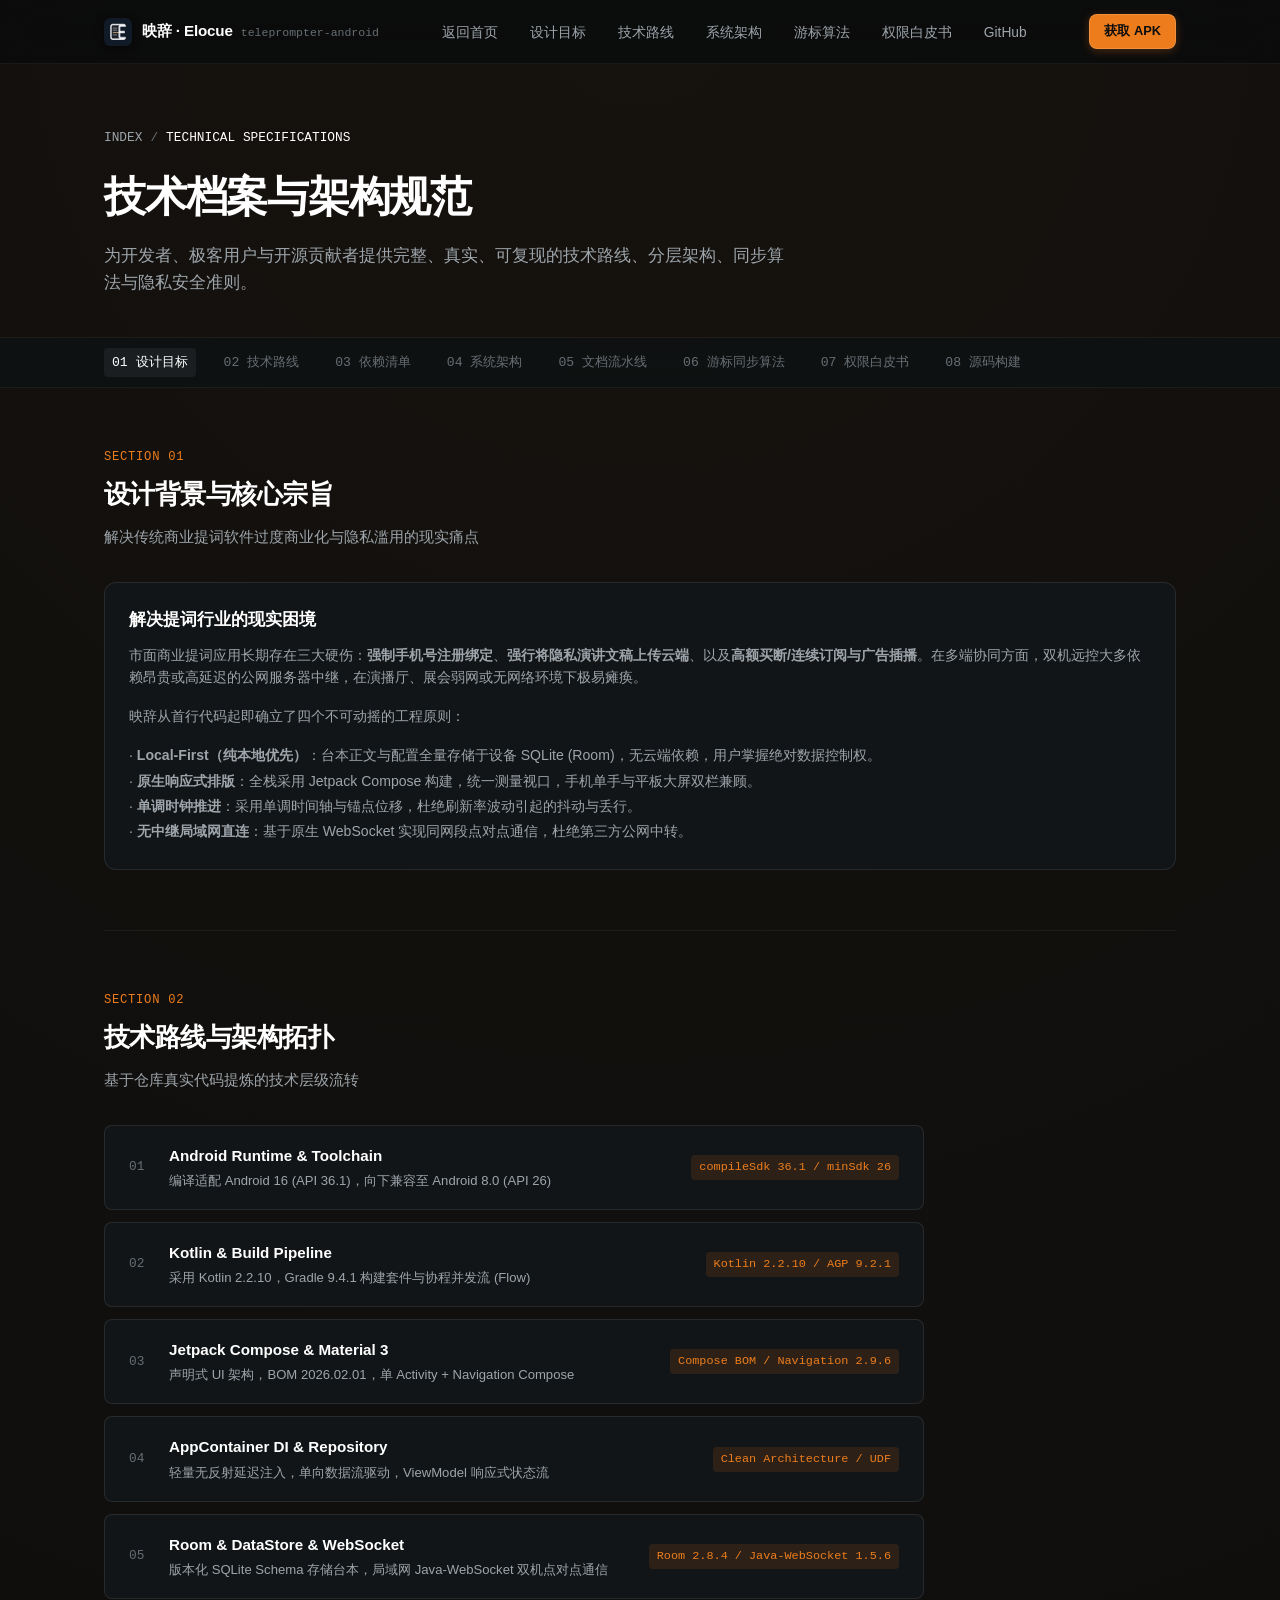
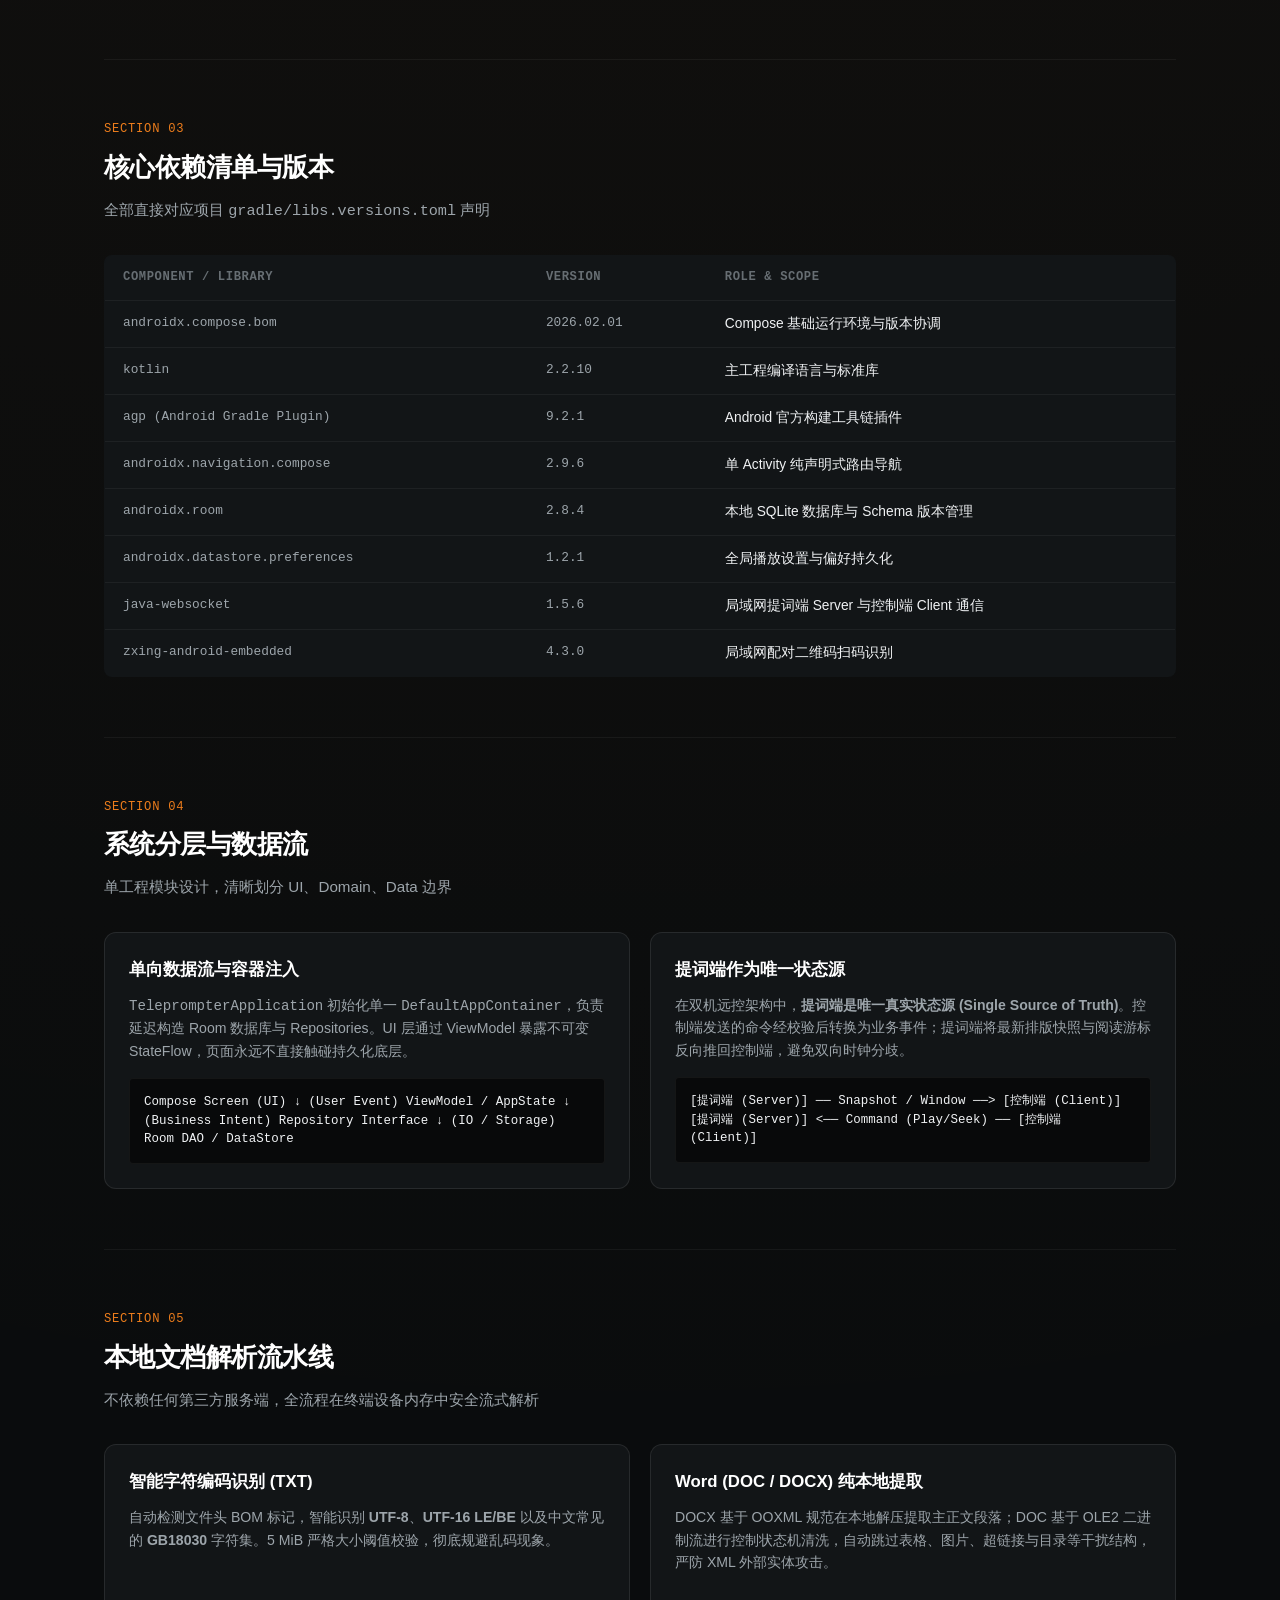
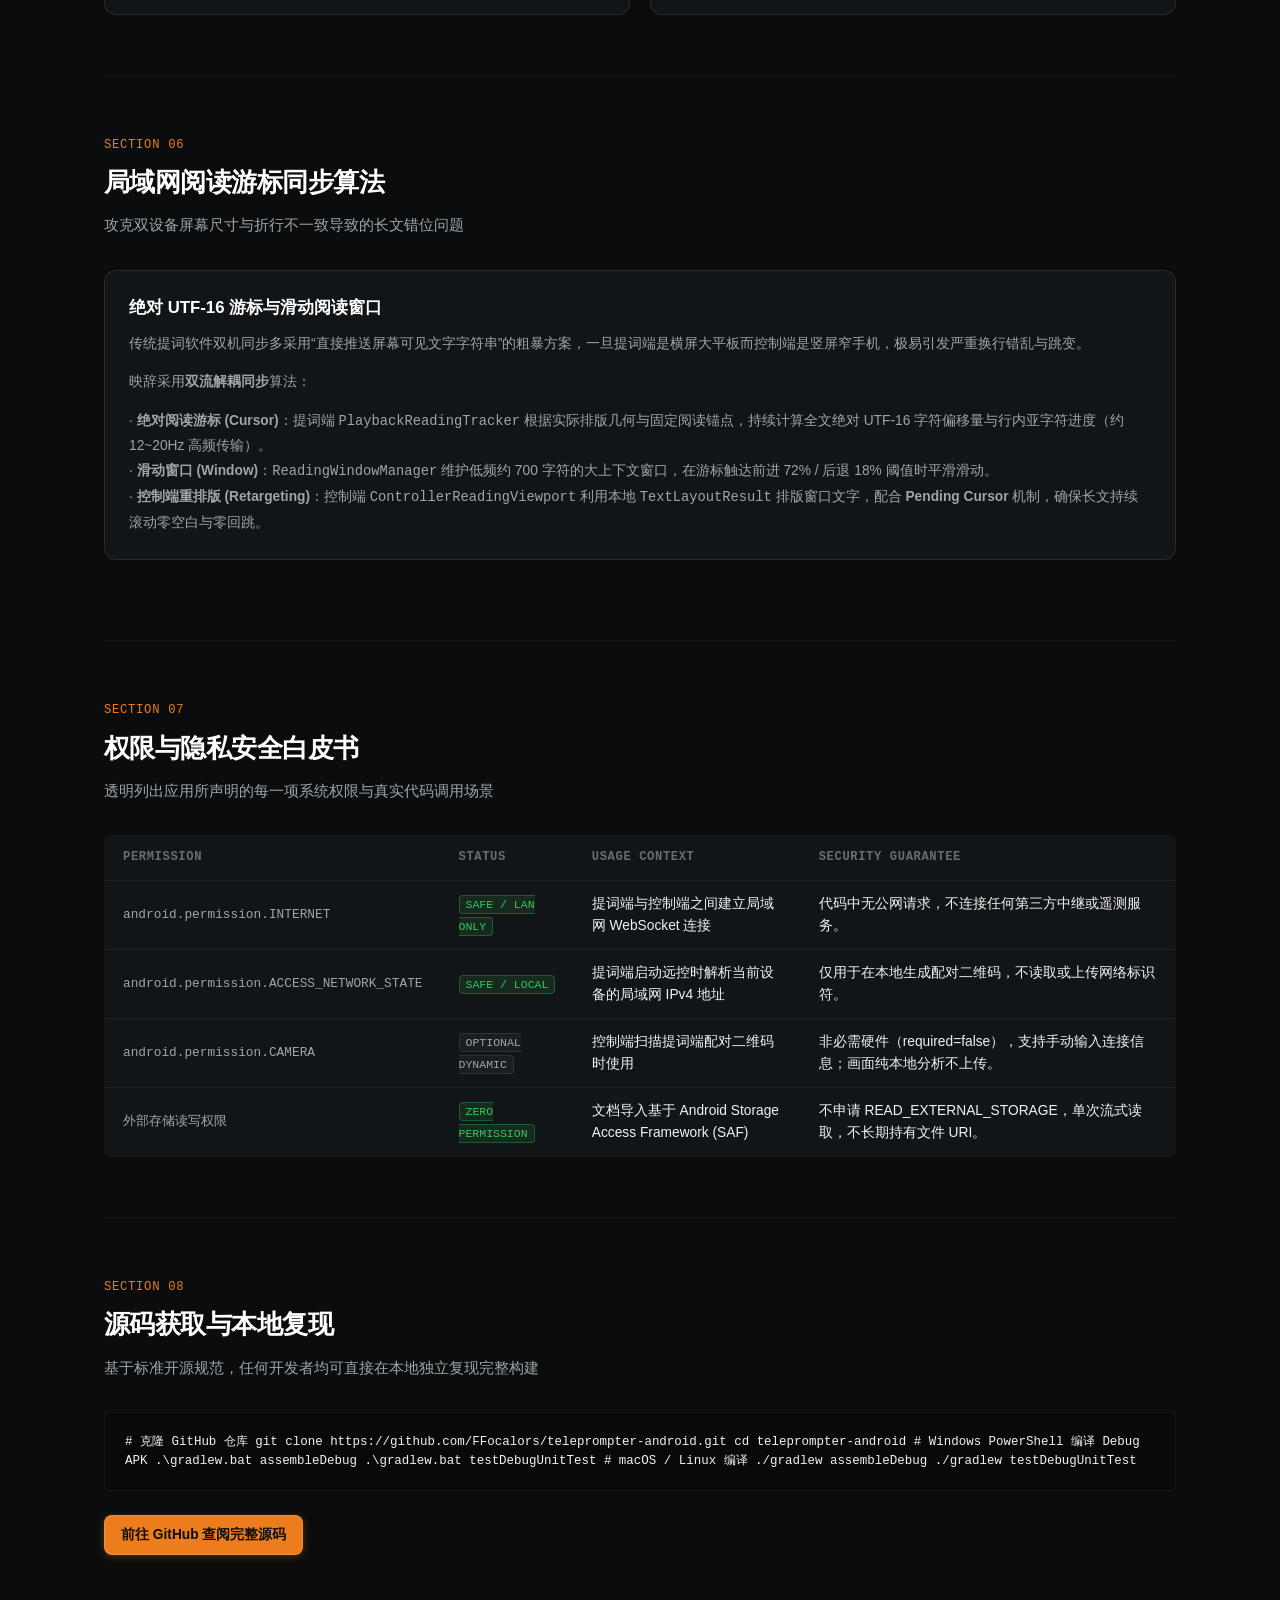
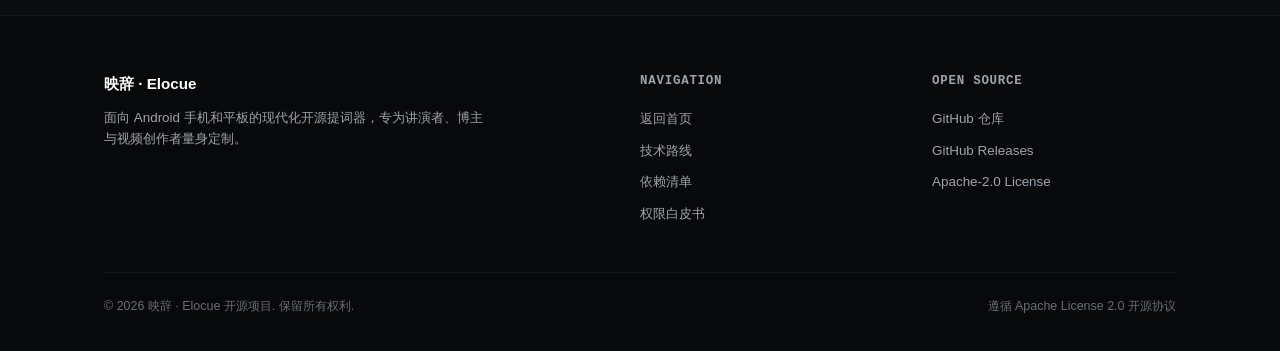
==== website/details.html @ e152d2fb "feat: add initial website structure and functionality for Elocue teleprompter - Create index.html wi" ====
<!DOCTYPE html>
<html lang="zh-CN">
<head>
  <meta charset="UTF-8">
  <meta name="viewport" content="width=device-width, initial-scale=1.0">
  <title>技术档案与架构规范 - 映辞 · Elocue</title>
  <meta name="description" content="深入了解映辞 (Elocue) Android 开源提词器的技术路线、分层架构、数据存储、局域网双机远控算法、权限使用与隐私安全规范。">

  <!-- 矢量 Favicon -->
  <link rel="icon" type="image/svg+xml" href="assets/favicon.svg">
  <link rel="alternate icon" href="assets/logo.png">

  <!-- 样式 -->
  <link rel="stylesheet" href="css/main.css">
  <link rel="stylesheet" href="css/details.css">
</head>
<body>

  <!-- ================= 极简顶部导航 ================= -->
  <header class="site-header">
    <div class="container nav-container">
      <a href="index.html" class="brand">
        <img src="assets/logo.png" alt="映辞 Logo" class="brand-icon">
        <div class="brand-meta">
          <span class="brand-name">映辞 · Elocue</span>
          <span class="brand-en">teleprompter-android</span>
        </div>
      </a>

      <nav aria-label="主要导航">
        <ul class="nav-links">
          <li><a href="index.html" class="nav-link">返回首页</a></li>
          <li><a href="#overview" class="nav-link">设计目标</a></li>
          <li><a href="#pipeline" class="nav-link">技术路线</a></li>
          <li><a href="#architecture" class="nav-link">系统架构</a></li>
          <li><a href="#remote-sync" class="nav-link">游标算法</a></li>
          <li><a href="#privacy" class="nav-link">权限白皮书</a></li>
          <li>
            <a href="https://github.com/FFocalors/teleprompter-android" target="_blank" rel="noopener noreferrer" class="nav-link" data-bind-href="githubRepoUrl">
              GitHub
            </a>
          </li>
        </ul>
      </nav>

      <div class="nav-actions">
        <a href="index.html#download" class="btn btn-primary btn-sm btn-nav-desktop">
          获取 APK
        </a>
        <button class="menu-toggle" id="menuToggle" aria-label="展开导航菜单" aria-expanded="false">
          <svg width="18" height="18" viewBox="0 0 24 24" fill="none" stroke="currentColor" stroke-width="2" stroke-linecap="round"><line x1="3" y1="6" x2="21" y2="6"/><line x1="3" y1="12" x2="21" y2="12"/><line x1="3" y1="18" x2="21" y2="18"/></svg>
        </button>
      </div>
    </div>
  </header>

  <!-- 移动端侧边抽屉 -->
  <div class="mobile-drawer" id="mobileDrawer">
    <ul class="mobile-menu-list">
      <li><a href="index.html">返回首页</a></li>
      <li><a href="#overview">设计目标</a></li>
      <li><a href="#pipeline">技术路线</a></li>
      <li><a href="#architecture">系统架构</a></li>
      <li><a href="#remote-sync">游标算法</a></li>
      <li><a href="#privacy">权限白皮书</a></li>
      <li><a href="https://github.com/FFocalors/teleprompter-android" target="_blank" rel="noopener noreferrer" data-bind-href="githubRepoUrl">GitHub 仓库</a></li>
    </ul>
  </div>

  <!-- ================= 页面 Header ================= -->
  <section class="doc-header">
    <div class="container">
      <div class="doc-breadcrumb">
        <a href="index.html">INDEX</a>
        <span>/</span>
        <span style="color: var(--text-white);">TECHNICAL SPECIFICATIONS</span>
      </div>
      <h1 class="doc-title">技术档案与架构规范</h1>
      <p class="doc-lead">
        为开发者、极客用户与开源贡献者提供完整、真实、可复现的技术路线、分层架构、同步算法与隐私安全准则。
      </p>
    </div>
  </section>

  <!-- ================= 浮动粘性子导航条 ================= -->
  <div class="doc-subnav">
    <div class="container subnav-links">
      <a href="#overview" class="subnav-item active">01 设计目标</a>
      <a href="#pipeline" class="subnav-item">02 技术路线</a>
      <a href="#stack" class="subnav-item">03 依赖清单</a>
      <a href="#architecture" class="subnav-item">04 系统架构</a>
      <a href="#parsing" class="subnav-item">05 文档流水线</a>
      <a href="#remote-sync" class="subnav-item">06 游标同步算法</a>
      <a href="#privacy" class="subnav-item">07 权限白皮书</a>
      <a href="#build" class="subnav-item">08 源码构建</a>
    </div>
  </div>

  <main class="container">

    <!-- 01 设计目标 -->
    <section class="doc-section" id="overview">
      <div class="doc-sec-header">
        <div class="doc-sec-num">SECTION 01</div>
        <h2 class="doc-sec-title">设计背景与核心宗旨</h2>
        <p class="doc-sec-desc">解决传统商业提词软件过度商业化与隐私滥用的现实痛点</p>
      </div>

      <div class="arch-panel">
        <h4>解决提词行业的现实困境</h4>
        <p>
          市面商业提词应用长期存在三大硬伤：<strong>强制手机号注册绑定</strong>、<strong>强行将隐私演讲文稿上传云端</strong>、以及<strong>高额买断/连续订阅与广告插播</strong>。在多端协同方面，双机远控大多依赖昂贵或高延迟的公网服务器中继，在演播厅、展会弱网或无网络环境下极易瘫痪。
        </p>
        <p>
          映辞从首行代码起即确立了四个不可动摇的工程原则：
        </p>
        <div style="font-size: 0.88rem; color: var(--text-secondary); line-height: 1.8; margin-top: 12px;">
          <div>&middot; <strong>Local-First（纯本地优先）</strong>：台本正文与配置全量存储于设备 SQLite (Room)，无云端依赖，用户掌握绝对数据控制权。</div>
          <div>&middot; <strong>原生响应式排版</strong>：全栈采用 Jetpack Compose 构建，统一测量视口，手机单手与平板大屏双栏兼顾。</div>
          <div>&middot; <strong>单调时钟推进</strong>：采用单调时间轴与锚点位移，杜绝刷新率波动引起的抖动与丢行。</div>
          <div>&middot; <strong>无中继局域网直连</strong>：基于原生 WebSocket 实现同网段点对点通信，杜绝第三方公网中转。</div>
        </div>
      </div>
    </section>

    <!-- 02 可视化技术路线 -->
    <section class="doc-section" id="pipeline">
      <div class="doc-sec-header">
        <div class="doc-sec-num">SECTION 02</div>
        <h2 class="doc-sec-title">技术路线与架构拓扑</h2>
        <p class="doc-sec-desc">基于仓库真实代码提炼的技术层级流转</p>
      </div>

      <div class="flow-container">
        <div class="flow-step">
          <div class="flow-step-left">
            <span class="flow-idx">01</span>
            <div class="flow-info">
              <h4>Android Runtime & Toolchain</h4>
              <p>编译适配 Android 16 (API 36.1)，向下兼容至 Android 8.0 (API 26)</p>
            </div>
          </div>
          <span class="flow-tag">compileSdk 36.1 / minSdk 26</span>
        </div>

        <div class="flow-step">
          <div class="flow-step-left">
            <span class="flow-idx">02</span>
            <div class="flow-info">
              <h4>Kotlin & Build Pipeline</h4>
              <p>采用 Kotlin 2.2.10，Gradle 9.4.1 构建套件与协程并发流 (Flow)</p>
            </div>
          </div>
          <span class="flow-tag">Kotlin 2.2.10 / AGP 9.2.1</span>
        </div>

        <div class="flow-step">
          <div class="flow-step-left">
            <span class="flow-idx">03</span>
            <div class="flow-info">
              <h4>Jetpack Compose & Material 3</h4>
              <p>声明式 UI 架构，BOM 2026.02.01，单 Activity + Navigation Compose</p>
            </div>
          </div>
          <span class="flow-tag">Compose BOM / Navigation 2.9.6</span>
        </div>

        <div class="flow-step">
          <div class="flow-step-left">
            <span class="flow-idx">04</span>
            <div class="flow-info">
              <h4>AppContainer DI & Repository</h4>
              <p>轻量无反射延迟注入，单向数据流驱动，ViewModel 响应式状态流</p>
            </div>
          </div>
          <span class="flow-tag">Clean Architecture / UDF</span>
        </div>

        <div class="flow-step">
          <div class="flow-step-left">
            <span class="flow-idx">05</span>
            <div class="flow-info">
              <h4>Room & DataStore & WebSocket</h4>
              <p>版本化 SQLite Schema 存储台本，局域网 Java-WebSocket 双机点对点通信</p>
            </div>
          </div>
          <span class="flow-tag">Room 2.8.4 / Java-WebSocket 1.5.6</span>
        </div>
      </div>
    </section>

    <!-- 03 完整依赖清单 -->
    <section class="doc-section" id="stack">
      <div class="doc-sec-header">
        <div class="doc-sec-num">SECTION 03</div>
        <h2 class="doc-sec-title">核心依赖清单与版本</h2>
        <p class="doc-sec-desc">全部直接对应项目 <code>gradle/libs.versions.toml</code> 声明</p>
      </div>

      <table class="tech-spec-table">
        <thead>
          <tr>
            <th>COMPONENT / LIBRARY</th>
            <th>VERSION</th>
            <th>ROLE & SCOPE</th>
          </tr>
        </thead>
        <tbody>
          <tr>
            <td class="code-cell">androidx.compose.bom</td>
            <td class="code-cell">2026.02.01</td>
            <td>Compose 基础运行环境与版本协调</td>
          </tr>
          <tr>
            <td class="code-cell">kotlin</td>
            <td class="code-cell">2.2.10</td>
            <td>主工程编译语言与标准库</td>
          </tr>
          <tr>
            <td class="code-cell">agp (Android Gradle Plugin)</td>
            <td class="code-cell">9.2.1</td>
            <td>Android 官方构建工具链插件</td>
          </tr>
          <tr>
            <td class="code-cell">androidx.navigation.compose</td>
            <td class="code-cell">2.9.6</td>
            <td>单 Activity 纯声明式路由导航</td>
          </tr>
          <tr>
            <td class="code-cell">androidx.room</td>
            <td class="code-cell">2.8.4</td>
            <td>本地 SQLite 数据库与 Schema 版本管理</td>
          </tr>
          <tr>
            <td class="code-cell">androidx.datastore.preferences</td>
            <td class="code-cell">1.2.1</td>
            <td>全局播放设置与偏好持久化</td>
          </tr>
          <tr>
            <td class="code-cell">java-websocket</td>
            <td class="code-cell">1.5.6</td>
            <td>局域网提词端 Server 与控制端 Client 通信</td>
          </tr>
          <tr>
            <td class="code-cell">zxing-android-embedded</td>
            <td class="code-cell">4.3.0</td>
            <td>局域网配对二维码扫码识别</td>
          </tr>
        </tbody>
      </table>
    </section>

    <!-- 04 系统架构 -->
    <section class="doc-section" id="architecture">
      <div class="doc-sec-header">
        <div class="doc-sec-num">SECTION 04</div>
        <h2 class="doc-sec-title">系统分层与数据流</h2>
        <p class="doc-sec-desc">单工程模块设计，清晰划分 UI、Domain、Data 边界</p>
      </div>

      <div class="arch-matrix">
        <div class="arch-panel">
          <h4>单向数据流与容器注入</h4>
          <p>
            <code>TeleprompterApplication</code> 初始化单一 <code>DefaultAppContainer</code>，负责延迟构造 Room 数据库与 Repositories。UI 层通过 ViewModel 暴露不可变 StateFlow，页面永远不直接触碰持久化底层。
          </p>
          <div class="code-terminal">
Compose Screen (UI)
  ↓ (User Event)
ViewModel / AppState
  ↓ (Business Intent)
Repository Interface
  ↓ (IO / Storage)
Room DAO / DataStore</div>
        </div>

        <div class="arch-panel">
          <h4>提词端作为唯一状态源</h4>
          <p>
            在双机远控架构中，<strong>提词端是唯一真实状态源 (Single Source of Truth)</strong>。控制端发送的命令经校验后转换为业务事件；提词端将最新排版快照与阅读游标反向推回控制端，避免双向时钟分歧。
          </p>
          <div class="code-terminal">
[提词端 (Server)] ── Snapshot / Window ──&gt; [控制端 (Client)]
[提词端 (Server)] &lt;── Command (Play/Seek) ── [控制端 (Client)]</div>
        </div>
      </div>
    </section>

    <!-- 05 文档流水线 -->
    <section class="doc-section" id="parsing">
      <div class="doc-sec-header">
        <div class="doc-sec-num">SECTION 05</div>
        <h2 class="doc-sec-title">本地文档解析流水线</h2>
        <p class="doc-sec-desc">不依赖任何第三方服务端，全流程在终端设备内存中安全流式解析</p>
      </div>

      <div class="arch-matrix">
        <div class="arch-panel">
          <h4>智能字符编码识别 (TXT)</h4>
          <p>
            自动检测文件头 BOM 标记，智能识别 <strong>UTF-8</strong>、<strong>UTF-16 LE/BE</strong> 以及中文常见的 <strong>GB18030</strong> 字符集。5 MiB 严格大小阈值校验，彻底规避乱码现象。
          </p>
        </div>

        <div class="arch-panel">
          <h4>Word (DOC / DOCX) 纯本地提取</h4>
          <p>
            DOCX 基于 OOXML 规范在本地解压提取主正文段落；DOC 基于 OLE2 二进制流进行控制状态机清洗，自动跳过表格、图片、超链接与目录等干扰结构，严防 XML 外部实体攻击。
          </p>
        </div>
      </div>
    </section>

    <!-- 06 游标同步算法 -->
    <section class="doc-section" id="remote-sync">
      <div class="doc-sec-header">
        <div class="doc-sec-num">SECTION 06</div>
        <h2 class="doc-sec-title">局域网阅读游标同步算法</h2>
        <p class="doc-sec-desc">攻克双设备屏幕尺寸与折行不一致导致的长文错位问题</p>
      </div>

      <div class="arch-panel" style="margin-bottom: 20px;">
        <h4>绝对 UTF-16 游标与滑动阅读窗口</h4>
        <p>
          传统提词软件双机同步多采用“直接推送屏幕可见文字字符串”的粗暴方案，一旦提词端是横屏大平板而控制端是竖屏窄手机，极易引发严重换行错乱与跳变。
        </p>
        <p>
          映辞采用<strong>双流解耦同步</strong>算法：
        </p>
        <div style="font-size: 0.86rem; color: var(--text-secondary); line-height: 1.8; margin-top: 10px;">
          <div>&middot; <strong>绝对阅读游标 (Cursor)</strong>：提词端 <code>PlaybackReadingTracker</code> 根据实际排版几何与固定阅读锚点，持续计算全文绝对 UTF-16 字符偏移量与行内亚字符进度（约 12~20Hz 高频传输）。</div>
          <div>&middot; <strong>滑动窗口 (Window)</strong>：<code>ReadingWindowManager</code> 维护低频约 700 字符的大上下文窗口，在游标触达前进 72% / 后退 18% 阈值时平滑滑动。</div>
          <div>&middot; <strong>控制端重排版 (Retargeting)</strong>：控制端 <code>ControllerReadingViewport</code> 利用本地 <code>TextLayoutResult</code> 排版窗口文字，配合 <strong>Pending Cursor</strong> 机制，确保长文持续滚动零空白与零回跳。</div>
        </div>
      </div>
    </section>

    <!-- 07 权限白皮书 -->
    <section class="doc-section" id="privacy">
      <div class="doc-sec-header">
        <div class="doc-sec-num">SECTION 07</div>
        <h2 class="doc-sec-title">权限与隐私安全白皮书</h2>
        <p class="doc-sec-desc">透明列出应用所声明的每一项系统权限与真实代码调用场景</p>
      </div>

      <table class="tech-spec-table">
        <thead>
          <tr>
            <th>PERMISSION</th>
            <th>STATUS</th>
            <th>USAGE CONTEXT</th>
            <th>SECURITY GUARANTEE</th>
          </tr>
        </thead>
        <tbody>
          <tr>
            <td class="code-cell">android.permission.INTERNET</td>
            <td><span class="perm-badge safe">SAFE / LAN ONLY</span></td>
            <td>提词端与控制端之间建立局域网 WebSocket 连接</td>
            <td>代码中无公网请求，不连接任何第三方中继或遥测服务。</td>
          </tr>
          <tr>
            <td class="code-cell">android.permission.ACCESS_NETWORK_STATE</td>
            <td><span class="perm-badge safe">SAFE / LOCAL</span></td>
            <td>提词端启动远控时解析当前设备的局域网 IPv4 地址</td>
            <td>仅用于在本地生成配对二维码，不读取或上传网络标识符。</td>
          </tr>
          <tr>
            <td class="code-cell">android.permission.CAMERA</td>
            <td><span class="perm-badge">OPTIONAL DYNAMIC</span></td>
            <td>控制端扫描提词端配对二维码时使用</td>
            <td>非必需硬件（required=false），支持手动输入连接信息；画面纯本地分析不上传。</td>
          </tr>
          <tr>
            <td class="code-cell">外部存储读写权限</td>
            <td><span class="perm-badge safe">ZERO PERMISSION</span></td>
            <td>文档导入基于 Android Storage Access Framework (SAF)</td>
            <td>不申请 READ_EXTERNAL_STORAGE，单次流式读取，不长期持有文件 URI。</td>
          </tr>
        </tbody>
      </table>
    </section>

    <!-- 08 源码与构建 -->
    <section class="doc-section" id="build">
      <div class="doc-sec-header">
        <div class="doc-sec-num">SECTION 08</div>
        <h2 class="doc-sec-title">源码获取与本地复现</h2>
        <p class="doc-sec-desc">基于标准开源规范，任何开发者均可直接在本地独立复现完整构建</p>
      </div>

      <div class="code-terminal" style="padding: 20px;">
# 克隆 GitHub 仓库
git clone https://github.com/FFocalors/teleprompter-android.git
cd teleprompter-android

# Windows PowerShell 编译 Debug APK
.\gradlew.bat assembleDebug
.\gradlew.bat testDebugUnitTest

# macOS / Linux 编译
./gradlew assembleDebug
./gradlew testDebugUnitTest</div>

      <div style="margin-top: 24px;">
        <a href="https://github.com/FFocalors/teleprompter-android" target="_blank" rel="noopener noreferrer" class="btn btn-primary" data-bind-href="githubRepoUrl">
          前往 GitHub 查阅完整源码
        </a>
      </div>
    </section>

  </main>

  <!-- ================= 极简页脚 ================= -->
  <footer class="site-footer">
    <div class="container">
      <div class="footer-top">
        <div class="footer-brand">
          <h4>映辞 · Elocue</h4>
          <p>
            面向 Android 手机和平板的现代化开源提词器，专为讲演者、博主与视频创作者量身定制。
          </p>
        </div>

        <div class="footer-col">
          <h5>NAVIGATION</h5>
          <ul class="footer-col-links">
            <li><a href="index.html">返回首页</a></li>
            <li><a href="#pipeline">技术路线</a></li>
            <li><a href="#stack">依赖清单</a></li>
            <li><a href="#privacy">权限白皮书</a></li>
          </ul>
        </div>

        <div class="footer-col">
          <h5>OPEN SOURCE</h5>
          <ul class="footer-col-links">
            <li><a href="https://github.com/FFocalors/teleprompter-android" target="_blank" rel="noopener noreferrer" data-bind-href="githubRepoUrl">GitHub 仓库</a></li>
            <li><a href="https://github.com/FFocalors/teleprompter-android/releases" target="_blank" rel="noopener noreferrer" data-bind-href="githubReleasesUrl">GitHub Releases</a></li>
            <li><a href="https://www.apache.org/licenses/LICENSE-2.0" target="_blank" rel="noopener noreferrer">Apache-2.0 License</a></li>
          </ul>
        </div>
      </div>

      <div class="footer-bottom">
        <div>&copy; 2026 映辞 · Elocue 开源项目. 保留所有权利.</div>
        <div>遵循 Apache License 2.0 开源协议</div>
      </div>
    </div>
  </footer>

  <script src="js/config.js"></script>
  <script src="js/main.js"></script>
  <script src="js/details.js"></script>
</body>
</html>
---- website/css/main.css ----
/* ==========================================================================
   映辞 · Elocue (Teleprompter Android) 官网全局样式
   高级工业质感 · 拒绝 AI Slop 廉价感 · 严禁 Emoji · 精细微反光边框
   ========================================================================== */

:root {
  /* 深度微冷灰阶系统 (Neutral Obsidian Scale) */
  --bg-canvas: #0a0c0d;
  --bg-surface: #121517;
  --bg-surface-elevated: #1a1e20;
  --bg-surface-card: #15181a;
  --bg-surface-hover: #22272a;

  /* 边框体系 (精确 1px 微反光线) */
  --border-subtle: rgba(255, 255, 255, 0.05);
  --border-default: rgba(255, 255, 255, 0.09);
  --border-hover: rgba(255, 255, 255, 0.18);
  --border-glass: rgba(255, 255, 255, 0.12);

  /* 工业精炼品牌色 */
  --brand-orange: #ed7d1c;
  --brand-orange-hover: #fa8b2a;
  --brand-orange-pressed: #d96d14;
  --brand-orange-glow: rgba(237, 125, 28, 0.28);
  --brand-orange-dim: rgba(237, 125, 28, 0.12);

  /* 提词红线 */
  --guide-red: #ff3b30;
  --guide-red-glow: rgba(255, 59, 48, 0.5);

  /* 状态绿 */
  --status-green: #34c759;
  --status-green-dim: rgba(52, 199, 89, 0.12);

  /* 文字系统 */
  --text-white: #ffffff;
  --text-primary: #f0f2f4;
  --text-secondary: #9da5ab;
  --text-tertiary: #676e73;

  /* 字体栈 */
  --font-sans: -apple-system, BlinkMacSystemFont, "Segoe UI", "PingFang SC", "Hiragino Sans GB", "Microsoft YaHei", sans-serif;
  --font-mono: ui-monospace, SFMono-Regular, "SF Mono", Menlo, Consolas, monospace;

  /* 圆角规范 */
  --radius-xs: 4px;
  --radius-sm: 8px;
  --radius-md: 12px;
  --radius-lg: 20px;
  --radius-xl: 28px;
  --radius-full: 9999px;

  /* 尺寸 */
  --max-width: 1120px;
  --header-height: 64px;

  /* 动效 */
  --transition: 200ms cubic-bezier(0.16, 1, 0.3, 1);
}

/* 基础重置 */
*, *::before, *::after {
  box-sizing: border-box;
  margin: 0;
  padding: 0;
}

html {
  font-family: var(--font-sans);
  background-color: var(--bg-canvas);
  color: var(--text-primary);
  line-height: 1.6;
  scroll-behavior: smooth;
  -webkit-font-smoothing: antialiased;
  -moz-osx-font-smoothing: grayscale;
}

body {
  min-height: 100vh;
  display: flex;
  flex-direction: column;
  background-color: var(--bg-canvas);
  overflow-x: hidden;
}

/* 纯净暗黑背景（彻底杜绝廉价大方格线条） */
body {
  background-image: radial-gradient(circle at 50% 0%, rgba(237, 125, 28, 0.05) 0%, transparent 60%);
  background-repeat: no-repeat;
}

::selection {
  background-color: var(--brand-orange);
  color: #000000;
}

a {
  color: var(--text-secondary);
  text-decoration: none;
  transition: color var(--transition);
}

a:hover {
  color: var(--text-white);
}

img, svg {
  display: block;
}

/* 容器规范 */
.container {
  width: 100%;
  max-width: var(--max-width);
  margin: 0 auto;
  padding: 0 24px;
}

/* ==========================================================================
   极简顶部导航 (Navbar)
   ========================================================================== */
.site-header {
  position: sticky;
  top: 0;
  z-index: 100;
  height: var(--header-height);
  background-color: rgba(10, 12, 13, 0.82);
  backdrop-filter: blur(16px);
  -webkit-backdrop-filter: blur(16px);
  border-bottom: 1px solid var(--border-subtle);
}

.nav-container {
  display: flex;
  align-items: center;
  justify-content: space-between;
  height: 100%;
}

.brand {
  display: flex;
  align-items: center;
  gap: 10px;
}

.brand-icon {
  width: 28px;
  height: 28px;
  border-radius: 6px;
  overflow: hidden;
  box-shadow: 0 2px 8px rgba(0, 0, 0, 0.5);
}

.brand-meta {
  display: flex;
  align-items: baseline;
  gap: 8px;
}

.brand-name {
  font-size: 0.95rem;
  font-weight: 600;
  color: var(--text-white);
  letter-spacing: -0.01em;
}

.brand-en {
  font-size: 0.72rem;
  color: var(--text-tertiary);
  font-family: var(--font-mono);
}

.nav-links {
  display: flex;
  align-items: center;
  gap: 32px;
  list-style: none;
}

.nav-link {
  font-size: 0.86rem;
  color: var(--text-secondary);
  font-weight: 500;
  transition: color var(--transition);
}

.nav-link:hover,
.nav-link.active {
  color: var(--text-white);
}

.nav-actions {
  display: flex;
  align-items: center;
  gap: 12px;
}

/* 按钮体系 (温润扎实，彻底杜绝刺眼纯白大方块) */
.btn {
  display: inline-flex;
  align-items: center;
  justify-content: center;
  gap: 8px;
  font-family: inherit;
  font-size: 0.86rem;
  font-weight: 500;
  padding: 8px 16px;
  border-radius: var(--radius-sm);
  cursor: pointer;
  border: 1px solid transparent;
  transition: all var(--transition);
  white-space: nowrap;
}

/* 主行动按钮：温润有力的活力品牌橙 */
.btn-primary {
  background-color: var(--brand-orange);
  color: #0b0d0e;
  border-color: rgba(255, 255, 255, 0.15);
  font-weight: 600;
  box-shadow: 0 2px 10px var(--brand-orange-glow);
}

.btn-primary:hover {
  background-color: var(--brand-orange-hover);
  color: #0b0d0e;
  transform: translateY(-1px);
  box-shadow: 0 4px 16px var(--brand-orange-glow);
}

.btn-primary:active {
  background-color: var(--brand-orange-pressed);
  transform: translateY(0);
}

/* 次级按钮：高透玻璃质感 */
.btn-secondary {
  background-color: rgba(255, 255, 255, 0.05);
  color: var(--text-primary);
  border-color: var(--border-glass);
  backdrop-filter: blur(8px);
}

.btn-secondary:hover {
  background-color: rgba(255, 255, 255, 0.09);
  border-color: var(--border-hover);
  color: var(--text-white);
}

.btn-sm {
  font-size: 0.8rem;
  padding: 6px 14px;
}

.btn-lg {
  font-size: 0.95rem;
  padding: 12px 24px;
  border-radius: var(--radius-md);
}

/* 移动端菜单按钮 */
.menu-toggle {
  display: none;
  background: none;
  border: 1px solid var(--border-default);
  color: var(--text-primary);
  padding: 7px;
  border-radius: var(--radius-xs);
  cursor: pointer;
}

.mobile-drawer {
  display: none;
}

@media (max-width: 820px) {
  .nav-links,
  .nav-actions .btn-nav-desktop {
    display: none;
  }

  .menu-toggle {
    display: inline-flex;
    align-items: center;
    justify-content: center;
  }

  .mobile-drawer {
    display: block;
    position: fixed;
    top: var(--header-height);
    left: 0;
    right: 0;
    bottom: 0;
    background-color: var(--bg-canvas);
    z-index: 99;
    padding: 24px;
    border-top: 1px solid var(--border-subtle);
    transform: translateY(-100%);
    opacity: 0;
    pointer-events: none;
    transition: transform var(--transition), opacity var(--transition);
  }

  .mobile-drawer.open {
    transform: translateY(0);
    opacity: 1;
    pointer-events: auto;
  }

  .mobile-menu-list {
    list-style: none;
    display: flex;
    flex-direction: column;
    gap: 16px;
    margin-bottom: 28px;
  }

  .mobile-menu-list a {
    display: block;
    font-size: 1.1rem;
    font-weight: 500;
    color: var(--text-primary);
    padding: 8px 0;
    border-bottom: 1px solid var(--border-subtle);
  }
}

/* ==========================================================================
   胶囊标签 (Pill Badges)
   ========================================================================== */
.pill-badge {
  display: inline-flex;
  align-items: center;
  gap: 8px;
  padding: 5px 14px;
  font-size: 0.8rem;
  color: var(--text-secondary);
  background-color: rgba(255, 255, 255, 0.04);
  border: 1px solid var(--border-glass);
  border-radius: var(--radius-full);
}

.pill-dot {
  width: 6px;
  height: 6px;
  border-radius: 50%;
  background-color: var(--brand-orange);
}

.pill-dot.green {
  background-color: var(--status-green);
  box-shadow: 0 0 8px rgba(52, 199, 89, 0.4);
}

/* ==========================================================================
   页脚 (Footer)
   ========================================================================== */
.site-footer {
  margin-top: auto;
  border-top: 1px solid var(--border-subtle);
  background-color: #08090a;
  padding: 56px 0 36px;
  font-size: 0.84rem;
  color: var(--text-tertiary);
}

.footer-top {
  display: grid;
  grid-template-columns: 2fr 1fr 1fr;
  gap: 48px;
  margin-bottom: 48px;
}

@media (max-width: 768px) {
  .footer-top {
    grid-template-columns: 1fr;
    gap: 32px;
  }
}

.footer-brand h4 {
  font-size: 0.95rem;
  font-weight: 600;
  color: var(--text-white);
  margin-bottom: 10px;
}

.footer-brand p {
  color: var(--text-secondary);
  max-width: 380px;
  line-height: 1.6;
}

.footer-col h5 {
  font-size: 0.78rem;
  font-family: var(--font-mono);
  text-transform: uppercase;
  letter-spacing: 0.06em;
  color: var(--text-secondary);
  margin-bottom: 16px;
}

.footer-col-links {
  list-style: none;
  display: flex;
  flex-direction: column;
  gap: 10px;
}

.footer-col-links a {
  color: var(--text-secondary);
}

.footer-col-links a:hover {
  color: var(--text-white);
}

.footer-bottom {
  display: flex;
  align-items: center;
  justify-content: space-between;
  padding-top: 24px;
  border-top: 1px solid var(--border-subtle);
  font-size: 0.78rem;
}

@media (max-width: 600px) {
  .footer-bottom {
    flex-direction: column;
    gap: 12px;
    text-align: center;
  }
}

/* ==========================================================================
   模态框与 Toast
   ========================================================================== */
.modal-overlay {
  position: fixed;
  inset: 0;
  background-color: rgba(5, 7, 8, 0.85);
  backdrop-filter: blur(8px);
  -webkit-backdrop-filter: blur(8px);
  z-index: 1000;
  display: flex;
  align-items: center;
  justify-content: center;
  padding: 20px;
  opacity: 0;
  pointer-events: none;
  transition: opacity var(--transition);
}

.modal-overlay.open {
  opacity: 1;
  pointer-events: auto;
}

.modal-window {
  width: 100%;
  max-width: 440px;
  background-color: var(--bg-surface);
  border: 1px solid var(--border-hover);
  border-radius: var(--radius-md);
  padding: 24px;
  box-shadow: 0 20px 48px rgba(0, 0, 0, 0.6);
  transform: translateY(8px);
  transition: transform var(--transition);
}

.modal-overlay.open .modal-window {
  transform: translateY(0);
}

.modal-title-row {
  display: flex;
  align-items: center;
  justify-content: space-between;
  margin-bottom: 14px;
}

.modal-title-row h3 {
  font-size: 1.05rem;
  color: var(--text-white);
  font-weight: 600;
}

.modal-close {
  background: none;
  border: none;
  color: var(--text-tertiary);
  cursor: pointer;
  padding: 4px;
}

.modal-close:hover {
  color: var(--text-white);
}

.modal-text {
  color: var(--text-secondary);
  font-size: 0.9rem;
  line-height: 1.6;
  margin-bottom: 24px;
}

.modal-footer {
  display: flex;
  justify-content: flex-end;
  gap: 10px;
}

/* 极简 Toast */
.toast-msg {
  position: fixed;
  bottom: 24px;
  left: 50%;
  transform: translateX(-50%) translateY(20px);
  background-color: var(--bg-surface-elevated);
  border: 1px solid var(--border-hover);
  color: var(--text-white);
  font-size: 0.82rem;
  padding: 8px 16px;
  border-radius: var(--radius-full);
  pointer-events: none;
  opacity: 0;
  transition: all var(--transition);
  z-index: 2000;
  box-shadow: 0 8px 24px rgba(0, 0, 0, 0.4);
}

.toast-msg.visible {
  transform: translateX(-50%) translateY(0);
  opacity: 1;
}
---- website/css/details.css ----
/* ==========================================================================
   更多详情页专用样式 (details.css)
   Linear Docs / Stripe Engineering 风格技术档案
   严禁使用 Emoji · 极简灰阶 · 精密表格与架构框图
   ========================================================================== */

/* 顶部 Header */
.doc-header {
  padding: 64px 0 40px;
  border-bottom: 1px solid var(--border-subtle);
}

.doc-breadcrumb {
  display: flex;
  align-items: center;
  gap: 8px;
  font-size: 0.8rem;
  font-family: var(--font-mono);
  color: var(--text-tertiary);
  margin-bottom: 16px;
}

.doc-breadcrumb a {
  color: var(--text-secondary);
}

.doc-breadcrumb a:hover {
  color: var(--text-white);
}

.doc-title {
  font-size: 2.6rem;
  font-weight: 700;
  letter-spacing: -0.03em;
  color: var(--text-white);
  margin-bottom: 12px;
}

.doc-lead {
  font-size: 1.05rem;
  color: var(--text-secondary);
  max-width: 680px;
  line-height: 1.6;
}

/* 粘性子导航条 (Sticky Subnav) */
.doc-subnav {
  position: sticky;
  top: var(--header-height);
  z-index: 90;
  background-color: rgba(15, 18, 19, 0.85);
  backdrop-filter: blur(12px);
  -webkit-backdrop-filter: blur(12px);
  border-bottom: 1px solid var(--border-subtle);
  padding: 10px 0;
  overflow-x: auto;
  white-space: nowrap;
}

.subnav-links {
  display: flex;
  gap: 20px;
}

.subnav-item {
  font-size: 0.82rem;
  font-family: var(--font-mono);
  color: var(--text-tertiary);
  padding: 4px 8px;
  border-radius: var(--radius-xs);
  transition: all var(--duration-fast);
}

.subnav-item:hover,
.subnav-item.active {
  color: var(--text-white);
  background-color: var(--bg-surface-elevated);
}

/* 内容板块 */
.doc-section {
  padding: 60px 0;
  border-bottom: 1px solid var(--border-subtle);
}

.doc-section:last-of-type {
  border-bottom: none;
}

.doc-sec-header {
  margin-bottom: 32px;
}

.doc-sec-num {
  font-size: 0.76rem;
  font-family: var(--font-mono);
  color: var(--brand-orange);
  text-transform: uppercase;
  letter-spacing: 0.06em;
  margin-bottom: 6px;
}

.doc-sec-title {
  font-size: 1.65rem;
  font-weight: 700;
  letter-spacing: -0.02em;
  color: var(--text-white);
  margin-bottom: 10px;
}

.doc-sec-desc {
  font-size: 0.95rem;
  color: var(--text-secondary);
  line-height: 1.6;
}

/* --------------------------------------------------------------------------
   精细技术路线流程 (Roadmap Flow)
   -------------------------------------------------------------------------- */
.flow-container {
  display: flex;
  flex-direction: column;
  gap: 12px;
  max-width: 820px;
  margin-top: 24px;
}

.flow-step {
  background-color: var(--bg-surface);
  border: 1px solid var(--border-default);
  border-radius: var(--radius-sm);
  padding: 18px 24px;
  display: flex;
  align-items: center;
  justify-content: space-between;
  gap: 16px;
  transition: border-color var(--duration-fast);
}

.flow-step:hover {
  border-color: var(--border-hover);
}

.flow-step-left {
  display: flex;
  align-items: center;
  gap: 16px;
}

.flow-idx {
  font-family: var(--font-mono);
  font-size: 0.8rem;
  color: var(--text-tertiary);
  width: 24px;
}

.flow-info h4 {
  font-size: 0.95rem;
  font-weight: 600;
  color: var(--text-white);
  margin-bottom: 2px;
}

.flow-info p {
  font-size: 0.82rem;
  color: var(--text-secondary);
}

.flow-tag {
  font-family: var(--font-mono);
  font-size: 0.74rem;
  color: var(--brand-orange);
  background-color: var(--brand-orange-dim);
  border: 1px solid var(--brand-orange-border);
  padding: 3px 8px;
  border-radius: var(--radius-xs);
  white-space: nowrap;
}

/* --------------------------------------------------------------------------
   依赖表格与架构图 (Dependencies & Architecture)
   -------------------------------------------------------------------------- */
.tech-spec-table {
  width: 100%;
  border-collapse: collapse;
  border: 1px solid var(--border-default);
  background-color: var(--bg-surface);
  border-radius: var(--radius-sm);
  overflow: hidden;
  font-size: 0.86rem;
  margin-top: 20px;
}

.tech-spec-table th,
.tech-spec-table td {
  padding: 12px 18px;
  text-align: left;
  border-bottom: 1px solid var(--border-subtle);
}

.tech-spec-table th {
  background-color: #121517;
  font-size: 0.76rem;
  font-family: var(--font-mono);
  text-transform: uppercase;
  color: var(--text-tertiary);
  letter-spacing: 0.05em;
}

.tech-spec-table tr:last-child td {
  border-bottom: none;
}

.tech-spec-table td.code-cell {
  font-family: var(--font-mono);
  color: var(--text-secondary);
  font-size: 0.8rem;
}

/* 双列架构解析卡片 */
.arch-matrix {
  display: grid;
  grid-template-columns: 1fr 1fr;
  gap: 20px;
  margin-top: 24px;
}

@media (max-width: 768px) {
  .arch-matrix {
    grid-template-columns: 1fr;
  }
}

.arch-panel {
  background-color: var(--bg-surface);
  border: 1px solid var(--border-default);
  border-radius: var(--radius-md);
  padding: 24px;
}

.arch-panel h4 {
  font-size: 1.05rem;
  font-weight: 600;
  color: var(--text-white);
  margin-bottom: 10px;
}

.arch-panel p {
  font-size: 0.88rem;
  color: var(--text-secondary);
  line-height: 1.6;
  margin-bottom: 16px;
}

.code-terminal {
  background-color: #08090a;
  border: 1px solid var(--border-subtle);
  border-radius: var(--radius-xs);
  padding: 14px;
  font-family: var(--font-mono);
  font-size: 0.78rem;
  color: var(--text-primary);
  line-height: 1.5;
  overflow-x: auto;
}

/* 权限表格标记 */
.perm-badge {
  font-family: var(--font-mono);
  font-size: 0.72rem;
  padding: 2px 6px;
  border-radius: var(--radius-xs);
  background-color: var(--bg-surface-elevated);
  border: 1px solid var(--border-default);
  color: var(--text-secondary);
}

.perm-badge.safe {
  color: var(--status-green);
  border-color: rgba(48, 209, 88, 0.3);
  background-color: var(--status-green-dim);
}
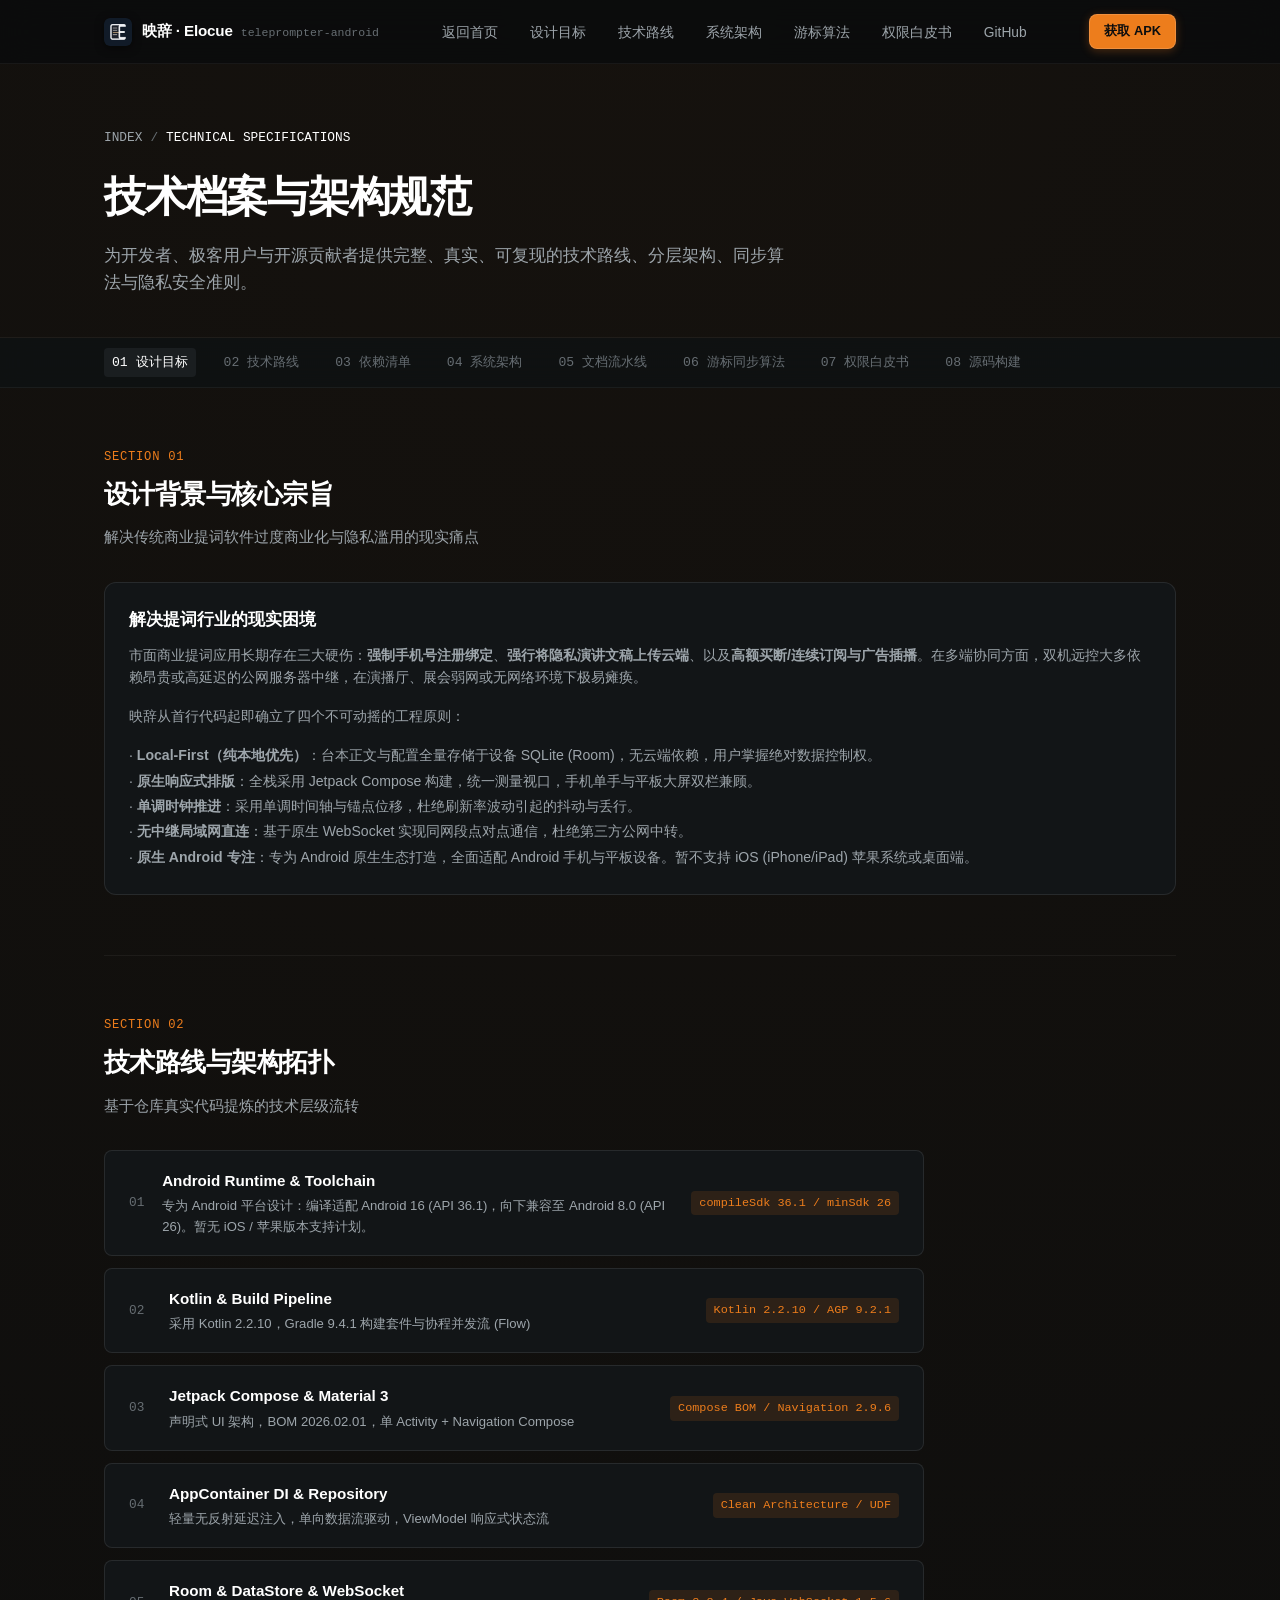
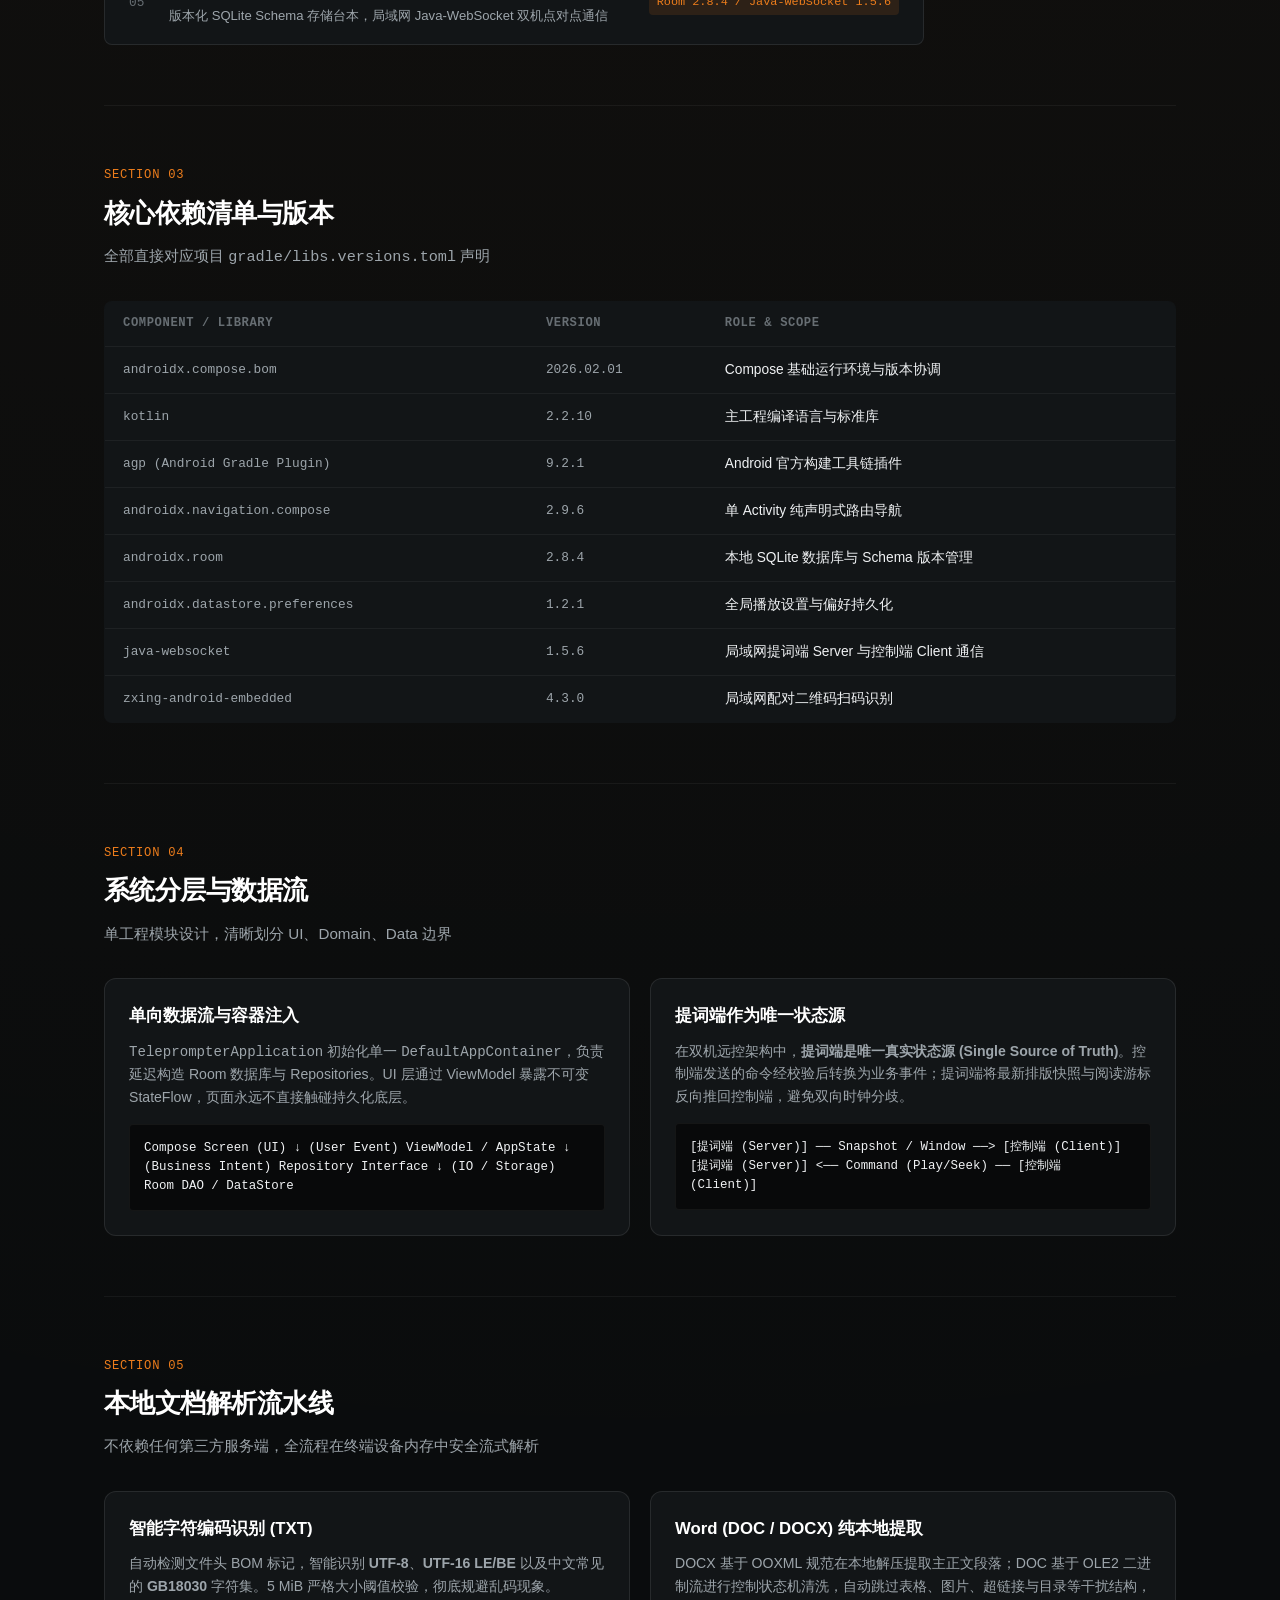
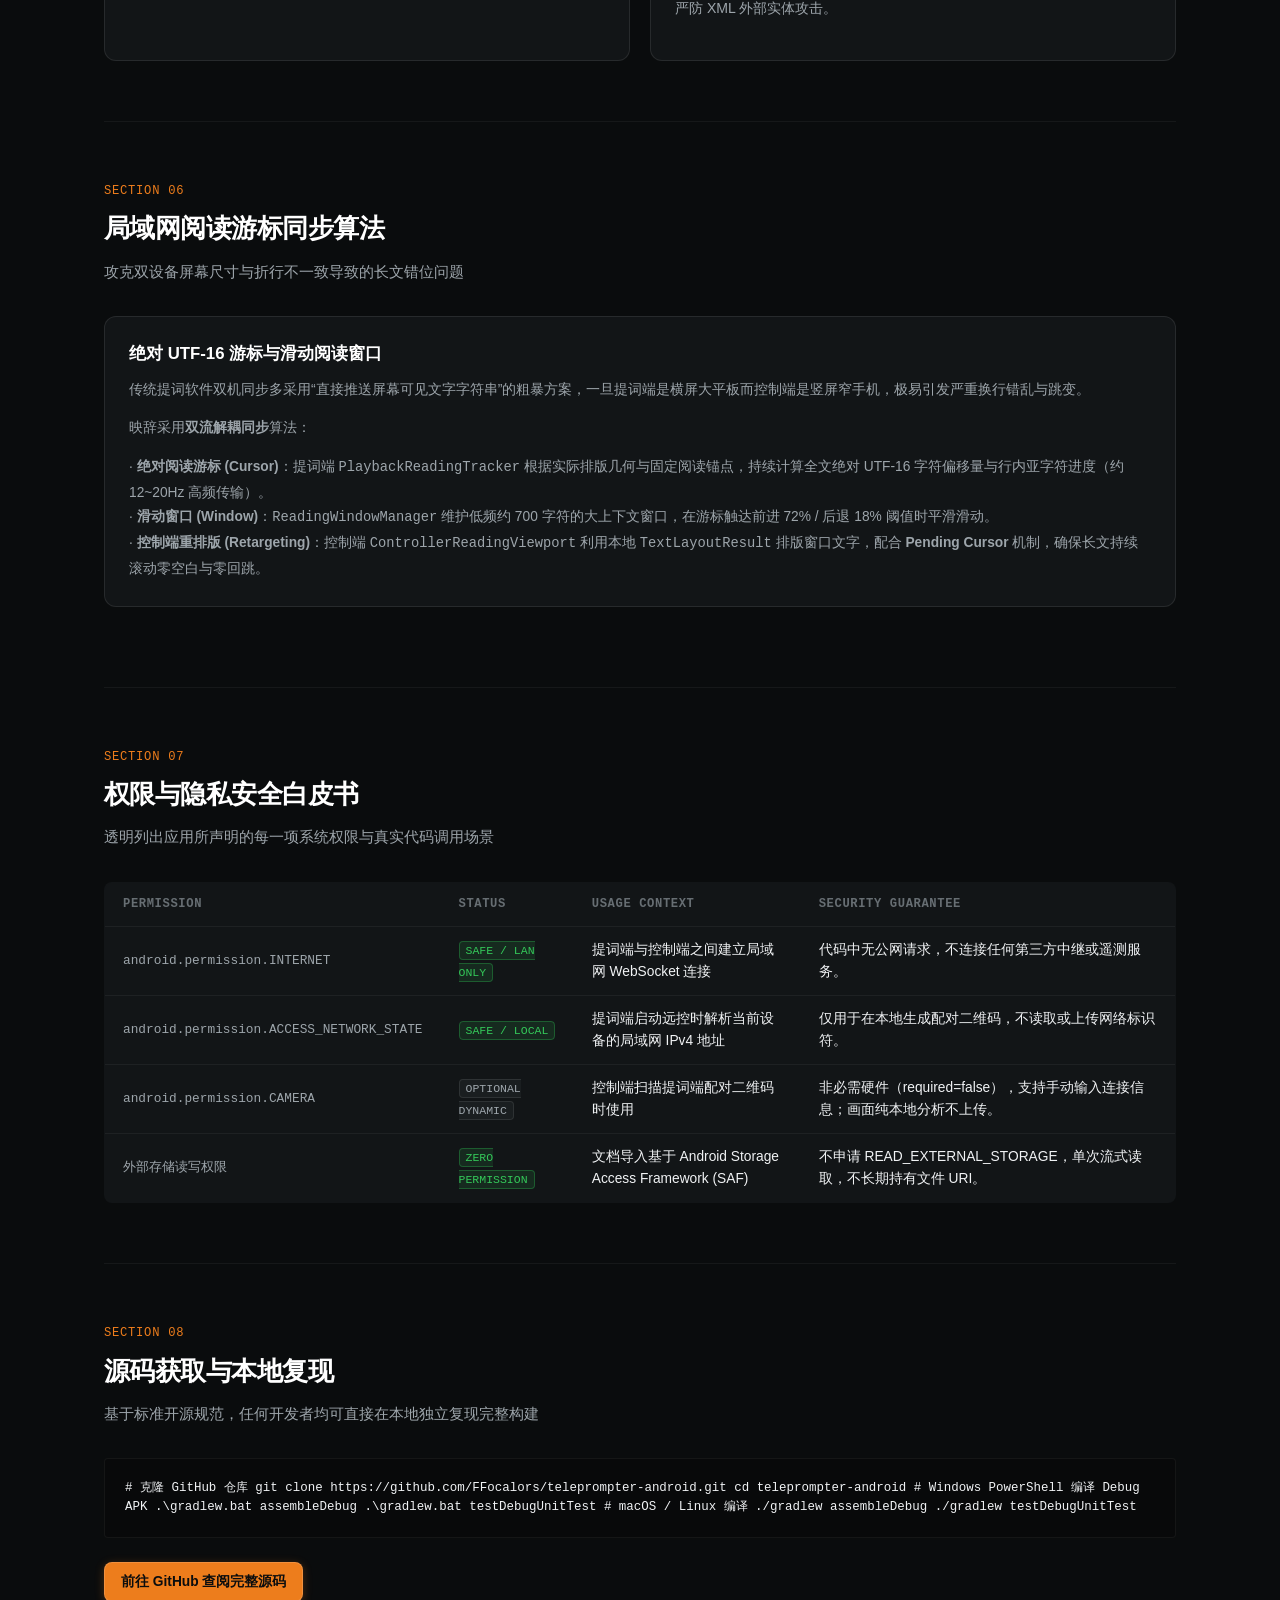
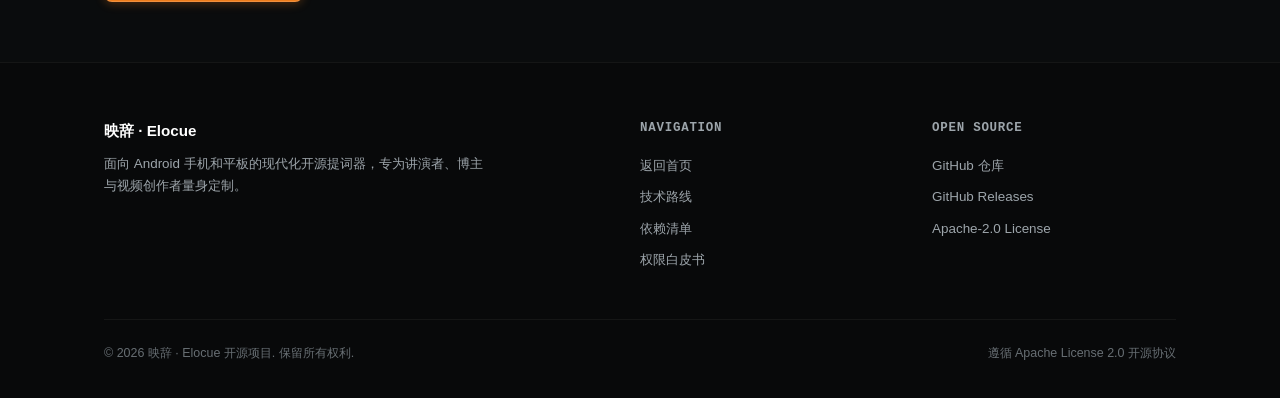
==== commit 6bab664c: "feat: enhance mobile layout and navigation adjustments; update favicon and platform support details " ====
--- a/website/details.html
+++ b/website/details.html
@@ -6,9 +6,11 @@
   <title>技术档案与架构规范 - 映辞 · Elocue</title>
   <meta name="description" content="深入了解映辞 (Elocue) Android 开源提词器的技术路线、分层架构、数据存储、局域网双机远控算法、权限使用与隐私安全规范。">
 
-  <!-- 矢量 Favicon -->
+  <!-- 官方应用图标与 Favicon -->
+  <link rel="icon" type="image/png" sizes="192x192" href="assets/logo.png">
+  <link rel="apple-touch-icon" sizes="192x192" href="assets/logo.png">
   <link rel="icon" type="image/svg+xml" href="assets/favicon.svg">
-  <link rel="alternate icon" href="assets/logo.png">
+  <link rel="shortcut icon" href="assets/favicon.ico">
 
   <!-- 样式 -->
   <link rel="stylesheet" href="css/main.css">
@@ -119,6 +121,7 @@
           <div>&middot; <strong>原生响应式排版</strong>：全栈采用 Jetpack Compose 构建，统一测量视口，手机单手与平板大屏双栏兼顾。</div>
           <div>&middot; <strong>单调时钟推进</strong>：采用单调时间轴与锚点位移，杜绝刷新率波动引起的抖动与丢行。</div>
           <div>&middot; <strong>无中继局域网直连</strong>：基于原生 WebSocket 实现同网段点对点通信，杜绝第三方公网中转。</div>
+          <div>&middot; <strong>原生 Android 专注</strong>：专为 Android 原生生态打造，全面适配 Android 手机与平板设备。暂不支持 iOS (iPhone/iPad) 苹果系统或桌面端。</div>
         </div>
       </div>
     </section>
@@ -137,7 +140,7 @@
             <span class="flow-idx">01</span>
             <div class="flow-info">
               <h4>Android Runtime & Toolchain</h4>
-              <p>编译适配 Android 16 (API 36.1)，向下兼容至 Android 8.0 (API 26)</p>
+              <p>专为 Android 平台设计：编译适配 Android 16 (API 36.1)，向下兼容至 Android 8.0 (API 26)。暂无 iOS / 苹果版本支持计划。</p>
             </div>
           </div>
           <span class="flow-tag">compileSdk 36.1 / minSdk 26</span>
--- a/website/css/main.css
+++ b/website/css/main.css
@@ -534,3 +534,37 @@
   transform: translateX(-50%) translateY(0);
   opacity: 1;
 }
+
+/* 全局移动端布局与导航微调 */
+@media (max-width: 768px) {
+  :root {
+    --header-height: 58px;
+  }
+  .container {
+    padding: 0 16px;
+  }
+  .site-header {
+    height: var(--header-height);
+  }
+  .brand-icon {
+    width: 28px;
+    height: 28px;
+    border-radius: 6px;
+    border: 1px solid rgba(255, 255, 255, 0.12);
+  }
+  .brand-name {
+    font-size: 0.95rem;
+  }
+  .brand-en {
+    font-size: 0.68rem;
+  }
+  .footer-grid {
+    grid-template-columns: 1fr;
+    gap: 32px;
+  }
+  .footer-bottom {
+    flex-direction: column;
+    align-items: flex-start;
+    gap: 12px;
+  }
+}
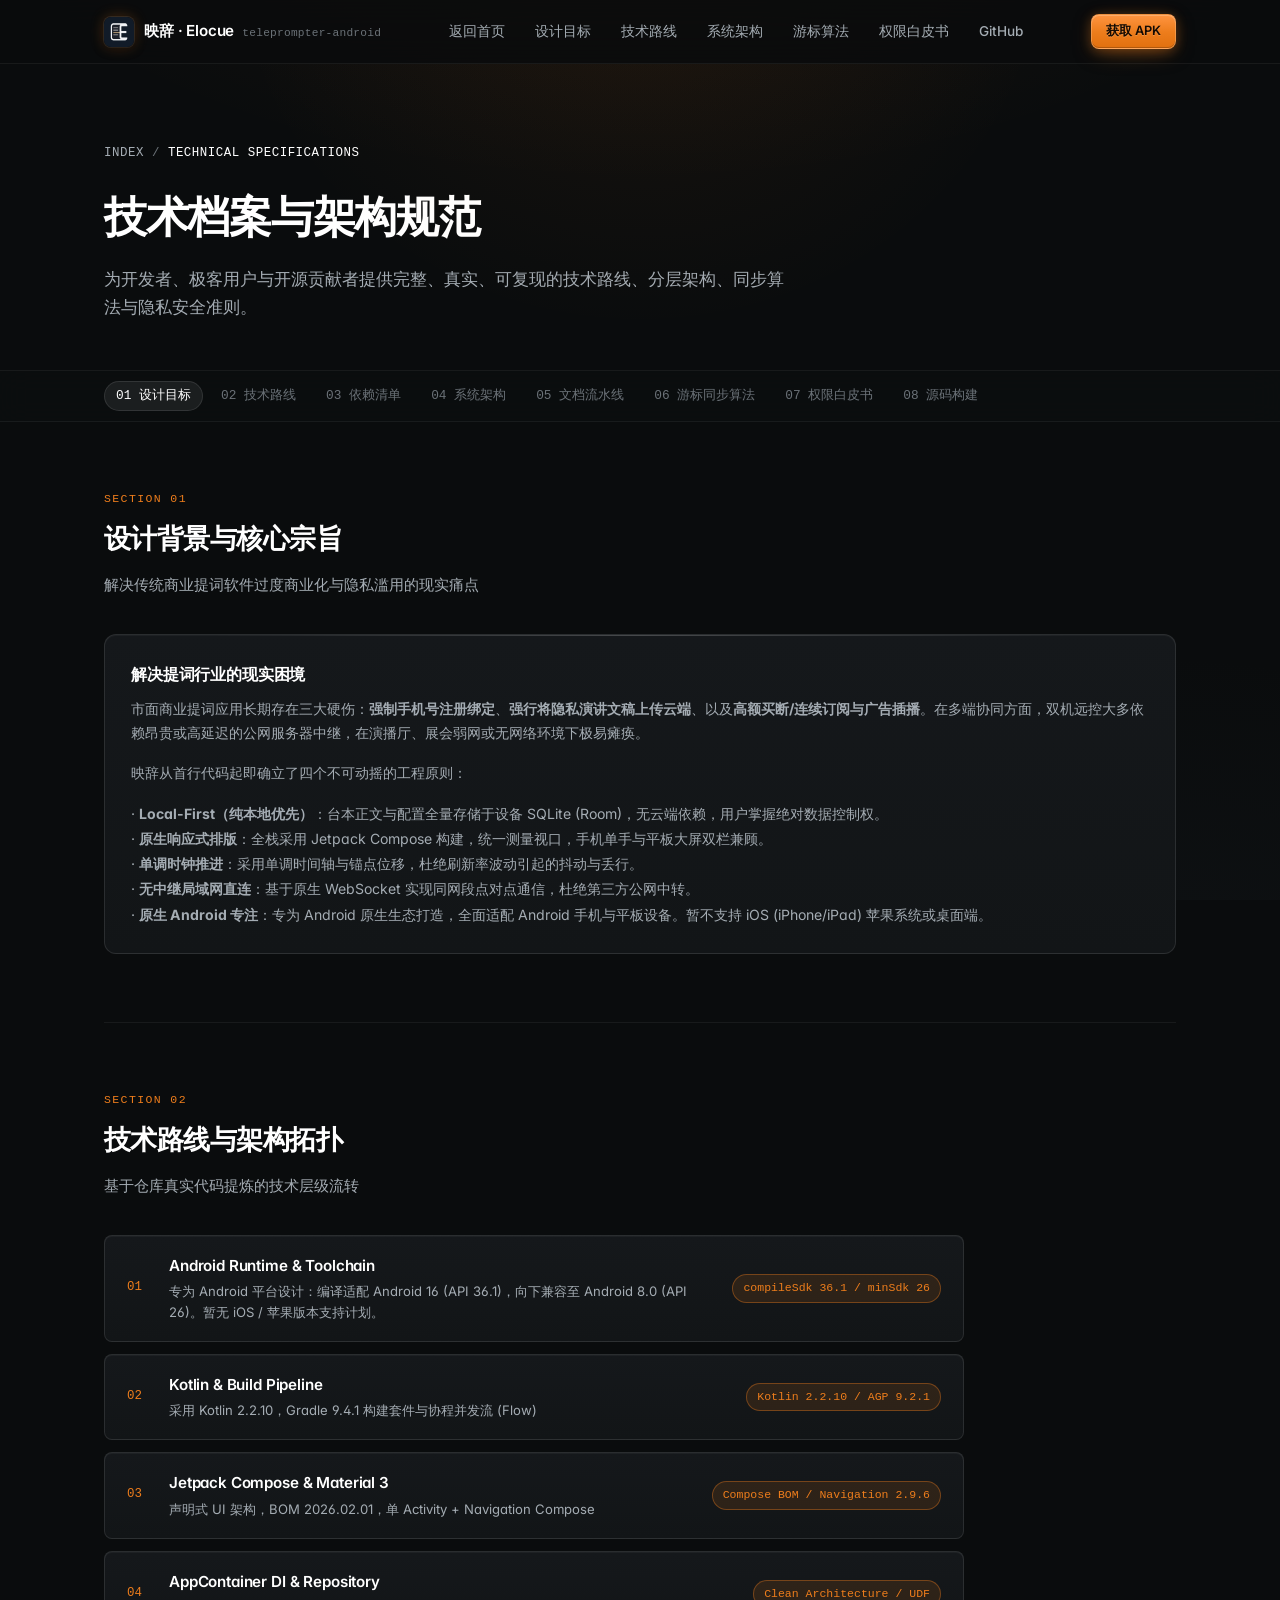
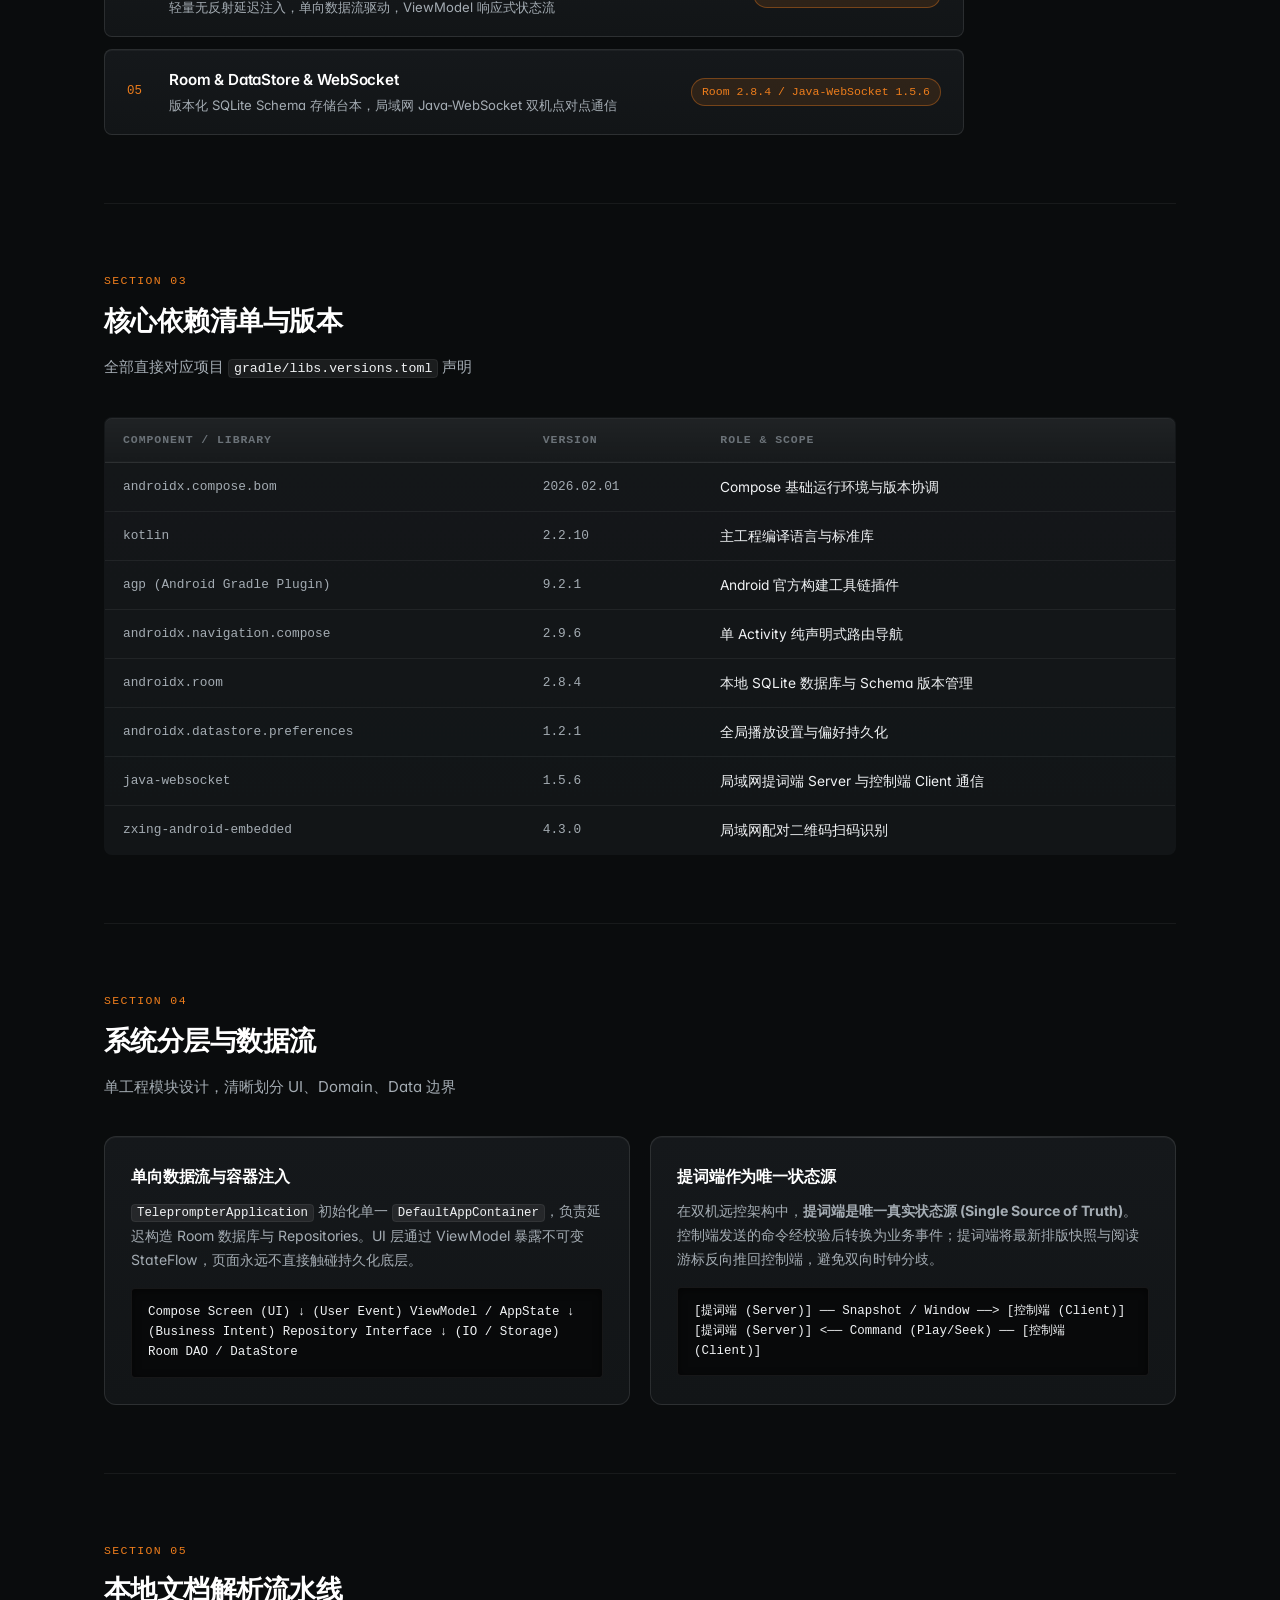
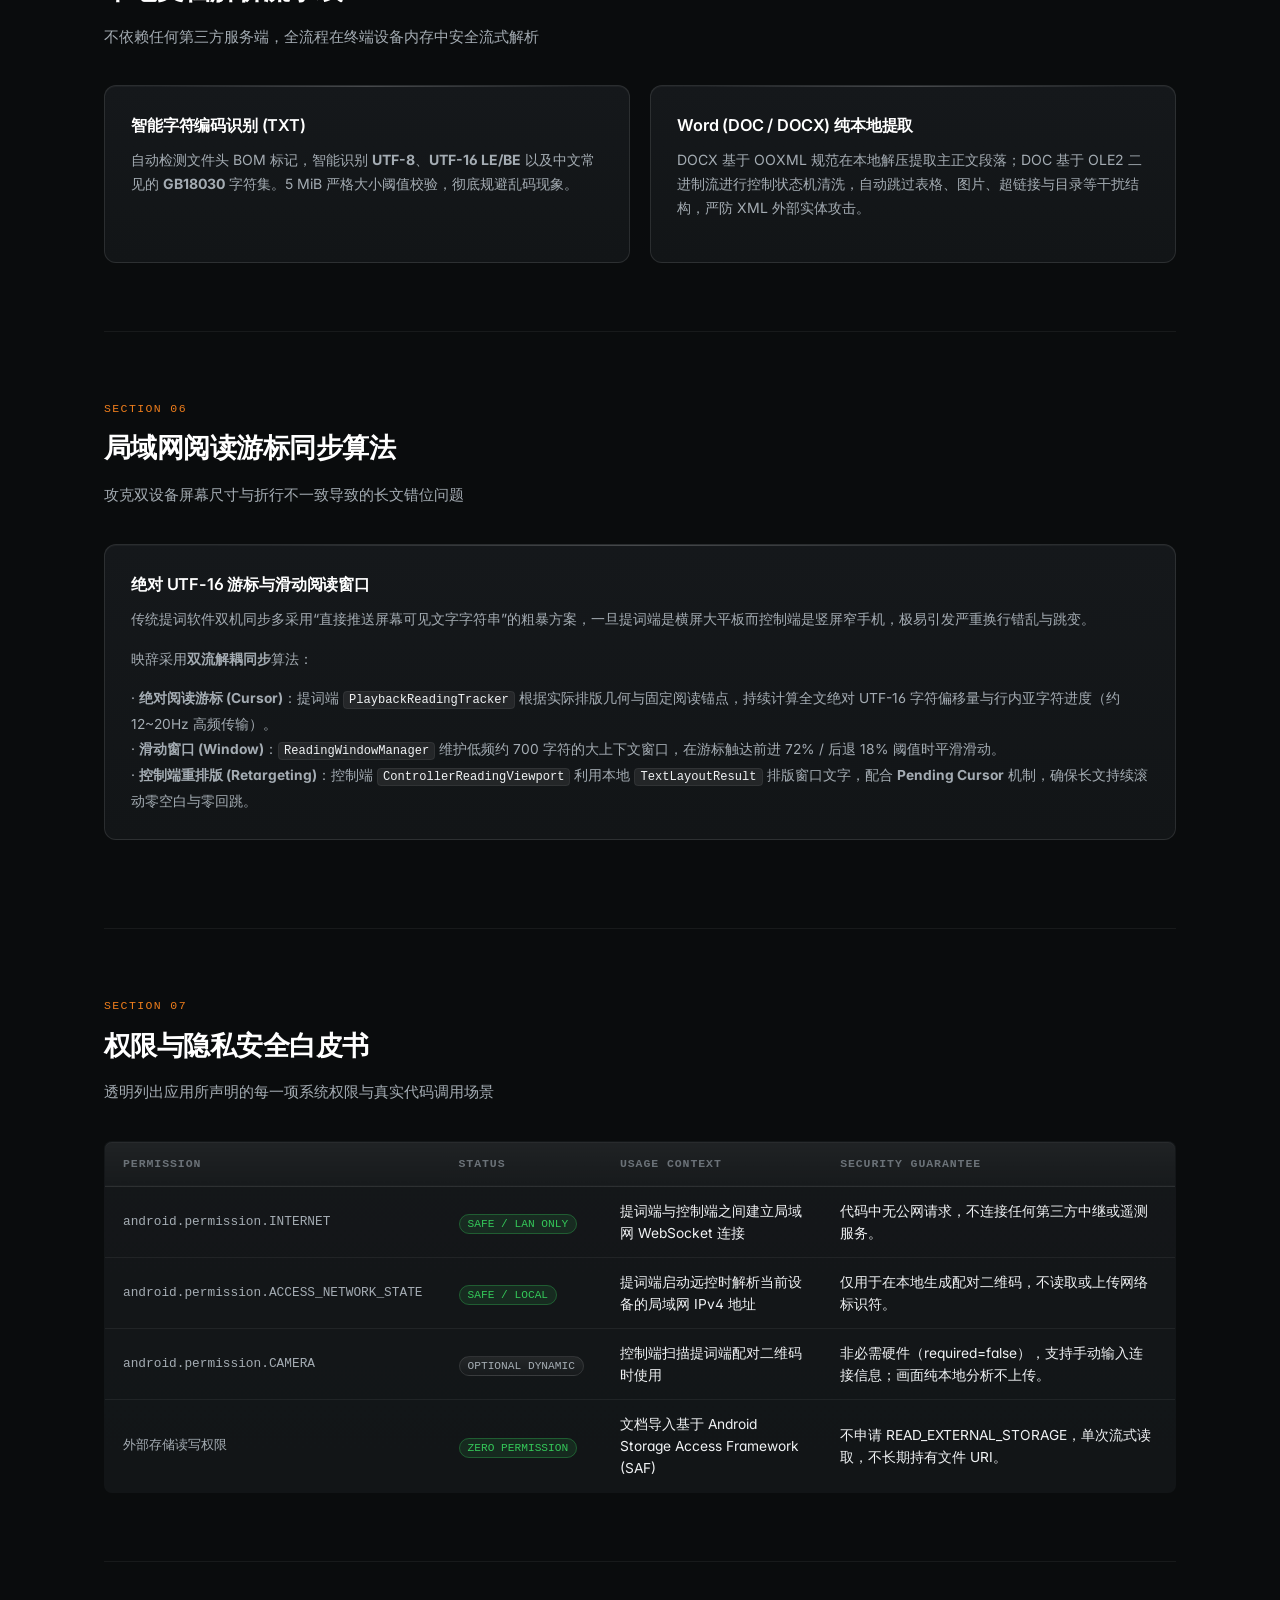
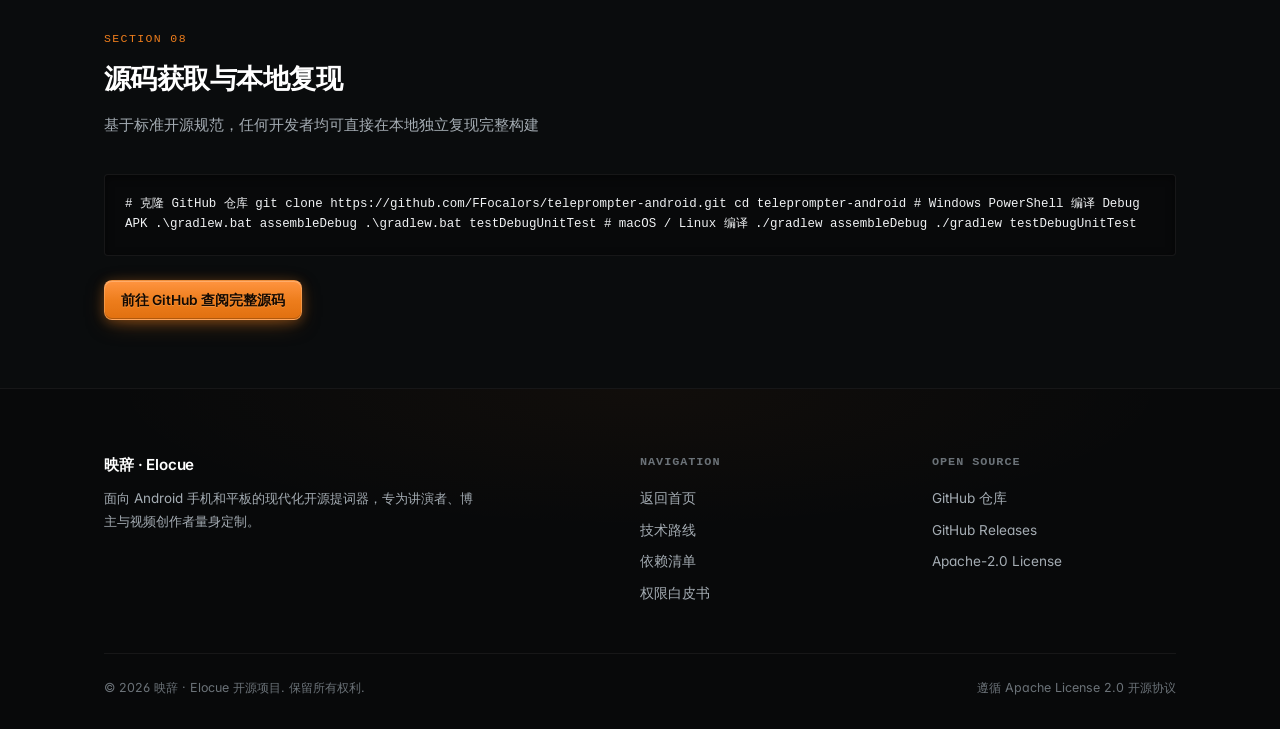
==== commit d2e24a79: "style: update CSS variables and styles for improved aesthetics and consistency - Adjusted border col" ====
--- a/website/details.html
+++ b/website/details.html
@@ -11,6 +11,11 @@
   <link rel="apple-touch-icon" sizes="192x192" href="assets/logo.png">
   <link rel="icon" type="image/svg+xml" href="assets/favicon.svg">
   <link rel="shortcut icon" href="assets/favicon.ico">
+
+  <!-- 字体：Inter（英文/数字）+ 系统中文回退，离线时优雅降级 -->
+  <link rel="preconnect" href="https://fonts.googleapis.com">
+  <link rel="preconnect" href="https://fonts.gstatic.com" crossorigin>
+  <link rel="stylesheet" href="https://fonts.googleapis.com/css2?family=Inter:wght@400;500;600;700&display=swap">
 
   <!-- 样式 -->
   <link rel="stylesheet" href="css/main.css">
--- a/website/css/main.css
+++ b/website/css/main.css
@@ -12,17 +12,18 @@
   --bg-surface-hover: #22272a;
 
   /* 边框体系 (精确 1px 微反光线) */
-  --border-subtle: rgba(255, 255, 255, 0.05);
-  --border-default: rgba(255, 255, 255, 0.09);
-  --border-hover: rgba(255, 255, 255, 0.18);
-  --border-glass: rgba(255, 255, 255, 0.12);
+  --border-subtle: rgba(255, 255, 255, 0.06);
+  --border-default: rgba(255, 255, 255, 0.1);
+  --border-hover: rgba(255, 255, 255, 0.2);
+  --border-glass: rgba(255, 255, 255, 0.14);
 
   /* 工业精炼品牌色 */
   --brand-orange: #ed7d1c;
-  --brand-orange-hover: #fa8b2a;
+  --brand-orange-hover: #ff9640;
   --brand-orange-pressed: #d96d14;
-  --brand-orange-glow: rgba(237, 125, 28, 0.28);
+  --brand-orange-glow: rgba(237, 125, 28, 0.32);
   --brand-orange-dim: rgba(237, 125, 28, 0.12);
+  --brand-orange-border: rgba(237, 125, 28, 0.38);
 
   /* 提词红线 */
   --guide-red: #ff3b30;
@@ -35,12 +36,12 @@
   /* 文字系统 */
   --text-white: #ffffff;
   --text-primary: #f0f2f4;
-  --text-secondary: #9da5ab;
-  --text-tertiary: #676e73;
-
-  /* 字体栈 */
-  --font-sans: -apple-system, BlinkMacSystemFont, "Segoe UI", "PingFang SC", "Hiragino Sans GB", "Microsoft YaHei", sans-serif;
-  --font-mono: ui-monospace, SFMono-Regular, "SF Mono", Menlo, Consolas, monospace;
+  --text-secondary: #a4acb3;
+  --text-tertiary: #6b7278;
+
+  /* 字体栈：Inter + 系统中文回退 */
+  --font-sans: "Inter", -apple-system, BlinkMacSystemFont, "Segoe UI", "PingFang SC", "Hiragino Sans GB", "Microsoft YaHei", sans-serif;
+  --font-mono: ui-monospace, "SF Mono", SFMono-Regular, Menlo, Consolas, monospace;
 
   /* 圆角规范 */
   --radius-xs: 4px;
@@ -56,6 +57,7 @@
 
   /* 动效 */
   --transition: 200ms cubic-bezier(0.16, 1, 0.3, 1);
+  --duration-fast: 180ms;
 }
 
 /* 基础重置 */
@@ -73,6 +75,8 @@
   scroll-behavior: smooth;
   -webkit-font-smoothing: antialiased;
   -moz-osx-font-smoothing: grayscale;
+  font-feature-settings: "cv02", "cv03", "cv04", "cv11";
+  text-rendering: optimizeLegibility;
 }
 
 body {
@@ -83,10 +87,13 @@
   overflow-x: hidden;
 }
 
-/* 纯净暗黑背景（彻底杜绝廉价大方格线条） */
+/* 纯净暗黑背景（顶部聚光 + 细腻双色径向漫射） */
 body {
-  background-image: radial-gradient(circle at 50% 0%, rgba(237, 125, 28, 0.05) 0%, transparent 60%);
+  background-image:
+    radial-gradient(ellipse 80% 520px at 50% -180px, rgba(237, 125, 28, 0.075) 0%, transparent 70%),
+    radial-gradient(ellipse 60% 480px at 90% 110%, rgba(52, 64, 78, 0.1) 0%, transparent 70%);
   background-repeat: no-repeat;
+  background-attachment: fixed;
 }
 
 ::selection {
@@ -106,6 +113,16 @@
 
 img, svg {
   display: block;
+}
+
+code {
+  font-family: var(--font-mono);
+  font-size: 0.88em;
+  background-color: rgba(255, 255, 255, 0.07);
+  border: 1px solid var(--border-subtle);
+  padding: 1px 5px;
+  border-radius: var(--radius-xs);
+  color: var(--text-primary);
 }
 
 /* 容器规范 */
@@ -124,9 +141,9 @@
   top: 0;
   z-index: 100;
   height: var(--header-height);
-  background-color: rgba(10, 12, 13, 0.82);
-  backdrop-filter: blur(16px);
-  -webkit-backdrop-filter: blur(16px);
+  background-color: rgba(10, 12, 13, 0.72);
+  backdrop-filter: blur(20px) saturate(140%);
+  -webkit-backdrop-filter: blur(20px) saturate(140%);
   border-bottom: 1px solid var(--border-subtle);
 }
 
@@ -144,11 +161,14 @@
 }
 
 .brand-icon {
-  width: 28px;
-  height: 28px;
-  border-radius: 6px;
+  width: 30px;
+  height: 30px;
+  border-radius: 7px;
   overflow: hidden;
-  box-shadow: 0 2px 8px rgba(0, 0, 0, 0.5);
+  box-shadow:
+    0 2px 10px rgba(0, 0, 0, 0.5),
+    0 0 0 1px rgba(255, 255, 255, 0.1),
+    0 0 14px var(--brand-orange-glow);
 }
 
 .brand-meta {
@@ -165,28 +185,33 @@
 }
 
 .brand-en {
-  font-size: 0.72rem;
+  font-size: 0.7rem;
   color: var(--text-tertiary);
   font-family: var(--font-mono);
+  letter-spacing: 0.02em;
 }
 
 .nav-links {
   display: flex;
   align-items: center;
-  gap: 32px;
+  gap: 6px;
   list-style: none;
 }
 
 .nav-link {
-  font-size: 0.86rem;
+  display: inline-block;
+  font-size: 0.85rem;
   color: var(--text-secondary);
   font-weight: 500;
-  transition: color var(--transition);
+  padding: 6px 12px;
+  border-radius: var(--radius-full);
+  transition: color var(--transition), background-color var(--transition);
 }
 
 .nav-link:hover,
 .nav-link.active {
   color: var(--text-white);
+  background-color: rgba(255, 255, 255, 0.06);
 }
 
 .nav-actions {
@@ -214,35 +239,45 @@
 
 /* 主行动按钮：温润有力的活力品牌橙 */
 .btn-primary {
-  background-color: var(--brand-orange);
-  color: #0b0d0e;
-  border-color: rgba(255, 255, 255, 0.15);
+  background: linear-gradient(180deg, #ff9440 0%, var(--brand-orange) 52%, #e1700f 100%);
+  color: #140a02;
+  border-color: rgba(255, 200, 150, 0.35);
   font-weight: 600;
-  box-shadow: 0 2px 10px var(--brand-orange-glow);
+  text-shadow: 0 1px 0 rgba(255, 255, 255, 0.18);
+  box-shadow:
+    0 1px 0 rgba(255, 255, 255, 0.22) inset,
+    0 -1px 0 rgba(0, 0, 0, 0.22) inset,
+    0 2px 12px var(--brand-orange-glow),
+    0 6px 24px -8px rgba(237, 125, 28, 0.5);
 }
 
 .btn-primary:hover {
-  background-color: var(--brand-orange-hover);
-  color: #0b0d0e;
+  background: linear-gradient(180deg, #ffa55c 0%, var(--brand-orange-hover) 52%, #ed7d1c 100%);
+  color: #140a02;
   transform: translateY(-1px);
-  box-shadow: 0 4px 16px var(--brand-orange-glow);
+  box-shadow:
+    0 1px 0 rgba(255, 255, 255, 0.28) inset,
+    0 -1px 0 rgba(0, 0, 0, 0.2) inset,
+    0 4px 18px var(--brand-orange-glow),
+    0 10px 32px -8px rgba(237, 125, 28, 0.6);
 }
 
 .btn-primary:active {
-  background-color: var(--brand-orange-pressed);
   transform: translateY(0);
+  filter: brightness(0.94);
 }
 
 /* 次级按钮：高透玻璃质感 */
 .btn-secondary {
-  background-color: rgba(255, 255, 255, 0.05);
+  background: linear-gradient(180deg, rgba(255, 255, 255, 0.08) 0%, rgba(255, 255, 255, 0.035) 100%);
   color: var(--text-primary);
   border-color: var(--border-glass);
+  box-shadow: 0 1px 0 rgba(255, 255, 255, 0.06) inset;
   backdrop-filter: blur(8px);
 }
 
 .btn-secondary:hover {
-  background-color: rgba(255, 255, 255, 0.09);
+  background: linear-gradient(180deg, rgba(255, 255, 255, 0.12) 0%, rgba(255, 255, 255, 0.06) 100%);
   border-color: var(--border-hover);
   color: var(--text-white);
 }
@@ -254,7 +289,7 @@
 
 .btn-lg {
   font-size: 0.95rem;
-  padding: 12px 24px;
+  padding: 13px 26px;
   border-radius: var(--radius-md);
 }
 
@@ -292,7 +327,9 @@
     left: 0;
     right: 0;
     bottom: 0;
-    background-color: var(--bg-canvas);
+    background-color: rgba(10, 12, 13, 0.97);
+    backdrop-filter: blur(20px);
+    -webkit-backdrop-filter: blur(20px);
     z-index: 99;
     padding: 24px;
     border-top: 1px solid var(--border-subtle);
@@ -312,16 +349,16 @@
     list-style: none;
     display: flex;
     flex-direction: column;
-    gap: 16px;
+    gap: 4px;
     margin-bottom: 28px;
   }
 
   .mobile-menu-list a {
     display: block;
-    font-size: 1.1rem;
+    font-size: 1.05rem;
     font-weight: 500;
     color: var(--text-primary);
-    padding: 8px 0;
+    padding: 13px 4px;
     border-bottom: 1px solid var(--border-subtle);
   }
 }
@@ -334,11 +371,12 @@
   align-items: center;
   gap: 8px;
   padding: 5px 14px;
-  font-size: 0.8rem;
+  font-size: 0.78rem;
   color: var(--text-secondary);
-  background-color: rgba(255, 255, 255, 0.04);
+  background: linear-gradient(180deg, rgba(255, 255, 255, 0.06) 0%, rgba(255, 255, 255, 0.02) 100%);
   border: 1px solid var(--border-glass);
   border-radius: var(--radius-full);
+  box-shadow: 0 1px 0 rgba(255, 255, 255, 0.05) inset;
 }
 
 .pill-dot {
@@ -350,7 +388,7 @@
 
 .pill-dot.green {
   background-color: var(--status-green);
-  box-shadow: 0 0 8px rgba(52, 199, 89, 0.4);
+  box-shadow: 0 0 8px rgba(52, 199, 89, 0.5);
 }
 
 /* ==========================================================================
@@ -359,8 +397,10 @@
 .site-footer {
   margin-top: auto;
   border-top: 1px solid var(--border-subtle);
-  background-color: #08090a;
-  padding: 56px 0 36px;
+  background:
+    radial-gradient(ellipse 60% 200px at 50% 0%, rgba(237, 125, 28, 0.04) 0%, transparent 70%),
+    #08090a;
+  padding: 64px 0 36px;
   font-size: 0.84rem;
   color: var(--text-tertiary);
 }
@@ -384,20 +424,21 @@
   font-weight: 600;
   color: var(--text-white);
   margin-bottom: 10px;
+  letter-spacing: -0.01em;
 }
 
 .footer-brand p {
   color: var(--text-secondary);
   max-width: 380px;
-  line-height: 1.6;
+  line-height: 1.7;
 }
 
 .footer-col h5 {
-  font-size: 0.78rem;
+  font-size: 0.74rem;
   font-family: var(--font-mono);
   text-transform: uppercase;
-  letter-spacing: 0.06em;
-  color: var(--text-secondary);
+  letter-spacing: 0.08em;
+  color: var(--text-tertiary);
   margin-bottom: 16px;
 }
 
@@ -410,6 +451,7 @@
 
 .footer-col-links a {
   color: var(--text-secondary);
+  font-size: 0.85rem;
 }
 
 .footer-col-links a:hover {
@@ -460,11 +502,13 @@
 .modal-window {
   width: 100%;
   max-width: 440px;
-  background-color: var(--bg-surface);
+  background: linear-gradient(180deg, #171b1d 0%, var(--bg-surface) 100%);
   border: 1px solid var(--border-hover);
   border-radius: var(--radius-md);
   padding: 24px;
-  box-shadow: 0 20px 48px rgba(0, 0, 0, 0.6);
+  box-shadow:
+    0 1px 0 rgba(255, 255, 255, 0.08) inset,
+    0 24px 56px rgba(0, 0, 0, 0.65);
   transform: translateY(8px);
   transition: transform var(--transition);
 }
@@ -501,7 +545,7 @@
 .modal-text {
   color: var(--text-secondary);
   font-size: 0.9rem;
-  line-height: 1.6;
+  line-height: 1.7;
   margin-bottom: 24px;
 }
 
@@ -550,17 +594,12 @@
     width: 28px;
     height: 28px;
     border-radius: 6px;
-    border: 1px solid rgba(255, 255, 255, 0.12);
   }
   .brand-name {
-    font-size: 0.95rem;
+    font-size: 0.92rem;
   }
   .brand-en {
-    font-size: 0.68rem;
-  }
-  .footer-grid {
-    grid-template-columns: 1fr;
-    gap: 32px;
+    font-size: 0.66rem;
   }
   .footer-bottom {
     flex-direction: column;
--- a/website/css/details.css
+++ b/website/css/details.css
@@ -6,18 +6,33 @@
 
 /* 顶部 Header */
 .doc-header {
-  padding: 64px 0 40px;
+  padding: 80px 0 48px;
   border-bottom: 1px solid var(--border-subtle);
+  position: relative;
+  overflow: hidden;
+}
+
+.doc-header::before {
+  content: "";
+  position: absolute;
+  top: -120px;
+  left: 50%;
+  transform: translateX(-50%);
+  width: 900px;
+  height: 420px;
+  background: radial-gradient(ellipse at 50% 0%, rgba(237, 125, 28, 0.07) 0%, transparent 65%);
+  pointer-events: none;
 }
 
 .doc-breadcrumb {
   display: flex;
   align-items: center;
   gap: 8px;
-  font-size: 0.8rem;
+  font-size: 0.78rem;
   font-family: var(--font-mono);
   color: var(--text-tertiary);
-  margin-bottom: 16px;
+  margin-bottom: 18px;
+  letter-spacing: 0.04em;
 }
 
 .doc-breadcrumb a {
@@ -29,18 +44,18 @@
 }
 
 .doc-title {
-  font-size: 2.6rem;
+  font-size: clamp(2rem, 4.5vw, 2.7rem);
   font-weight: 700;
   letter-spacing: -0.03em;
   color: var(--text-white);
-  margin-bottom: 12px;
+  margin-bottom: 14px;
 }
 
 .doc-lead {
-  font-size: 1.05rem;
+  font-size: 1.04rem;
   color: var(--text-secondary);
   max-width: 680px;
-  line-height: 1.6;
+  line-height: 1.7;
 }
 
 /* 粘性子导航条 (Sticky Subnav) */
@@ -48,38 +63,47 @@
   position: sticky;
   top: var(--header-height);
   z-index: 90;
-  background-color: rgba(15, 18, 19, 0.85);
-  backdrop-filter: blur(12px);
-  -webkit-backdrop-filter: blur(12px);
+  background-color: rgba(12, 14, 15, 0.8);
+  backdrop-filter: blur(16px) saturate(140%);
+  -webkit-backdrop-filter: blur(16px) saturate(140%);
   border-bottom: 1px solid var(--border-subtle);
   padding: 10px 0;
   overflow-x: auto;
+  scrollbar-width: none;
+}
+
+.doc-subnav::-webkit-scrollbar {
+  display: none;
+}
+
+.subnav-links {
+  display: flex;
+  gap: 6px;
+}
+
+.subnav-item {
+  font-size: 0.8rem;
+  font-family: var(--font-mono);
+  color: var(--text-tertiary);
+  padding: 5px 12px;
+  border-radius: var(--radius-full);
   white-space: nowrap;
-}
-
-.subnav-links {
-  display: flex;
-  gap: 20px;
-}
-
-.subnav-item {
-  font-size: 0.82rem;
-  font-family: var(--font-mono);
-  color: var(--text-tertiary);
-  padding: 4px 8px;
-  border-radius: var(--radius-xs);
   transition: all var(--duration-fast);
 }
 
 .subnav-item:hover,
 .subnav-item.active {
   color: var(--text-white);
-  background-color: var(--bg-surface-elevated);
+  background-color: rgba(255, 255, 255, 0.07);
+}
+
+.subnav-item.active {
+  box-shadow: 0 0 0 1px var(--border-default) inset;
 }
 
 /* 内容板块 */
 .doc-section {
-  padding: 60px 0;
+  padding: 68px 0;
   border-bottom: 1px solid var(--border-subtle);
 }
 
@@ -88,30 +112,30 @@
 }
 
 .doc-sec-header {
-  margin-bottom: 32px;
+  margin-bottom: 36px;
 }
 
 .doc-sec-num {
-  font-size: 0.76rem;
+  font-size: 0.72rem;
   font-family: var(--font-mono);
   color: var(--brand-orange);
   text-transform: uppercase;
-  letter-spacing: 0.06em;
-  margin-bottom: 6px;
+  letter-spacing: 0.12em;
+  margin-bottom: 8px;
 }
 
 .doc-sec-title {
-  font-size: 1.65rem;
+  font-size: clamp(1.35rem, 2.6vw, 1.7rem);
   font-weight: 700;
   letter-spacing: -0.02em;
   color: var(--text-white);
-  margin-bottom: 10px;
+  margin-bottom: 12px;
 }
 
 .doc-sec-desc {
-  font-size: 0.95rem;
-  color: var(--text-secondary);
-  line-height: 1.6;
+  font-size: 0.94rem;
+  color: var(--text-secondary);
+  line-height: 1.7;
 }
 
 /* --------------------------------------------------------------------------
@@ -121,60 +145,75 @@
   display: flex;
   flex-direction: column;
   gap: 12px;
-  max-width: 820px;
+  max-width: 860px;
   margin-top: 24px;
 }
 
 .flow-step {
-  background-color: var(--bg-surface);
+  position: relative;
+  background: linear-gradient(180deg, #15181b 0%, var(--bg-surface) 100%);
   border: 1px solid var(--border-default);
   border-radius: var(--radius-sm);
-  padding: 18px 24px;
+  padding: 18px 22px;
   display: flex;
   align-items: center;
   justify-content: space-between;
   gap: 16px;
-  transition: border-color var(--duration-fast);
+  transition: border-color var(--transition), transform var(--transition), box-shadow var(--transition);
+  box-shadow: 0 1px 0 rgba(255, 255, 255, 0.04) inset;
 }
 
 .flow-step:hover {
   border-color: var(--border-hover);
+  transform: translateX(4px);
+  box-shadow:
+    0 1px 0 rgba(255, 255, 255, 0.06) inset,
+    0 8px 24px -8px rgba(0, 0, 0, 0.5);
 }
 
 .flow-step-left {
   display: flex;
   align-items: center;
   gap: 16px;
+  min-width: 0;
 }
 
 .flow-idx {
   font-family: var(--font-mono);
-  font-size: 0.8rem;
-  color: var(--text-tertiary);
-  width: 24px;
+  font-size: 0.78rem;
+  color: var(--brand-orange);
+  width: 26px;
+  flex-shrink: 0;
+}
+
+.flow-info {
+  min-width: 0;
 }
 
 .flow-info h4 {
   font-size: 0.95rem;
   font-weight: 600;
   color: var(--text-white);
-  margin-bottom: 2px;
+  margin-bottom: 3px;
+  letter-spacing: -0.01em;
 }
 
 .flow-info p {
   font-size: 0.82rem;
   color: var(--text-secondary);
+  line-height: 1.6;
 }
 
 .flow-tag {
   font-family: var(--font-mono);
-  font-size: 0.74rem;
+  font-size: 0.72rem;
   color: var(--brand-orange);
-  background-color: var(--brand-orange-dim);
+  background: var(--brand-orange-dim);
   border: 1px solid var(--brand-orange-border);
-  padding: 3px 8px;
-  border-radius: var(--radius-xs);
+  padding: 4px 10px;
+  border-radius: var(--radius-full);
   white-space: nowrap;
+  flex-shrink: 0;
 }
 
 /* --------------------------------------------------------------------------
@@ -184,27 +223,37 @@
   width: 100%;
   border-collapse: collapse;
   border: 1px solid var(--border-default);
-  background-color: var(--bg-surface);
+  background: linear-gradient(180deg, #141719 0%, var(--bg-surface) 100%);
   border-radius: var(--radius-sm);
   overflow: hidden;
   font-size: 0.86rem;
   margin-top: 20px;
+  box-shadow: 0 1px 0 rgba(255, 255, 255, 0.04) inset;
 }
 
 .tech-spec-table th,
 .tech-spec-table td {
-  padding: 12px 18px;
+  padding: 13px 18px;
   text-align: left;
   border-bottom: 1px solid var(--border-subtle);
 }
 
 .tech-spec-table th {
-  background-color: #121517;
-  font-size: 0.76rem;
+  background: linear-gradient(180deg, rgba(255, 255, 255, 0.05) 0%, rgba(255, 255, 255, 0.01) 100%);
+  font-size: 0.72rem;
   font-family: var(--font-mono);
   text-transform: uppercase;
   color: var(--text-tertiary);
-  letter-spacing: 0.05em;
+  letter-spacing: 0.08em;
+  font-weight: 600;
+}
+
+.tech-spec-table tbody tr {
+  transition: background-color var(--transition);
+}
+
+.tech-spec-table tbody tr:hover {
+  background-color: rgba(255, 255, 255, 0.025);
 }
 
 .tech-spec-table tr:last-child td {
@@ -215,6 +264,19 @@
   font-family: var(--font-mono);
   color: var(--text-secondary);
   font-size: 0.8rem;
+}
+
+/* 表格横向滚动容器兜底（移动端） */
+@media (max-width: 640px) {
+  .tech-spec-table {
+    display: block;
+    overflow-x: auto;
+    -webkit-overflow-scrolling: touch;
+  }
+  .tech-spec-table th,
+  .tech-spec-table td {
+    padding: 11px 14px;
+  }
 }
 
 /* 双列架构解析卡片 */
@@ -229,54 +291,86 @@
   .arch-matrix {
     grid-template-columns: 1fr;
   }
+  .doc-header {
+    padding: 48px 0 32px;
+  }
+  .doc-lead {
+    max-width: 100%;
+    font-size: 0.95rem;
+  }
+  .doc-section {
+    padding: 48px 0;
+  }
+  .flow-step {
+    flex-direction: column;
+    align-items: flex-start;
+    gap: 10px;
+  }
 }
 
 .arch-panel {
-  background-color: var(--bg-surface);
+  position: relative;
+  background: linear-gradient(180deg, #15181b 0%, var(--bg-surface) 100%);
   border: 1px solid var(--border-default);
   border-radius: var(--radius-md);
-  padding: 24px;
+  padding: 26px;
+  box-shadow: 0 1px 0 rgba(255, 255, 255, 0.04) inset;
+  overflow: hidden;
+}
+
+.arch-panel::before {
+  content: "";
+  position: absolute;
+  top: 0;
+  left: 10%;
+  right: 10%;
+  height: 1px;
+  background: linear-gradient(90deg, transparent, rgba(255, 255, 255, 0.18), transparent);
+  pointer-events: none;
 }
 
 .arch-panel h4 {
-  font-size: 1.05rem;
+  font-size: 1.02rem;
   font-weight: 600;
   color: var(--text-white);
   margin-bottom: 10px;
+  letter-spacing: -0.01em;
 }
 
 .arch-panel p {
   font-size: 0.88rem;
   color: var(--text-secondary);
-  line-height: 1.6;
+  line-height: 1.7;
   margin-bottom: 16px;
 }
 
 .code-terminal {
-  background-color: #08090a;
+  background: #08090a;
   border: 1px solid var(--border-subtle);
   border-radius: var(--radius-xs);
-  padding: 14px;
+  padding: 14px 16px;
   font-family: var(--font-mono);
   font-size: 0.78rem;
   color: var(--text-primary);
-  line-height: 1.5;
+  line-height: 1.6;
   overflow-x: auto;
+  box-shadow: inset 0 2px 8px rgba(0, 0, 0, 0.5);
 }
 
 /* 权限表格标记 */
 .perm-badge {
   font-family: var(--font-mono);
-  font-size: 0.72rem;
-  padding: 2px 6px;
-  border-radius: var(--radius-xs);
-  background-color: var(--bg-surface-elevated);
+  font-size: 0.7rem;
+  padding: 3px 8px;
+  border-radius: var(--radius-full);
+  background: linear-gradient(180deg, rgba(255, 255, 255, 0.07) 0%, rgba(255, 255, 255, 0.02) 100%);
   border: 1px solid var(--border-default);
   color: var(--text-secondary);
+  white-space: nowrap;
 }
 
 .perm-badge.safe {
   color: var(--status-green);
-  border-color: rgba(48, 209, 88, 0.3);
-  background-color: var(--status-green-dim);
-}
+  border-color: rgba(52, 199, 89, 0.32);
+  background: var(--status-green-dim);
+}
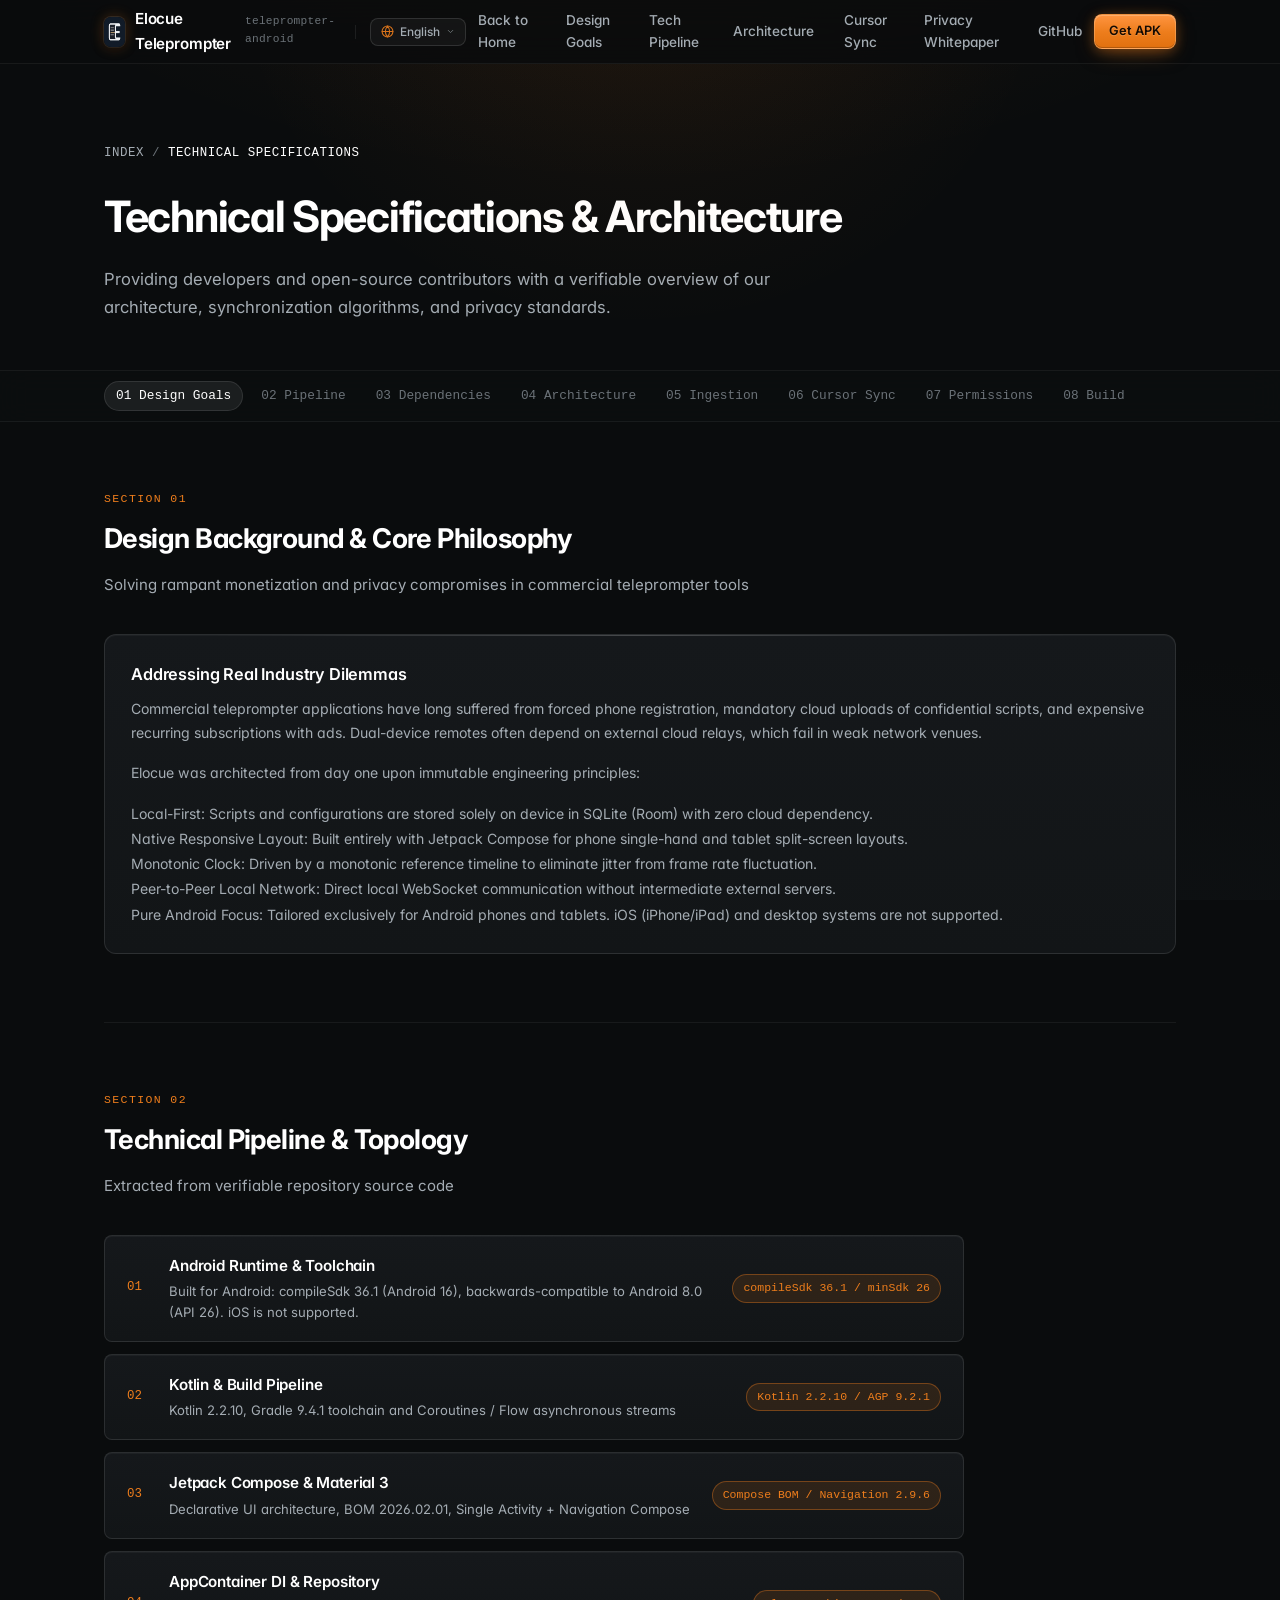
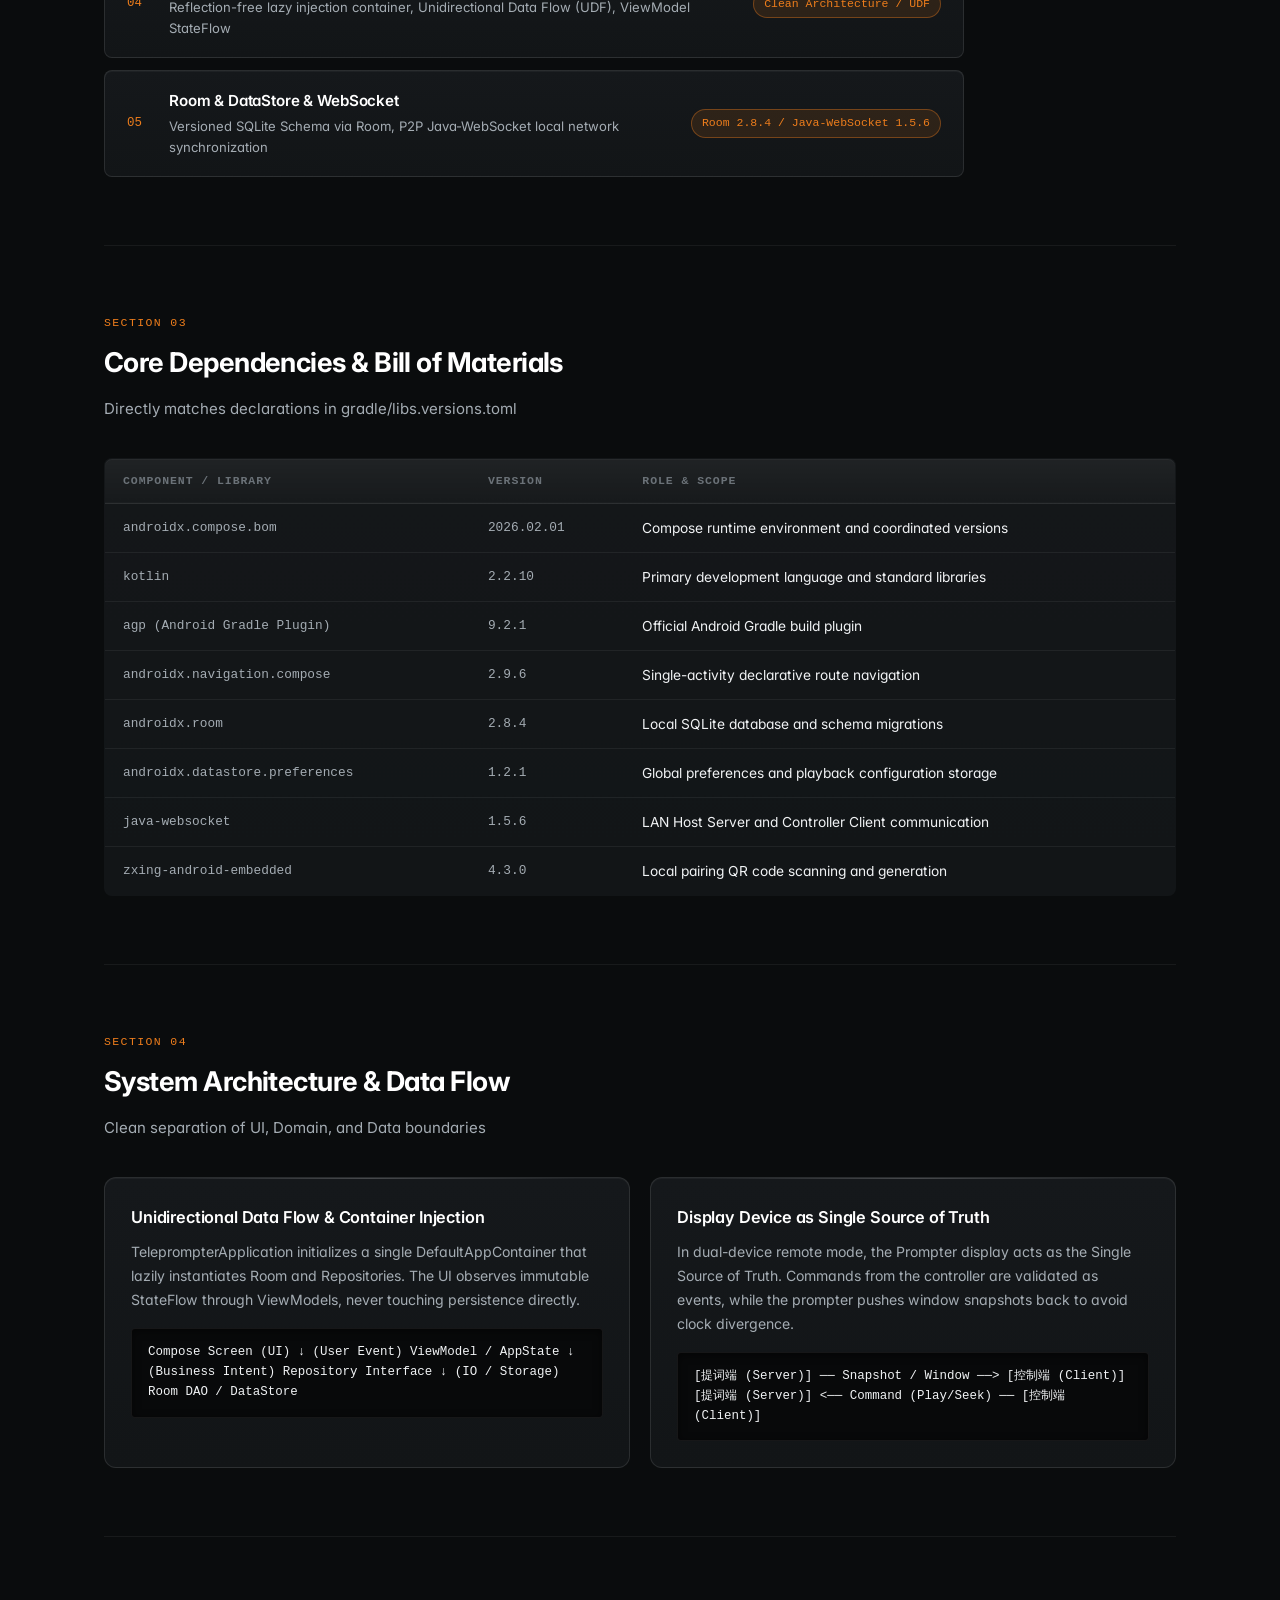
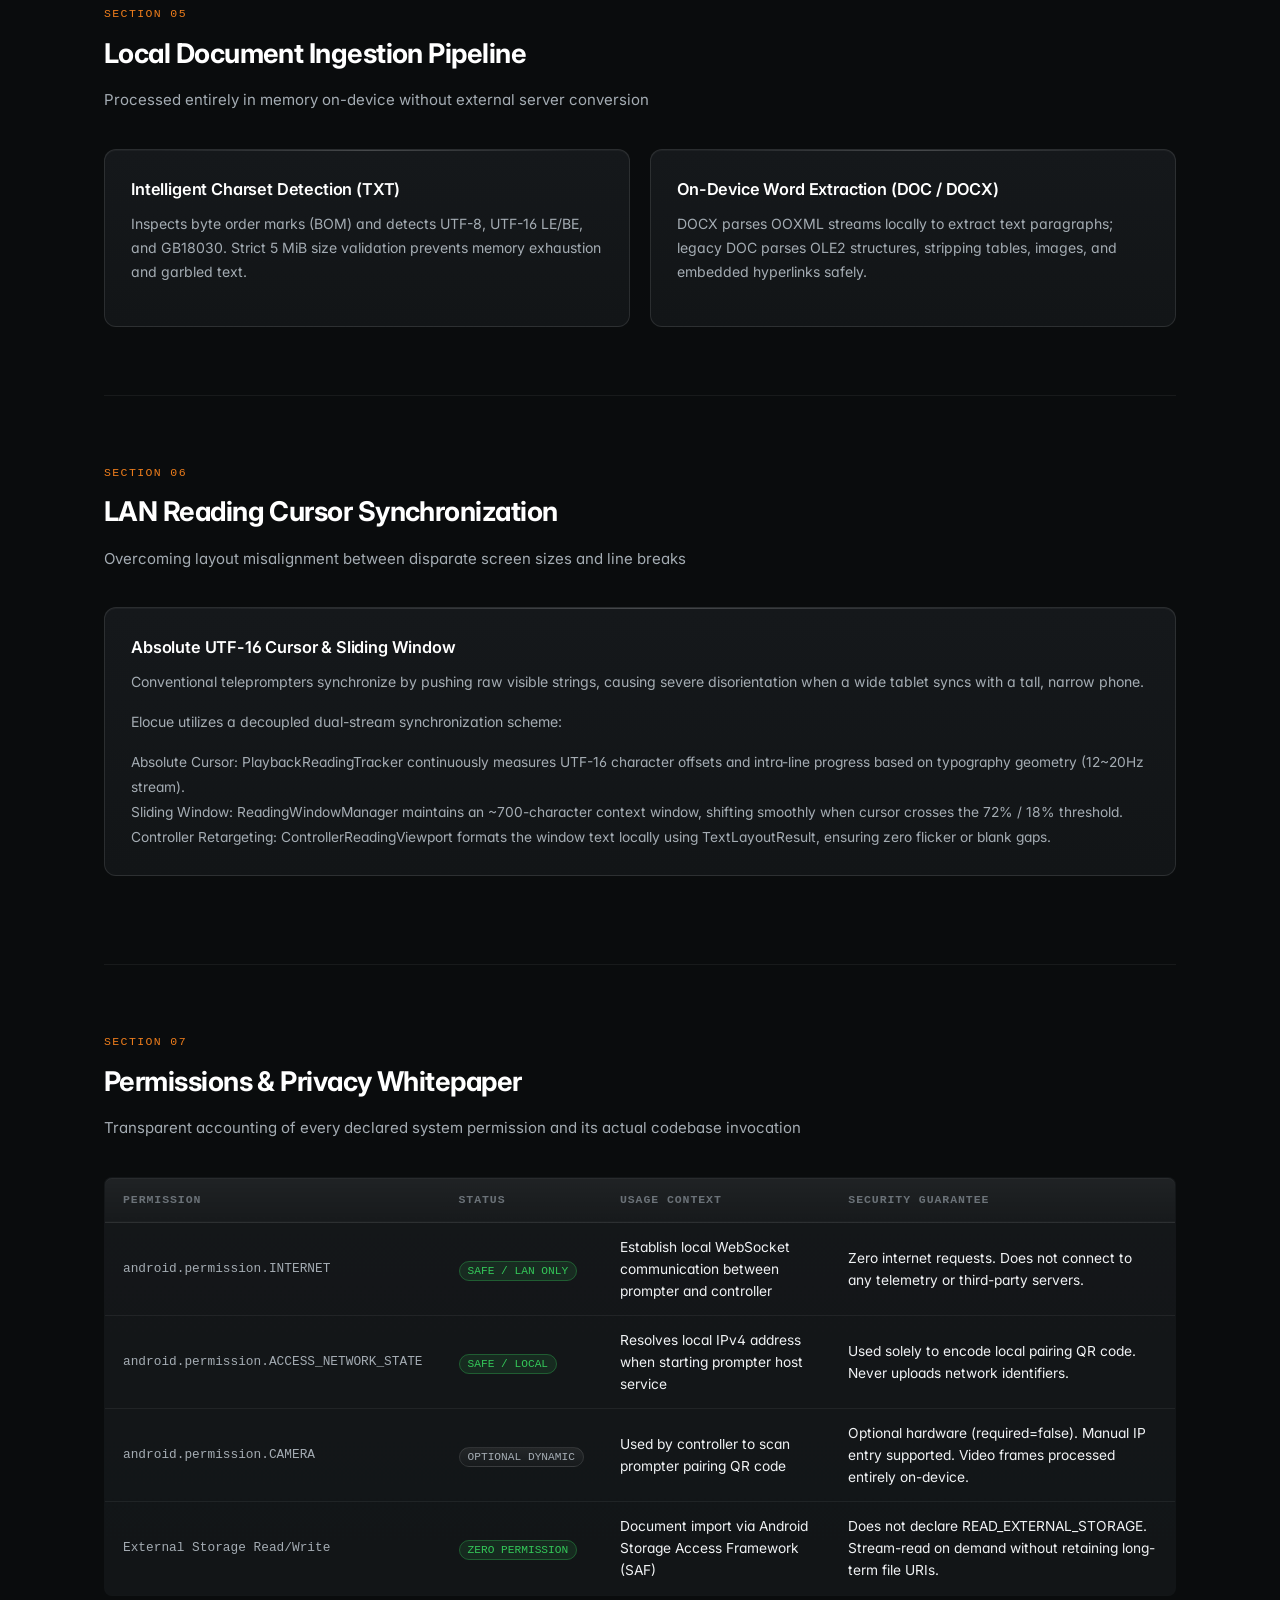
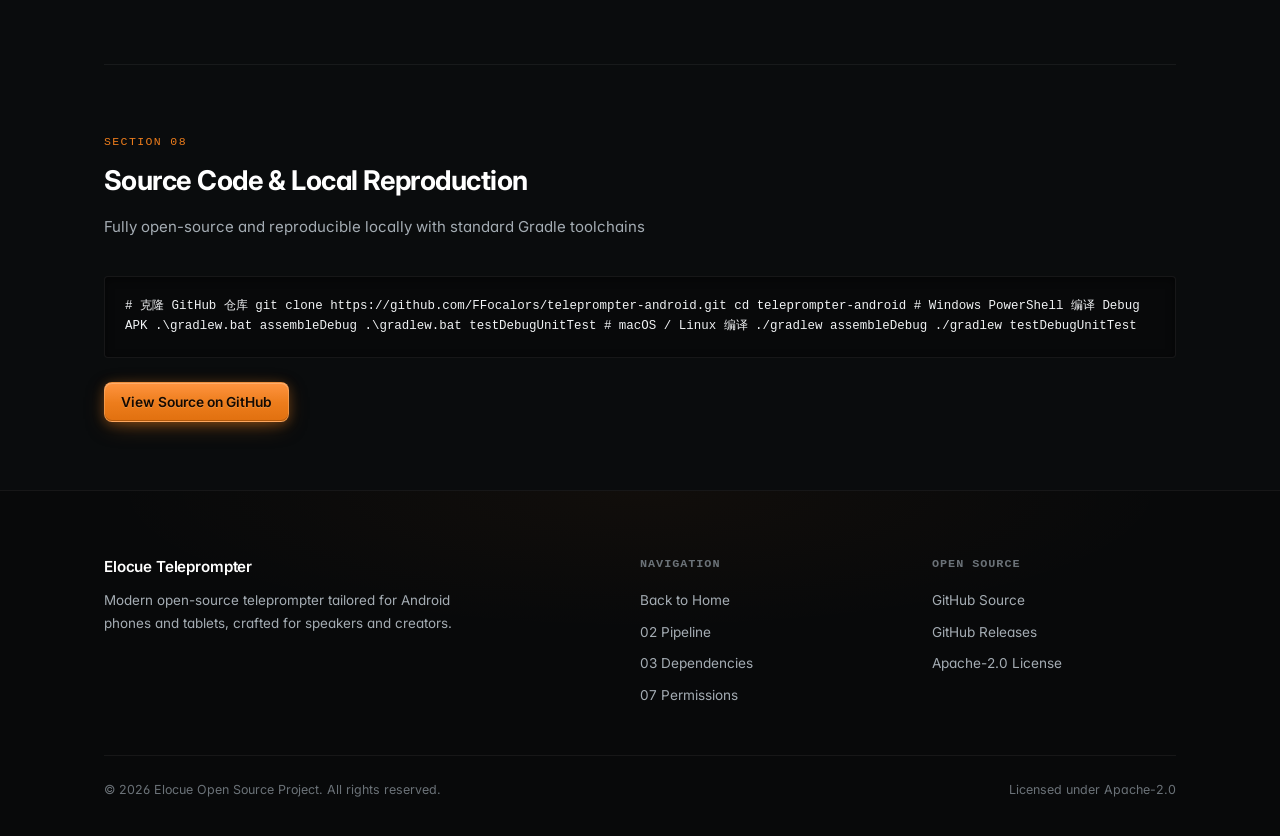
==== commit 40a0bfd1: "Refactor code structure for improved readability and maintainability" ====
--- a/website/details.html
+++ b/website/details.html
@@ -23,25 +23,62 @@
 </head>
 <body>
 
-  <!-- ================= 极简顶部导航 ================= -->
+  <!-- ================= 极简顶部导航 (顶栏同一行：品牌与暗黑定制语言切换胶囊) ================= -->
   <header class="site-header">
     <div class="container nav-container">
-      <a href="index.html" class="brand">
-        <img src="assets/logo.png" alt="映辞 Logo" class="brand-icon">
-        <div class="brand-meta">
-          <span class="brand-name">映辞 · Elocue</span>
-          <span class="brand-en">teleprompter-android</span>
-        </div>
-      </a>
+      <div class="nav-left-combo">
+        <a href="index.html" class="brand">
+          <img src="assets/logo.png" alt="映辞 Logo" class="brand-icon">
+          <div class="brand-meta">
+            <span class="brand-name" data-i18n="brand.name">映辞 · Elocue</span>
+            <span class="brand-en">teleprompter-android</span>
+          </div>
+        </a>
+
+        <div class="nav-combo-divider"></div>
+
+        <!-- 顶栏同行的自定义深黑玻璃语言选择器 (非系统原生组件) -->
+        <div class="nav-lang-picker" id="navLangPickerDetails">
+          <button class="lang-pill-btn" id="langPillBtnDetails" type="button" aria-haspopup="true" aria-expanded="false" title="切换语言 / Language">
+            <svg class="lang-pill-icon" width="13" height="13" viewBox="0 0 24 24" fill="none" stroke="currentColor" stroke-width="2" stroke-linecap="round" stroke-linejoin="round">
+              <circle cx="12" cy="12" r="10"></circle>
+              <line x1="2" y1="12" x2="22" y2="12"></line>
+              <path d="M12 2a15.3 15.3 0 0 1 4 10 15.3 15.3 0 0 1-4 10 15.3 15.3 0 0 1-4-10 15.3 15.3 0 0 1 4-10z"></path>
+            </svg>
+            <span class="current-lang-text-sync">简体中文</span>
+            <svg class="lang-pill-arrow" width="9" height="9" viewBox="0 0 24 24" fill="none" stroke="currentColor" stroke-width="2.5" stroke-linecap="round" stroke-linejoin="round">
+              <polyline points="6 9 12 15 18 9"></polyline>
+            </svg>
+          </button>
+          <div class="lang-pill-dropdown" id="langPillDropdownDetails" role="menu">
+            <button class="lang-pill-option active" data-lang="zh-CN" type="button" role="menuitem">
+              <span>简体中文</span>
+              <span class="opt-dot"></span>
+            </button>
+            <button class="lang-pill-option" data-lang="zh-TW" type="button" role="menuitem">
+              <span>繁體中文</span>
+              <span class="opt-dot"></span>
+            </button>
+            <button class="lang-pill-option" data-lang="en" type="button" role="menuitem">
+              <span>English</span>
+              <span class="opt-dot"></span>
+            </button>
+            <button class="lang-pill-option" data-lang="ja" type="button" role="menuitem">
+              <span>日本語</span>
+              <span class="opt-dot"></span>
+            </button>
+          </div>
+        </div>
+      </div>
 
       <nav aria-label="主要导航">
         <ul class="nav-links">
-          <li><a href="index.html" class="nav-link">返回首页</a></li>
-          <li><a href="#overview" class="nav-link">设计目标</a></li>
-          <li><a href="#pipeline" class="nav-link">技术路线</a></li>
-          <li><a href="#architecture" class="nav-link">系统架构</a></li>
-          <li><a href="#remote-sync" class="nav-link">游标算法</a></li>
-          <li><a href="#privacy" class="nav-link">权限白皮书</a></li>
+          <li><a href="index.html" class="nav-link" data-i18n="nav.back_home">返回首页</a></li>
+          <li><a href="#overview" class="nav-link" data-i18n="nav.design_goals">设计目标</a></li>
+          <li><a href="#pipeline" class="nav-link" data-i18n="nav.pipeline">技术路线</a></li>
+          <li><a href="#architecture" class="nav-link" data-i18n="nav.arch">系统架构</a></li>
+          <li><a href="#remote-sync" class="nav-link" data-i18n="nav.cursor_algo">游标算法</a></li>
+          <li><a href="#privacy" class="nav-link" data-i18n="nav.privacy">权限白皮书</a></li>
           <li>
             <a href="https://github.com/FFocalors/teleprompter-android" target="_blank" rel="noopener noreferrer" class="nav-link" data-bind-href="githubRepoUrl">
               GitHub
@@ -51,7 +88,7 @@
       </nav>
 
       <div class="nav-actions">
-        <a href="index.html#download" class="btn btn-primary btn-sm btn-nav-desktop">
+        <a href="index.html#download" class="btn btn-primary btn-sm btn-nav-desktop" data-i18n="nav.get_apk">
           获取 APK
         </a>
         <button class="menu-toggle" id="menuToggle" aria-label="展开导航菜单" aria-expanded="false">
@@ -64,13 +101,13 @@
   <!-- 移动端侧边抽屉 -->
   <div class="mobile-drawer" id="mobileDrawer">
     <ul class="mobile-menu-list">
-      <li><a href="index.html">返回首页</a></li>
-      <li><a href="#overview">设计目标</a></li>
-      <li><a href="#pipeline">技术路线</a></li>
-      <li><a href="#architecture">系统架构</a></li>
-      <li><a href="#remote-sync">游标算法</a></li>
-      <li><a href="#privacy">权限白皮书</a></li>
-      <li><a href="https://github.com/FFocalors/teleprompter-android" target="_blank" rel="noopener noreferrer" data-bind-href="githubRepoUrl">GitHub 仓库</a></li>
+      <li><a href="index.html" data-i18n="nav.back_home">返回首页</a></li>
+      <li><a href="#overview" data-i18n="details.subnav_01">01 设计目标</a></li>
+      <li><a href="#pipeline" data-i18n="details.subnav_02">02 技术路线</a></li>
+      <li><a href="#architecture" data-i18n="details.subnav_04">04 系统架构</a></li>
+      <li><a href="#remote-sync" data-i18n="details.subnav_06">06 游标同步算法</a></li>
+      <li><a href="#privacy" data-i18n="details.subnav_07">07 权限白皮书</a></li>
+      <li><a href="https://github.com/FFocalors/teleprompter-android" target="_blank" rel="noopener noreferrer" data-bind-href="githubRepoUrl" data-i18n="footer.code_title">GitHub 仓库</a></li>
     </ul>
   </div>
 
@@ -78,12 +115,12 @@
   <section class="doc-header">
     <div class="container">
       <div class="doc-breadcrumb">
-        <a href="index.html">INDEX</a>
+        <a href="index.html" data-i18n="details.breadcrumb_index">INDEX</a>
         <span>/</span>
-        <span style="color: var(--text-white);">TECHNICAL SPECIFICATIONS</span>
-      </div>
-      <h1 class="doc-title">技术档案与架构规范</h1>
-      <p class="doc-lead">
+        <span style="color: var(--text-white);" data-i18n="details.breadcrumb_current">TECHNICAL SPECIFICATIONS</span>
+      </div>
+      <h1 class="doc-title" data-i18n="details.doc_title">技术档案与架构规范</h1>
+      <p class="doc-lead" data-i18n="details.doc_lead">
         为开发者、极客用户与开源贡献者提供完整、真实、可复现的技术路线、分层架构、同步算法与隐私安全准则。
       </p>
     </div>
@@ -92,14 +129,14 @@
   <!-- ================= 浮动粘性子导航条 ================= -->
   <div class="doc-subnav">
     <div class="container subnav-links">
-      <a href="#overview" class="subnav-item active">01 设计目标</a>
-      <a href="#pipeline" class="subnav-item">02 技术路线</a>
-      <a href="#stack" class="subnav-item">03 依赖清单</a>
-      <a href="#architecture" class="subnav-item">04 系统架构</a>
-      <a href="#parsing" class="subnav-item">05 文档流水线</a>
-      <a href="#remote-sync" class="subnav-item">06 游标同步算法</a>
-      <a href="#privacy" class="subnav-item">07 权限白皮书</a>
-      <a href="#build" class="subnav-item">08 源码构建</a>
+      <a href="#overview" class="subnav-item active" data-i18n="details.subnav_01">01 设计目标</a>
+      <a href="#pipeline" class="subnav-item" data-i18n="details.subnav_02">02 技术路线</a>
+      <a href="#stack" class="subnav-item" data-i18n="details.subnav_03">03 依赖清单</a>
+      <a href="#architecture" class="subnav-item" data-i18n="details.subnav_04">04 系统架构</a>
+      <a href="#parsing" class="subnav-item" data-i18n="details.subnav_05">05 文档流水线</a>
+      <a href="#remote-sync" class="subnav-item" data-i18n="details.subnav_06">06 游标同步算法</a>
+      <a href="#privacy" class="subnav-item" data-i18n="details.subnav_07">07 权限白皮书</a>
+      <a href="#build" class="subnav-item" data-i18n="details.subnav_08">08 源码构建</a>
     </div>
   </div>
 
@@ -109,24 +146,24 @@
     <section class="doc-section" id="overview">
       <div class="doc-sec-header">
         <div class="doc-sec-num">SECTION 01</div>
-        <h2 class="doc-sec-title">设计背景与核心宗旨</h2>
-        <p class="doc-sec-desc">解决传统商业提词软件过度商业化与隐私滥用的现实痛点</p>
+        <h2 class="doc-sec-title" data-i18n="details.sec01_title">设计背景与核心宗旨</h2>
+        <p class="doc-sec-desc" data-i18n="details.sec01_desc">解决传统商业提词软件过度商业化与隐私滥用的现实痛点</p>
       </div>
 
       <div class="arch-panel">
-        <h4>解决提词行业的现实困境</h4>
-        <p>
-          市面商业提词应用长期存在三大硬伤：<strong>强制手机号注册绑定</strong>、<strong>强行将隐私演讲文稿上传云端</strong>、以及<strong>高额买断/连续订阅与广告插播</strong>。在多端协同方面，双机远控大多依赖昂贵或高延迟的公网服务器中继，在演播厅、展会弱网或无网络环境下极易瘫痪。
+        <h4 data-i18n="details.sec01_pain_title">解决提词行业的现实困境</h4>
+        <p data-i18n="details.sec01_pain_p1">
+          市面商业提词应用长期存在三大硬伤：强制手机号注册绑定、强行将隐私演讲文稿上传云端、以及高额买断/连续订阅与广告插播。在多端协同方面，双机远控大多依赖昂贵或高延迟的公网服务器中继，在演播厅、展会弱网或无网络环境下极易瘫痪。
         </p>
-        <p>
+        <p data-i18n="details.sec01_pain_p2">
           映辞从首行代码起即确立了四个不可动摇的工程原则：
         </p>
         <div style="font-size: 0.88rem; color: var(--text-secondary); line-height: 1.8; margin-top: 12px;">
-          <div>&middot; <strong>Local-First（纯本地优先）</strong>：台本正文与配置全量存储于设备 SQLite (Room)，无云端依赖，用户掌握绝对数据控制权。</div>
-          <div>&middot; <strong>原生响应式排版</strong>：全栈采用 Jetpack Compose 构建，统一测量视口，手机单手与平板大屏双栏兼顾。</div>
-          <div>&middot; <strong>单调时钟推进</strong>：采用单调时间轴与锚点位移，杜绝刷新率波动引起的抖动与丢行。</div>
-          <div>&middot; <strong>无中继局域网直连</strong>：基于原生 WebSocket 实现同网段点对点通信，杜绝第三方公网中转。</div>
-          <div>&middot; <strong>原生 Android 专注</strong>：专为 Android 原生生态打造，全面适配 Android 手机与平板设备。暂不支持 iOS (iPhone/iPad) 苹果系统或桌面端。</div>
+          <div data-i18n="details.principle_local">&middot; <strong>Local-First（纯本地优先）</strong>：台本正文与配置全量存储于设备 SQLite (Room)，无云端依赖，用户掌握绝对数据控制权。</div>
+          <div data-i18n="details.principle_compose">&middot; <strong>原生响应式排版</strong>：全栈采用 Jetpack Compose 构建，统一测量视口，手机单手与平板大屏双栏兼顾。</div>
+          <div data-i18n="details.principle_clock">&middot; <strong>单调时钟推进</strong>：采用单调时间轴与锚点位移，杜绝刷新率波动引起的抖动与丢行。</div>
+          <div data-i18n="details.principle_p2p">&middot; <strong>无中继局域网直连</strong>：基于原生 WebSocket 实现同网段点对点通信，杜绝第三方公网中转。</div>
+          <div data-i18n="details.principle_android">&middot; <strong>原生 Android 专注</strong>：专为 Android 原生生态打造，全面适配 Android 手机与平板设备。暂不支持 iOS (iPhone/iPad) 苹果系统或桌面端。</div>
         </div>
       </div>
     </section>
@@ -135,8 +172,8 @@
     <section class="doc-section" id="pipeline">
       <div class="doc-sec-header">
         <div class="doc-sec-num">SECTION 02</div>
-        <h2 class="doc-sec-title">技术路线与架构拓扑</h2>
-        <p class="doc-sec-desc">基于仓库真实代码提炼的技术层级流转</p>
+        <h2 class="doc-sec-title" data-i18n="details.sec02_title">技术路线与架构拓扑</h2>
+        <p class="doc-sec-desc" data-i18n="details.sec02_desc">基于仓库真实代码提炼的技术层级流转</p>
       </div>
 
       <div class="flow-container">
@@ -145,7 +182,7 @@
             <span class="flow-idx">01</span>
             <div class="flow-info">
               <h4>Android Runtime & Toolchain</h4>
-              <p>专为 Android 平台设计：编译适配 Android 16 (API 36.1)，向下兼容至 Android 8.0 (API 26)。暂无 iOS / 苹果版本支持计划。</p>
+              <p data-i18n="details.step1_desc">专为 Android 平台设计：编译适配 Android 16 (API 36.1)，向下兼容至 Android 8.0 (API 26)。暂无 iOS / 苹果版本支持计划。</p>
             </div>
           </div>
           <span class="flow-tag">compileSdk 36.1 / minSdk 26</span>
@@ -156,7 +193,7 @@
             <span class="flow-idx">02</span>
             <div class="flow-info">
               <h4>Kotlin & Build Pipeline</h4>
-              <p>采用 Kotlin 2.2.10，Gradle 9.4.1 构建套件与协程并发流 (Flow)</p>
+              <p data-i18n="details.step2_desc">采用 Kotlin 2.2.10，Gradle 9.4.1 构建套件与协程并发流 (Flow)</p>
             </div>
           </div>
           <span class="flow-tag">Kotlin 2.2.10 / AGP 9.2.1</span>
@@ -167,7 +204,7 @@
             <span class="flow-idx">03</span>
             <div class="flow-info">
               <h4>Jetpack Compose & Material 3</h4>
-              <p>声明式 UI 架构，BOM 2026.02.01，单 Activity + Navigation Compose</p>
+              <p data-i18n="details.step3_desc">声明式 UI 架构，BOM 2026.02.01，单 Activity + Navigation Compose</p>
             </div>
           </div>
           <span class="flow-tag">Compose BOM / Navigation 2.9.6</span>
@@ -178,7 +215,7 @@
             <span class="flow-idx">04</span>
             <div class="flow-info">
               <h4>AppContainer DI & Repository</h4>
-              <p>轻量无反射延迟注入，单向数据流驱动，ViewModel 响应式状态流</p>
+              <p data-i18n="details.step4_desc">轻量无反射延迟注入，单向数据流驱动，ViewModel 响应式状态流</p>
             </div>
           </div>
           <span class="flow-tag">Clean Architecture / UDF</span>
@@ -189,7 +226,7 @@
             <span class="flow-idx">05</span>
             <div class="flow-info">
               <h4>Room & DataStore & WebSocket</h4>
-              <p>版本化 SQLite Schema 存储台本，局域网 Java-WebSocket 双机点对点通信</p>
+              <p data-i18n="details.step5_desc">版本化 SQLite Schema 存储台本，局域网 Java-WebSocket 双机点对点通信</p>
             </div>
           </div>
           <span class="flow-tag">Room 2.8.4 / Java-WebSocket 1.5.6</span>
@@ -201,58 +238,58 @@
     <section class="doc-section" id="stack">
       <div class="doc-sec-header">
         <div class="doc-sec-num">SECTION 03</div>
-        <h2 class="doc-sec-title">核心依赖清单与版本</h2>
-        <p class="doc-sec-desc">全部直接对应项目 <code>gradle/libs.versions.toml</code> 声明</p>
+        <h2 class="doc-sec-title" data-i18n="details.sec03_title">核心依赖清单与版本</h2>
+        <p class="doc-sec-desc" data-i18n="details.sec03_desc">全部直接对应项目 <code>gradle/libs.versions.toml</code> 声明</p>
       </div>
 
       <table class="tech-spec-table">
         <thead>
           <tr>
-            <th>COMPONENT / LIBRARY</th>
-            <th>VERSION</th>
-            <th>ROLE & SCOPE</th>
+            <th data-i18n="details.th_component">COMPONENT / LIBRARY</th>
+            <th data-i18n="details.th_version">VERSION</th>
+            <th data-i18n="details.th_role">ROLE & SCOPE</th>
           </tr>
         </thead>
         <tbody>
           <tr>
             <td class="code-cell">androidx.compose.bom</td>
             <td class="code-cell">2026.02.01</td>
-            <td>Compose 基础运行环境与版本协调</td>
+            <td data-i18n="details.role_compose_bom">Compose 基础运行环境与版本协调</td>
           </tr>
           <tr>
             <td class="code-cell">kotlin</td>
             <td class="code-cell">2.2.10</td>
-            <td>主工程编译语言与标准库</td>
+            <td data-i18n="details.role_kotlin">主工程编译语言与标准库</td>
           </tr>
           <tr>
             <td class="code-cell">agp (Android Gradle Plugin)</td>
             <td class="code-cell">9.2.1</td>
-            <td>Android 官方构建工具链插件</td>
+            <td data-i18n="details.role_agp">Android 官方构建工具链插件</td>
           </tr>
           <tr>
             <td class="code-cell">androidx.navigation.compose</td>
             <td class="code-cell">2.9.6</td>
-            <td>单 Activity 纯声明式路由导航</td>
+            <td data-i18n="details.role_nav">单 Activity 纯声明式路由导航</td>
           </tr>
           <tr>
             <td class="code-cell">androidx.room</td>
             <td class="code-cell">2.8.4</td>
-            <td>本地 SQLite 数据库与 Schema 版本管理</td>
+            <td data-i18n="details.role_room">本地 SQLite 数据库与 Schema 版本管理</td>
           </tr>
           <tr>
             <td class="code-cell">androidx.datastore.preferences</td>
             <td class="code-cell">1.2.1</td>
-            <td>全局播放设置与偏好持久化</td>
+            <td data-i18n="details.role_datastore">全局播放设置与偏好持久化</td>
           </tr>
           <tr>
             <td class="code-cell">java-websocket</td>
             <td class="code-cell">1.5.6</td>
-            <td>局域网提词端 Server 与控制端 Client 通信</td>
+            <td data-i18n="details.role_websocket">局域网提词端 Server 与控制端 Client 通信</td>
           </tr>
           <tr>
             <td class="code-cell">zxing-android-embedded</td>
             <td class="code-cell">4.3.0</td>
-            <td>局域网配对二维码扫码识别</td>
+            <td data-i18n="details.role_zxing">局域网配对二维码扫码识别</td>
           </tr>
         </tbody>
       </table>
@@ -262,15 +299,15 @@
     <section class="doc-section" id="architecture">
       <div class="doc-sec-header">
         <div class="doc-sec-num">SECTION 04</div>
-        <h2 class="doc-sec-title">系统分层与数据流</h2>
-        <p class="doc-sec-desc">单工程模块设计，清晰划分 UI、Domain、Data 边界</p>
+        <h2 class="doc-sec-title" data-i18n="details.sec04_title">系统分层与数据流</h2>
+        <p class="doc-sec-desc" data-i18n="details.sec04_desc">单工程模块设计，清晰划分 UI、Domain、Data 边界</p>
       </div>
 
       <div class="arch-matrix">
         <div class="arch-panel">
-          <h4>单向数据流与容器注入</h4>
-          <p>
-            <code>TeleprompterApplication</code> 初始化单一 <code>DefaultAppContainer</code>，负责延迟构造 Room 数据库与 Repositories。UI 层通过 ViewModel 暴露不可变 StateFlow，页面永远不直接触碰持久化底层。
+          <h4 data-i18n="details.sec04_p1_title">单向数据流与容器注入</h4>
+          <p data-i18n="details.sec04_p1_body">
+            TeleprompterApplication 初始化单一 DefaultAppContainer，负责延迟构造 Room 数据库与 Repositories。UI 层通过 ViewModel 暴露不可变 StateFlow，页面永远不直接触碰持久化底层。
           </p>
           <div class="code-terminal">
 Compose Screen (UI)
@@ -283,9 +320,9 @@
         </div>
 
         <div class="arch-panel">
-          <h4>提词端作为唯一状态源</h4>
-          <p>
-            在双机远控架构中，<strong>提词端是唯一真实状态源 (Single Source of Truth)</strong>。控制端发送的命令经校验后转换为业务事件；提词端将最新排版快照与阅读游标反向推回控制端，避免双向时钟分歧。
+          <h4 data-i18n="details.sec04_p2_title">提词端作为唯一状态源</h4>
+          <p data-i18n="details.sec04_p2_body">
+            在双机远控架构中，提词端是唯一真实状态源 (Single Source of Truth)。控制端发送的命令经校验后转换为业务事件；提词端将最新排版快照与阅读游标反向推回控制端，避免双向时钟分歧。
           </p>
           <div class="code-terminal">
 [提词端 (Server)] ── Snapshot / Window ──&gt; [控制端 (Client)]
@@ -298,21 +335,21 @@
     <section class="doc-section" id="parsing">
       <div class="doc-sec-header">
         <div class="doc-sec-num">SECTION 05</div>
-        <h2 class="doc-sec-title">本地文档解析流水线</h2>
-        <p class="doc-sec-desc">不依赖任何第三方服务端，全流程在终端设备内存中安全流式解析</p>
+        <h2 class="doc-sec-title" data-i18n="details.sec05_title">本地文档解析流水线</h2>
+        <p class="doc-sec-desc" data-i18n="details.sec05_desc">不依赖任何第三方服务端，全流程在终端设备内存中安全流式解析</p>
       </div>
 
       <div class="arch-matrix">
         <div class="arch-panel">
-          <h4>智能字符编码识别 (TXT)</h4>
-          <p>
-            自动检测文件头 BOM 标记，智能识别 <strong>UTF-8</strong>、<strong>UTF-16 LE/BE</strong> 以及中文常见的 <strong>GB18030</strong> 字符集。5 MiB 严格大小阈值校验，彻底规避乱码现象。
+          <h4 data-i18n="details.sec05_p1_title">智能字符编码识别 (TXT)</h4>
+          <p data-i18n="details.sec05_p1_body">
+            自动检测文件头 BOM 标记，智能识别 UTF-8、UTF-16 LE/BE 以及中文常见的 GB18030 字符集。5 MiB 严格大小阈值校验，彻底规避乱码现象。
           </p>
         </div>
 
         <div class="arch-panel">
-          <h4>Word (DOC / DOCX) 纯本地提取</h4>
-          <p>
+          <h4 data-i18n="details.sec05_p2_title">Word (DOC / DOCX) 纯本地提取</h4>
+          <p data-i18n="details.sec05_p2_body">
             DOCX 基于 OOXML 规范在本地解压提取主正文段落；DOC 基于 OLE2 二进制流进行控制状态机清洗，自动跳过表格、图片、超链接与目录等干扰结构，严防 XML 外部实体攻击。
           </p>
         </div>
@@ -323,22 +360,22 @@
     <section class="doc-section" id="remote-sync">
       <div class="doc-sec-header">
         <div class="doc-sec-num">SECTION 06</div>
-        <h2 class="doc-sec-title">局域网阅读游标同步算法</h2>
-        <p class="doc-sec-desc">攻克双设备屏幕尺寸与折行不一致导致的长文错位问题</p>
+        <h2 class="doc-sec-title" data-i18n="details.sec06_title">局域网阅读游标同步算法</h2>
+        <p class="doc-sec-desc" data-i18n="details.sec06_desc">攻克双设备屏幕尺寸与折行不一致导致的长文错位问题</p>
       </div>
 
       <div class="arch-panel" style="margin-bottom: 20px;">
-        <h4>绝对 UTF-16 游标与滑动阅读窗口</h4>
-        <p>
+        <h4 data-i18n="details.sec06_body_title">绝对 UTF-16 游标与滑动阅读窗口</h4>
+        <p data-i18n="details.sec06_body_p1">
           传统提词软件双机同步多采用“直接推送屏幕可见文字字符串”的粗暴方案，一旦提词端是横屏大平板而控制端是竖屏窄手机，极易引发严重换行错乱与跳变。
         </p>
-        <p>
-          映辞采用<strong>双流解耦同步</strong>算法：
+        <p data-i18n="details.sec06_body_p2">
+          映辞采用双流解耦同步算法：
         </p>
         <div style="font-size: 0.86rem; color: var(--text-secondary); line-height: 1.8; margin-top: 10px;">
-          <div>&middot; <strong>绝对阅读游标 (Cursor)</strong>：提词端 <code>PlaybackReadingTracker</code> 根据实际排版几何与固定阅读锚点，持续计算全文绝对 UTF-16 字符偏移量与行内亚字符进度（约 12~20Hz 高频传输）。</div>
-          <div>&middot; <strong>滑动窗口 (Window)</strong>：<code>ReadingWindowManager</code> 维护低频约 700 字符的大上下文窗口，在游标触达前进 72% / 后退 18% 阈值时平滑滑动。</div>
-          <div>&middot; <strong>控制端重排版 (Retargeting)</strong>：控制端 <code>ControllerReadingViewport</code> 利用本地 <code>TextLayoutResult</code> 排版窗口文字，配合 <strong>Pending Cursor</strong> 机制，确保长文持续滚动零空白与零回跳。</div>
+          <div data-i18n="details.sec06_c1">&middot; <strong>绝对阅读游标 (Cursor)</strong>：提词端 PlaybackReadingTracker 根据实际排版几何与固定阅读锚点，持续计算全文绝对 UTF-16 字符偏移量与行内亚字符进度（约 12~20Hz 高频传输）。</div>
+          <div data-i18n="details.sec06_c2">&middot; <strong>滑动窗口 (Window)</strong>：ReadingWindowManager 维护低频约 700 字符的大上下文窗口，在游标触达前进 72% / 后退 18% 阈值时平滑滑动。</div>
+          <div data-i18n="details.sec06_c3">&middot; <strong>控制端重排版 (Retargeting)</strong>：控制端 ControllerReadingViewport 利用本地 TextLayoutResult 排版窗口文字，配合 Pending Cursor 机制，确保长文持续滚动零空白与零回跳。</div>
         </div>
       </div>
     </section>
@@ -347,43 +384,43 @@
     <section class="doc-section" id="privacy">
       <div class="doc-sec-header">
         <div class="doc-sec-num">SECTION 07</div>
-        <h2 class="doc-sec-title">权限与隐私安全白皮书</h2>
-        <p class="doc-sec-desc">透明列出应用所声明的每一项系统权限与真实代码调用场景</p>
+        <h2 class="doc-sec-title" data-i18n="details.sec07_title">权限与隐私安全白皮书</h2>
+        <p class="doc-sec-desc" data-i18n="details.sec07_desc">透明列出应用所声明的每一项系统权限与真实代码调用场景</p>
       </div>
 
       <table class="tech-spec-table">
         <thead>
           <tr>
-            <th>PERMISSION</th>
-            <th>STATUS</th>
-            <th>USAGE CONTEXT</th>
-            <th>SECURITY GUARANTEE</th>
+            <th data-i18n="details.th_perm">PERMISSION</th>
+            <th data-i18n="details.th_status">STATUS</th>
+            <th data-i18n="details.th_usage">USAGE CONTEXT</th>
+            <th data-i18n="details.th_security">SECURITY GUARANTEE</th>
           </tr>
         </thead>
         <tbody>
           <tr>
             <td class="code-cell">android.permission.INTERNET</td>
             <td><span class="perm-badge safe">SAFE / LAN ONLY</span></td>
-            <td>提词端与控制端之间建立局域网 WebSocket 连接</td>
-            <td>代码中无公网请求，不连接任何第三方中继或遥测服务。</td>
+            <td data-i18n="details.perm1_usage">提词端与控制端之间建立局域网 WebSocket 连接</td>
+            <td data-i18n="details.perm1_sec">代码中无公网请求，不连接任何第三方中继或遥测服务。</td>
           </tr>
           <tr>
             <td class="code-cell">android.permission.ACCESS_NETWORK_STATE</td>
             <td><span class="perm-badge safe">SAFE / LOCAL</span></td>
-            <td>提词端启动远控时解析当前设备的局域网 IPv4 地址</td>
-            <td>仅用于在本地生成配对二维码，不读取或上传网络标识符。</td>
+            <td data-i18n="details.perm2_usage">提词端启动远控时解析当前设备的局域网 IPv4 地址</td>
+            <td data-i18n="details.perm2_sec">仅用于在本地生成配对二维码，不读取或上传网络标识符。</td>
           </tr>
           <tr>
             <td class="code-cell">android.permission.CAMERA</td>
             <td><span class="perm-badge">OPTIONAL DYNAMIC</span></td>
-            <td>控制端扫描提词端配对二维码时使用</td>
-            <td>非必需硬件（required=false），支持手动输入连接信息；画面纯本地分析不上传。</td>
-          </tr>
-          <tr>
-            <td class="code-cell">外部存储读写权限</td>
+            <td data-i18n="details.perm3_usage">控制端扫描提词端配对二维码时使用</td>
+            <td data-i18n="details.perm3_sec">非必需硬件（required=false），支持手动输入连接信息；画面纯本地分析不上传。</td>
+          </tr>
+          <tr>
+            <td class="code-cell" data-i18n="details.perm4_title">外部存储读写权限</td>
             <td><span class="perm-badge safe">ZERO PERMISSION</span></td>
-            <td>文档导入基于 Android Storage Access Framework (SAF)</td>
-            <td>不申请 READ_EXTERNAL_STORAGE，单次流式读取，不长期持有文件 URI。</td>
+            <td data-i18n="details.perm4_usage">文档导入基于 Android Storage Access Framework (SAF)</td>
+            <td data-i18n="details.perm4_sec">不申请 READ_EXTERNAL_STORAGE，单次流式读取，不长期持有文件 URI。</td>
           </tr>
         </tbody>
       </table>
@@ -393,8 +430,8 @@
     <section class="doc-section" id="build">
       <div class="doc-sec-header">
         <div class="doc-sec-num">SECTION 08</div>
-        <h2 class="doc-sec-title">源码获取与本地复现</h2>
-        <p class="doc-sec-desc">基于标准开源规范，任何开发者均可直接在本地独立复现完整构建</p>
+        <h2 class="doc-sec-title" data-i18n="details.sec08_title">源码获取与本地复现</h2>
+        <p class="doc-sec-desc" data-i18n="details.sec08_desc">基于标准开源规范，任何开发者均可直接在本地独立复现完整构建</p>
       </div>
 
       <div class="code-terminal" style="padding: 20px;">
@@ -411,7 +448,7 @@
 ./gradlew testDebugUnitTest</div>
 
       <div style="margin-top: 24px;">
-        <a href="https://github.com/FFocalors/teleprompter-android" target="_blank" rel="noopener noreferrer" class="btn btn-primary" data-bind-href="githubRepoUrl">
+        <a href="https://github.com/FFocalors/teleprompter-android" target="_blank" rel="noopener noreferrer" class="btn btn-primary" data-bind-href="githubRepoUrl" data-i18n="details.sec08_cta">
           前往 GitHub 查阅完整源码
         </a>
       </div>
@@ -424,26 +461,26 @@
     <div class="container">
       <div class="footer-top">
         <div class="footer-brand">
-          <h4>映辞 · Elocue</h4>
-          <p>
+          <h4 data-i18n="brand.name">映辞 · Elocue</h4>
+          <p data-i18n="details.footer_desc">
             面向 Android 手机和平板的现代化开源提词器，专为讲演者、博主与视频创作者量身定制。
           </p>
         </div>
 
         <div class="footer-col">
-          <h5>NAVIGATION</h5>
+          <h5 data-i18n="footer.nav_title">NAVIGATION</h5>
           <ul class="footer-col-links">
-            <li><a href="index.html">返回首页</a></li>
-            <li><a href="#pipeline">技术路线</a></li>
-            <li><a href="#stack">依赖清单</a></li>
-            <li><a href="#privacy">权限白皮书</a></li>
+            <li><a href="index.html" data-i18n="nav.back_home">返回首页</a></li>
+            <li><a href="#pipeline" data-i18n="details.subnav_02">02 技术路线</a></li>
+            <li><a href="#stack" data-i18n="details.subnav_03">03 依赖清单</a></li>
+            <li><a href="#privacy" data-i18n="details.subnav_07">07 权限白皮书</a></li>
           </ul>
         </div>
 
         <div class="footer-col">
-          <h5>OPEN SOURCE</h5>
+          <h5 data-i18n="footer.code_title">OPEN SOURCE</h5>
           <ul class="footer-col-links">
-            <li><a href="https://github.com/FFocalors/teleprompter-android" target="_blank" rel="noopener noreferrer" data-bind-href="githubRepoUrl">GitHub 仓库</a></li>
+            <li><a href="https://github.com/FFocalors/teleprompter-android" target="_blank" rel="noopener noreferrer" data-bind-href="githubRepoUrl" data-i18n="nav.github">GitHub 仓库</a></li>
             <li><a href="https://github.com/FFocalors/teleprompter-android/releases" target="_blank" rel="noopener noreferrer" data-bind-href="githubReleasesUrl">GitHub Releases</a></li>
             <li><a href="https://www.apache.org/licenses/LICENSE-2.0" target="_blank" rel="noopener noreferrer">Apache-2.0 License</a></li>
           </ul>
@@ -451,13 +488,14 @@
       </div>
 
       <div class="footer-bottom">
-        <div>&copy; 2026 映辞 · Elocue 开源项目. 保留所有权利.</div>
-        <div>遵循 Apache License 2.0 开源协议</div>
+        <div data-i18n="details.footer_rights">&copy; 2026 映辞 · Elocue 开源项目. 保留所有权利.</div>
+        <div data-i18n="details.footer_license">遵循 Apache License 2.0 开源协议</div>
       </div>
     </div>
   </footer>
 
   <script src="js/config.js"></script>
+  <script src="js/i18n.js"></script>
   <script src="js/main.js"></script>
   <script src="js/details.js"></script>
 </body>
--- a/website/css/main.css
+++ b/website/css/main.css
@@ -152,6 +152,151 @@
   align-items: center;
   justify-content: space-between;
   height: 100%;
+}
+
+/* 顶部导航左侧组合 (品牌 Logo + 紧凑语言切换胶囊，顶栏同一行) */
+.nav-left-combo {
+  display: flex;
+  align-items: center;
+  gap: 14px;
+}
+
+/* 顶栏同行的自定义深黑玻璃语言选择器 (绝对无系统原生组件感) */
+.nav-lang-picker {
+  position: relative;
+  display: inline-flex;
+  align-items: center;
+}
+
+.lang-pill-btn {
+  display: inline-flex;
+  align-items: center;
+  gap: 6px;
+  height: 28px;
+  padding: 0 10px;
+  background: rgba(255, 255, 255, 0.04);
+  border: 1px solid rgba(255, 255, 255, 0.12);
+  border-radius: var(--radius-sm);
+  color: var(--text-secondary);
+  font-family: inherit;
+  font-size: 0.74rem;
+  font-weight: 500;
+  cursor: pointer;
+  transition: all var(--transition);
+  user-select: none;
+  outline: none;
+}
+
+.lang-pill-btn:hover {
+  background: rgba(255, 255, 255, 0.08);
+  border-color: rgba(255, 255, 255, 0.22);
+  color: var(--text-white);
+}
+
+.lang-pill-btn[aria-expanded="true"] {
+  background: var(--brand-orange-dim);
+  border-color: var(--brand-orange-border);
+  color: var(--brand-orange);
+}
+
+.lang-pill-icon {
+  color: var(--brand-orange);
+  flex-shrink: 0;
+  opacity: 0.9;
+}
+
+.lang-pill-arrow {
+  flex-shrink: 0;
+  opacity: 0.6;
+  transition: transform var(--transition);
+}
+
+.lang-pill-btn[aria-expanded="true"] .lang-pill-arrow {
+  transform: rotate(180deg);
+}
+
+/* 纯手工深黑磨砂悬浮菜单 (彻底杜绝系统白色大框) */
+.lang-pill-dropdown {
+  position: absolute;
+  top: calc(100% + 6px);
+  left: 0;
+  min-width: 130px;
+  background: #14171a;
+  border: 1px solid rgba(255, 255, 255, 0.12);
+  border-radius: var(--radius-sm);
+  padding: 5px;
+  box-shadow:
+    0 16px 36px -8px rgba(0, 0, 0, 0.92),
+    0 0 0 1px rgba(255, 255, 255, 0.05);
+  display: none;
+  flex-direction: column;
+  gap: 2px;
+  z-index: 250;
+  animation: langFade 0.16s cubic-bezier(0.16, 1, 0.3, 1);
+}
+
+.lang-pill-dropdown.open {
+  display: flex;
+}
+
+@keyframes langFade {
+  from {
+    opacity: 0;
+    transform: translateY(-4px);
+  }
+  to {
+    opacity: 1;
+    transform: translateY(0);
+  }
+}
+
+.lang-pill-option {
+  display: flex;
+  align-items: center;
+  justify-content: space-between;
+  width: 100%;
+  padding: 6px 10px;
+  font-family: inherit;
+  font-size: 0.76rem;
+  color: var(--text-secondary);
+  background: transparent;
+  border: none;
+  border-radius: 4px;
+  cursor: pointer;
+  text-align: left;
+  transition: all 0.12s ease;
+  outline: none;
+}
+
+.lang-pill-option:hover {
+  background: rgba(255, 255, 255, 0.07);
+  color: var(--text-white);
+}
+
+.lang-pill-option.active {
+  color: var(--brand-orange);
+  background: var(--brand-orange-dim);
+  font-weight: 600;
+}
+
+.lang-pill-option .opt-dot {
+  display: none;
+  width: 4px;
+  height: 4px;
+  border-radius: 50%;
+  background: var(--brand-orange);
+}
+
+.lang-pill-option.active .opt-dot {
+  display: inline-block;
+}
+
+/* 品牌与选择器之间的一丝极细分割线 */
+.nav-combo-divider {
+  width: 1px;
+  height: 14px;
+  background: rgba(255, 255, 255, 0.08);
+  flex-shrink: 0;
 }
 
 .brand {
@@ -590,6 +735,18 @@
   .site-header {
     height: var(--header-height);
   }
+  .nav-left-combo {
+    gap: 8px;
+  }
+  .lang-pill-btn {
+    height: 26px;
+    padding: 0 7px;
+    font-size: 0.7rem;
+    gap: 4px;
+  }
+  .nav-combo-divider {
+    height: 12px;
+  }
   .brand-icon {
     width: 28px;
     height: 28px;
@@ -607,3 +764,15 @@
     gap: 12px;
   }
 }
+
+@media (max-width: 440px) {
+  .brand-en {
+    display: none;
+  }
+  .nav-left-combo {
+    gap: 6px;
+  }
+  .lang-pill-btn {
+    padding: 0 5px;
+  }
+}
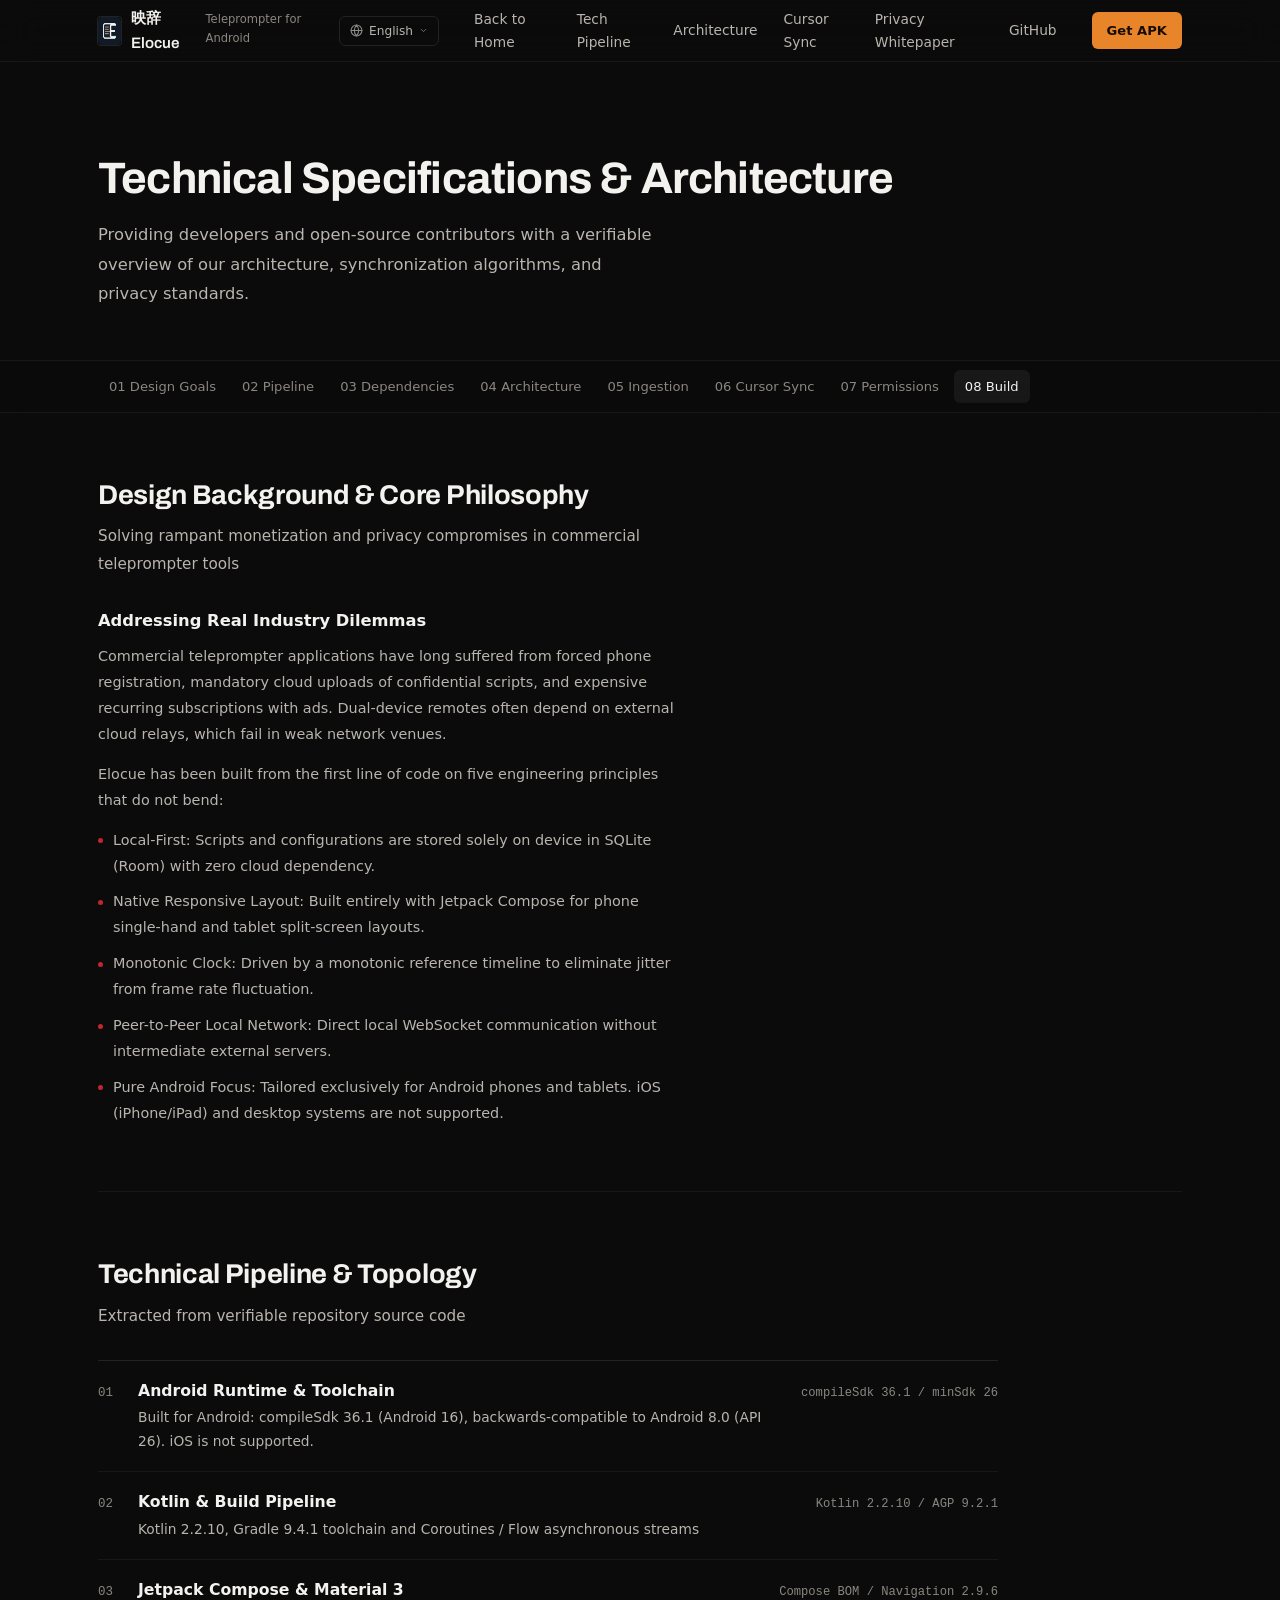
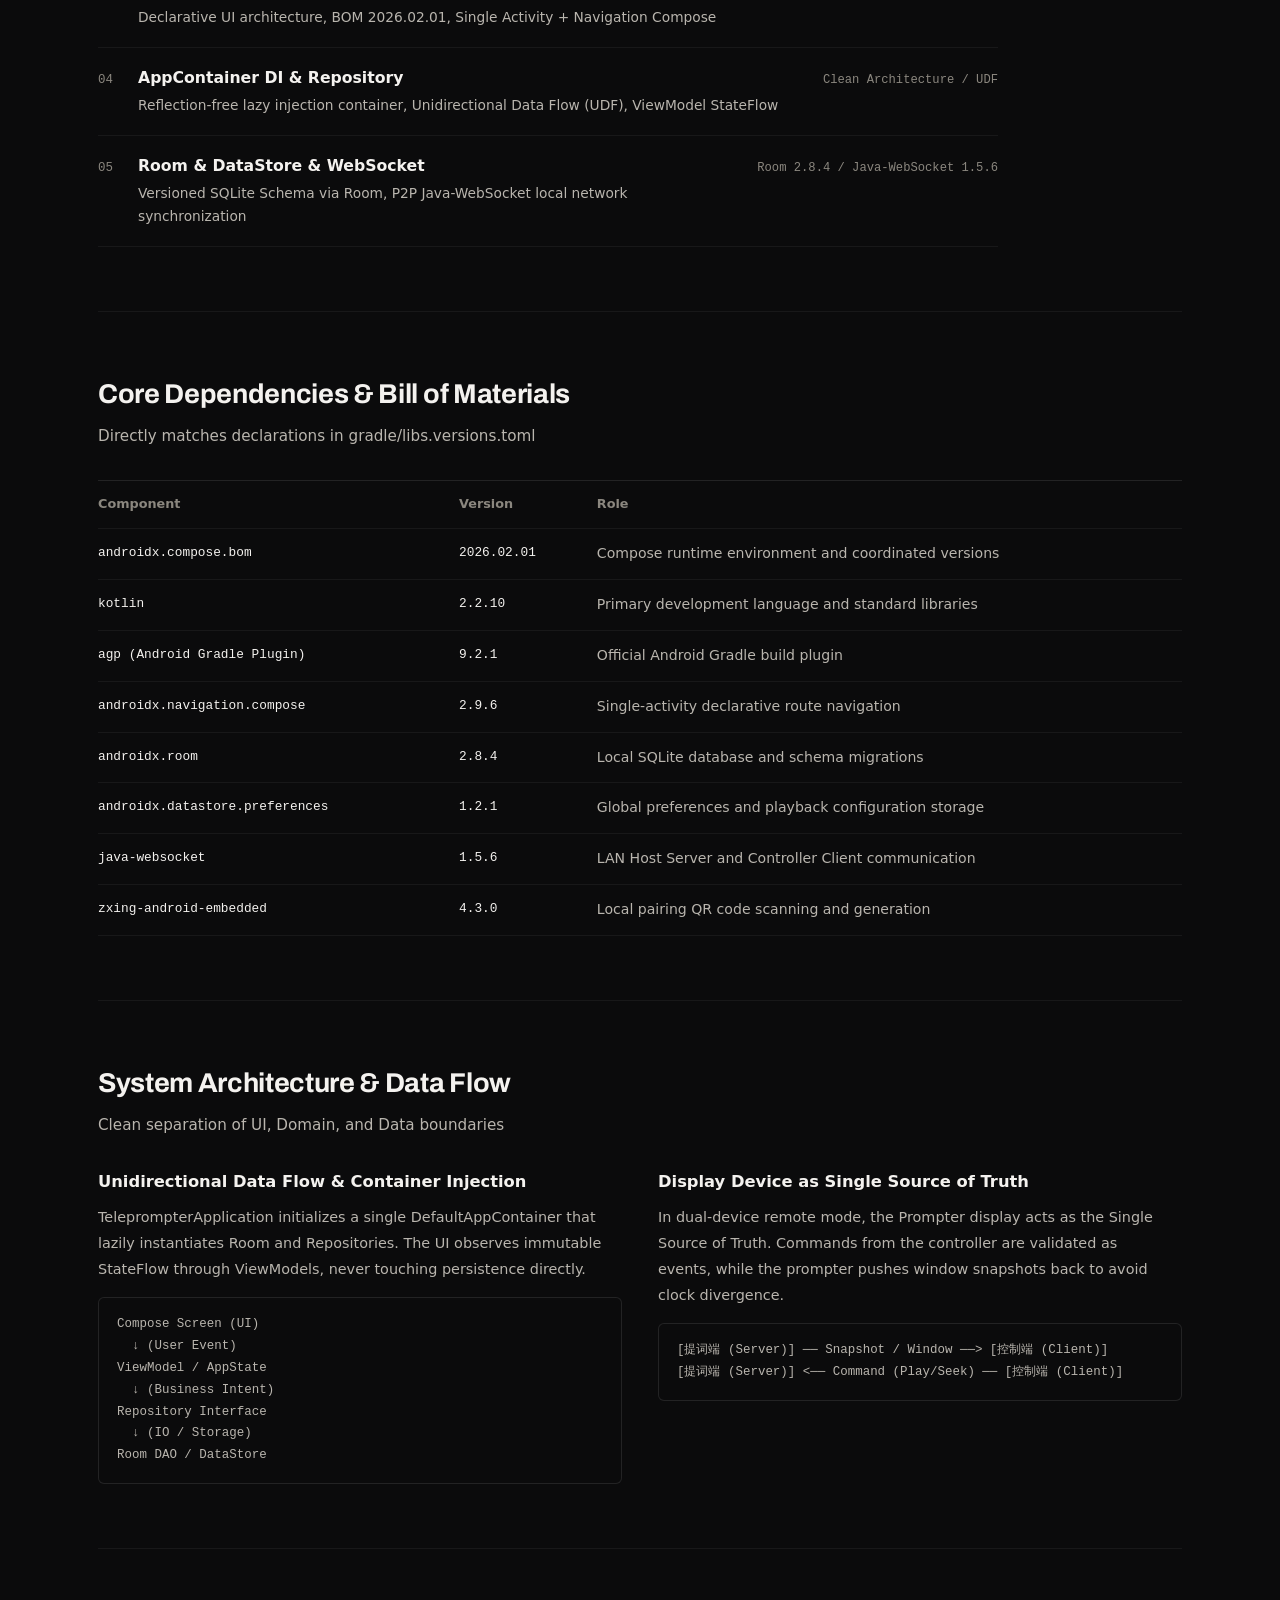
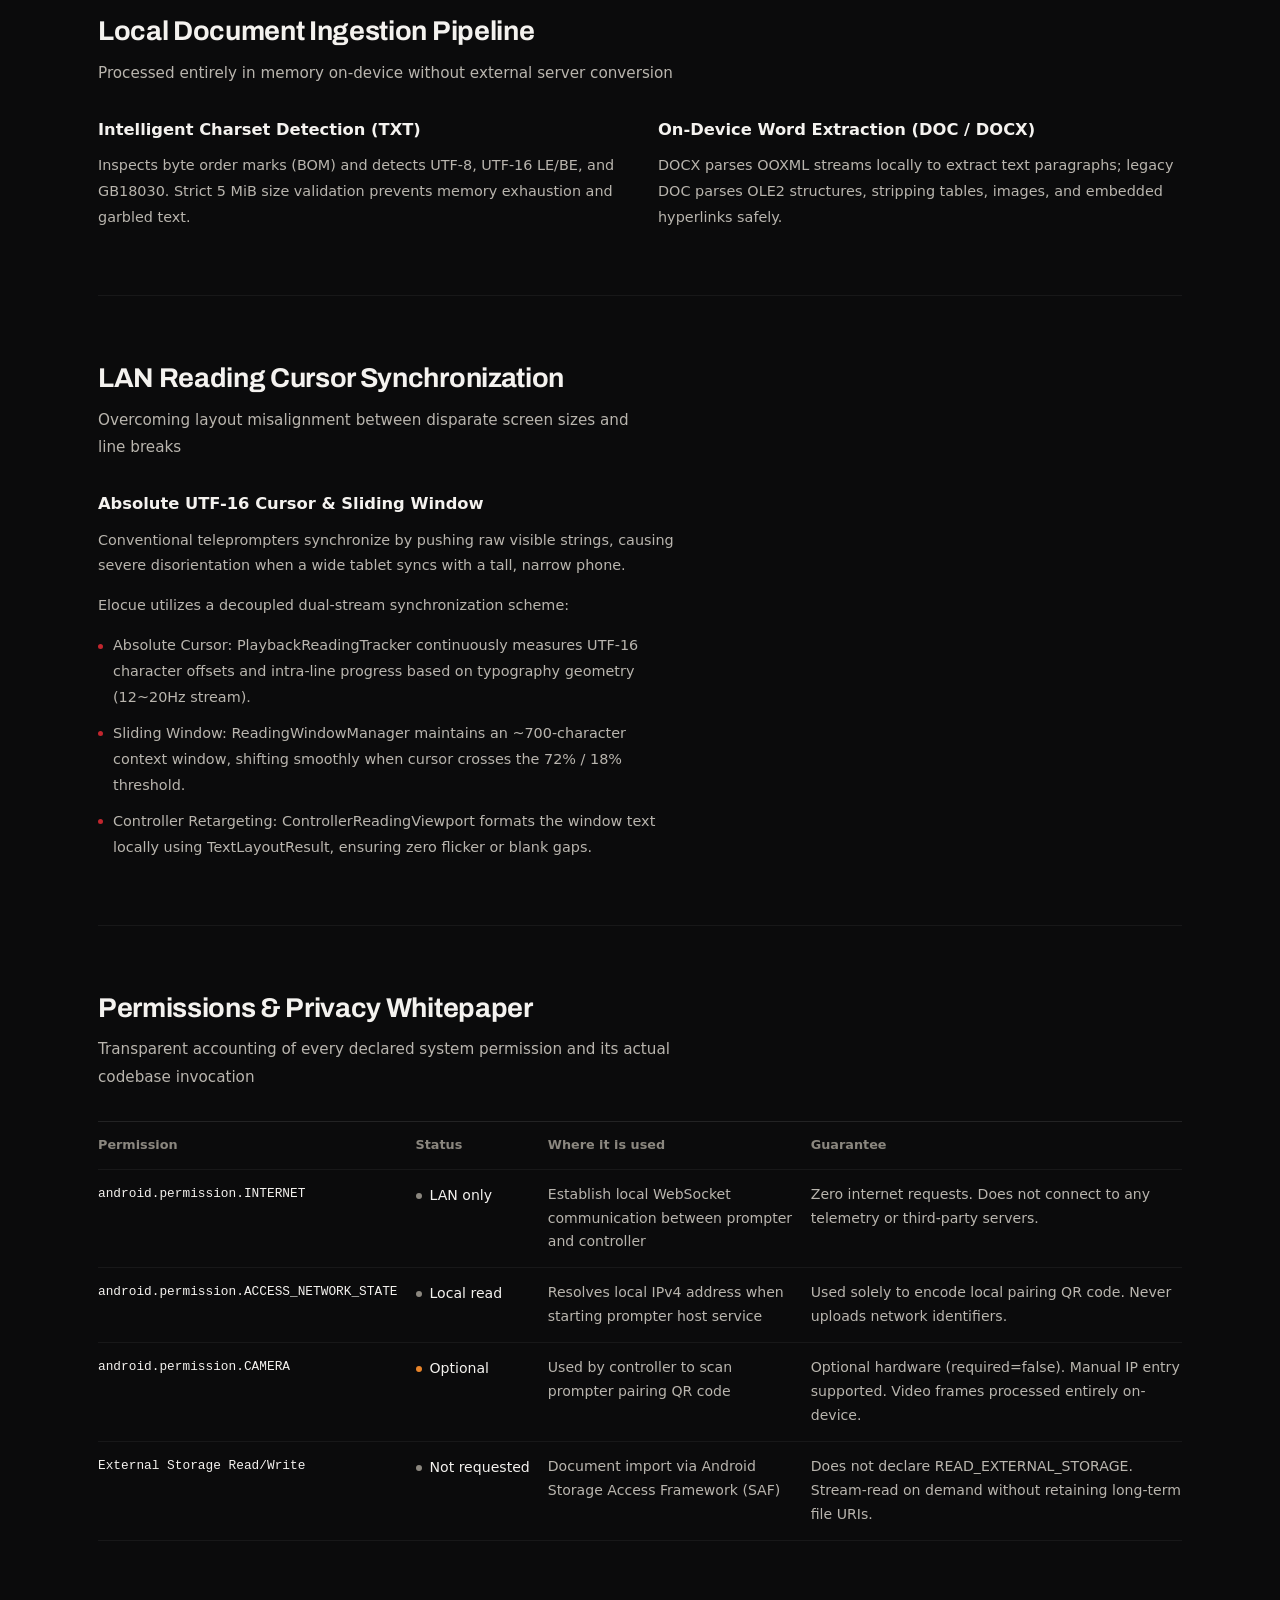
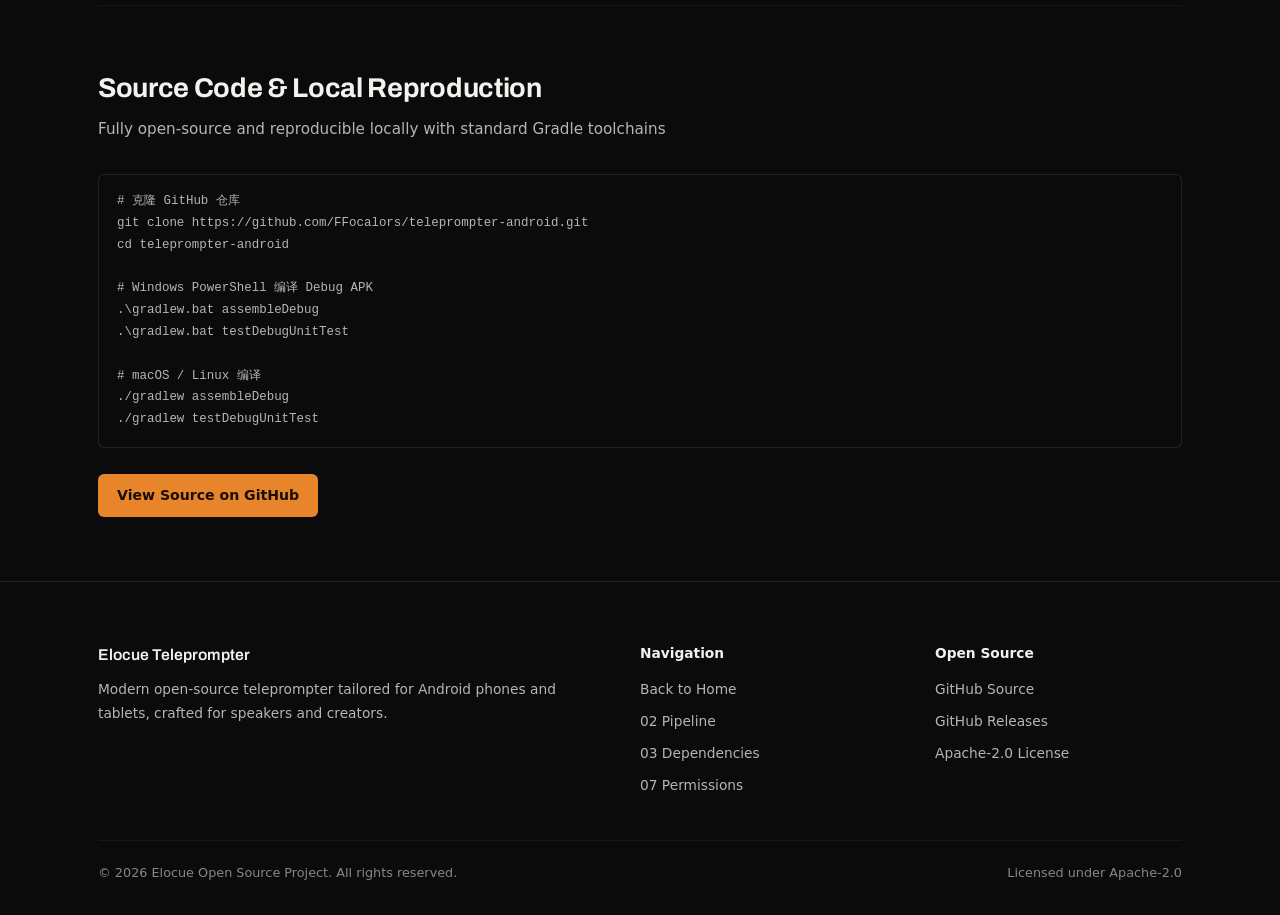
==== commit d4b7aa9a: "feat(website): rebuild site visuals and add interactive prompter demo The visual language now comes " ====
--- a/website/details.html
+++ b/website/details.html
@@ -6,47 +6,38 @@
   <title>技术档案与架构规范 - 映辞 · Elocue</title>
   <meta name="description" content="深入了解映辞 (Elocue) Android 开源提词器的技术路线、分层架构、数据存储、局域网双机远控算法、权限使用与隐私安全规范。">
 
-  <!-- 官方应用图标与 Favicon -->
   <link rel="icon" type="image/png" sizes="192x192" href="assets/logo.png">
   <link rel="apple-touch-icon" sizes="192x192" href="assets/logo.png">
   <link rel="icon" type="image/svg+xml" href="assets/favicon.svg">
   <link rel="shortcut icon" href="assets/favicon.ico">
 
-  <!-- 字体：Inter（英文/数字）+ 系统中文回退，离线时优雅降级 -->
-  <link rel="preconnect" href="https://fonts.googleapis.com">
-  <link rel="preconnect" href="https://fonts.gstatic.com" crossorigin>
-  <link rel="stylesheet" href="https://fonts.googleapis.com/css2?family=Inter:wght@400;500;600;700&display=swap">
-
-  <!-- 样式 -->
+  <!-- 字体在 css/main.css 里自托管（Archivo 仅拉丁子集） -->
+
   <link rel="stylesheet" href="css/main.css">
   <link rel="stylesheet" href="css/details.css">
 </head>
 <body>
 
-  <!-- ================= 极简顶部导航 (顶栏同一行：品牌与暗黑定制语言切换胶囊) ================= -->
   <header class="site-header">
     <div class="container nav-container">
       <div class="nav-left-combo">
         <a href="index.html" class="brand">
-          <img src="assets/logo.png" alt="映辞 Logo" class="brand-icon">
+          <img src="assets/logo.png" alt="映辞" class="brand-icon">
           <div class="brand-meta">
-            <span class="brand-name" data-i18n="brand.name">映辞 · Elocue</span>
-            <span class="brand-en">teleprompter-android</span>
+            <span class="brand-name">映辞 Elocue</span>
+            <span class="brand-en" data-i18n="nav.brand_sub">Android 提词器</span>
           </div>
         </a>
 
-        <div class="nav-combo-divider"></div>
-
-        <!-- 顶栏同行的自定义深黑玻璃语言选择器 (非系统原生组件) -->
         <div class="nav-lang-picker" id="navLangPickerDetails">
           <button class="lang-pill-btn" id="langPillBtnDetails" type="button" aria-haspopup="true" aria-expanded="false" title="切换语言 / Language">
-            <svg class="lang-pill-icon" width="13" height="13" viewBox="0 0 24 24" fill="none" stroke="currentColor" stroke-width="2" stroke-linecap="round" stroke-linejoin="round">
+            <svg class="lang-pill-icon" width="13" height="13" viewBox="0 0 24 24" fill="none" stroke="currentColor" stroke-width="2" stroke-linecap="round" stroke-linejoin="round" aria-hidden="true">
               <circle cx="12" cy="12" r="10"></circle>
               <line x1="2" y1="12" x2="22" y2="12"></line>
               <path d="M12 2a15.3 15.3 0 0 1 4 10 15.3 15.3 0 0 1-4 10 15.3 15.3 0 0 1-4-10 15.3 15.3 0 0 1 4-10z"></path>
             </svg>
             <span class="current-lang-text-sync">简体中文</span>
-            <svg class="lang-pill-arrow" width="9" height="9" viewBox="0 0 24 24" fill="none" stroke="currentColor" stroke-width="2.5" stroke-linecap="round" stroke-linejoin="round">
+            <svg class="lang-pill-arrow" width="9" height="9" viewBox="0 0 24 24" fill="none" stroke="currentColor" stroke-width="2.5" stroke-linecap="round" stroke-linejoin="round" aria-hidden="true">
               <polyline points="6 9 12 15 18 9"></polyline>
             </svg>
           </button>
@@ -74,7 +65,6 @@
       <nav aria-label="主要导航">
         <ul class="nav-links">
           <li><a href="index.html" class="nav-link" data-i18n="nav.back_home">返回首页</a></li>
-          <li><a href="#overview" class="nav-link" data-i18n="nav.design_goals">设计目标</a></li>
           <li><a href="#pipeline" class="nav-link" data-i18n="nav.pipeline">技术路线</a></li>
           <li><a href="#architecture" class="nav-link" data-i18n="nav.arch">系统架构</a></li>
           <li><a href="#remote-sync" class="nav-link" data-i18n="nav.cursor_algo">游标算法</a></li>
@@ -88,17 +78,14 @@
       </nav>
 
       <div class="nav-actions">
-        <a href="index.html#download" class="btn btn-primary btn-sm btn-nav-desktop" data-i18n="nav.get_apk">
-          获取 APK
-        </a>
+        <a href="index.html#download" class="btn btn-primary btn-sm btn-nav-desktop" data-i18n="nav.get_apk">获取 APK</a>
         <button class="menu-toggle" id="menuToggle" aria-label="展开导航菜单" aria-expanded="false">
-          <svg width="18" height="18" viewBox="0 0 24 24" fill="none" stroke="currentColor" stroke-width="2" stroke-linecap="round"><line x1="3" y1="6" x2="21" y2="6"/><line x1="3" y1="12" x2="21" y2="12"/><line x1="3" y1="18" x2="21" y2="18"/></svg>
+          <svg width="18" height="18" viewBox="0 0 24 24" fill="none" stroke="currentColor" stroke-width="2" stroke-linecap="round" aria-hidden="true"><line x1="3" y1="6" x2="21" y2="6"/><line x1="3" y1="12" x2="21" y2="12"/><line x1="3" y1="18" x2="21" y2="18"/></svg>
         </button>
       </div>
     </div>
   </header>
 
-  <!-- 移动端侧边抽屉 -->
   <div class="mobile-drawer" id="mobileDrawer">
     <ul class="mobile-menu-list">
       <li><a href="index.html" data-i18n="nav.back_home">返回首页</a></li>
@@ -111,14 +98,8 @@
     </ul>
   </div>
 
-  <!-- ================= 页面 Header ================= -->
   <section class="doc-header">
     <div class="container">
-      <div class="doc-breadcrumb">
-        <a href="index.html" data-i18n="details.breadcrumb_index">INDEX</a>
-        <span>/</span>
-        <span style="color: var(--text-white);" data-i18n="details.breadcrumb_current">TECHNICAL SPECIFICATIONS</span>
-      </div>
       <h1 class="doc-title" data-i18n="details.doc_title">技术档案与架构规范</h1>
       <p class="doc-lead" data-i18n="details.doc_lead">
         为开发者、极客用户与开源贡献者提供完整、真实、可复现的技术路线、分层架构、同步算法与隐私安全准则。
@@ -126,7 +107,6 @@
     </div>
   </section>
 
-  <!-- ================= 浮动粘性子导航条 ================= -->
   <div class="doc-subnav">
     <div class="container subnav-links">
       <a href="#overview" class="subnav-item active" data-i18n="details.subnav_01">01 设计目标</a>
@@ -142,10 +122,8 @@
 
   <main class="container">
 
-    <!-- 01 设计目标 -->
     <section class="doc-section" id="overview">
       <div class="doc-sec-header">
-        <div class="doc-sec-num">SECTION 01</div>
         <h2 class="doc-sec-title" data-i18n="details.sec01_title">设计背景与核心宗旨</h2>
         <p class="doc-sec-desc" data-i18n="details.sec01_desc">解决传统商业提词软件过度商业化与隐私滥用的现实痛点</p>
       </div>
@@ -155,89 +133,73 @@
         <p data-i18n="details.sec01_pain_p1">
           市面商业提词应用长期存在三大硬伤：强制手机号注册绑定、强行将隐私演讲文稿上传云端、以及高额买断/连续订阅与广告插播。在多端协同方面，双机远控大多依赖昂贵或高延迟的公网服务器中继，在演播厅、展会弱网或无网络环境下极易瘫痪。
         </p>
-        <p data-i18n="details.sec01_pain_p2">
-          映辞从首行代码起即确立了四个不可动摇的工程原则：
-        </p>
-        <div style="font-size: 0.88rem; color: var(--text-secondary); line-height: 1.8; margin-top: 12px;">
-          <div data-i18n="details.principle_local">&middot; <strong>Local-First（纯本地优先）</strong>：台本正文与配置全量存储于设备 SQLite (Room)，无云端依赖，用户掌握绝对数据控制权。</div>
-          <div data-i18n="details.principle_compose">&middot; <strong>原生响应式排版</strong>：全栈采用 Jetpack Compose 构建，统一测量视口，手机单手与平板大屏双栏兼顾。</div>
-          <div data-i18n="details.principle_clock">&middot; <strong>单调时钟推进</strong>：采用单调时间轴与锚点位移，杜绝刷新率波动引起的抖动与丢行。</div>
-          <div data-i18n="details.principle_p2p">&middot; <strong>无中继局域网直连</strong>：基于原生 WebSocket 实现同网段点对点通信，杜绝第三方公网中转。</div>
-          <div data-i18n="details.principle_android">&middot; <strong>原生 Android 专注</strong>：专为 Android 原生生态打造，全面适配 Android 手机与平板设备。暂不支持 iOS (iPhone/iPad) 苹果系统或桌面端。</div>
-        </div>
-      </div>
-    </section>
-
-    <!-- 02 可视化技术路线 -->
+        <p data-i18n="details.sec01_pain_p2">映辞从首行代码起即确立了五个不可动摇的工程原则：</p>
+        <ul class="plain-list">
+          <li data-i18n="details.principle_local">Local-First（纯本地优先）：台本正文与配置全量存储于设备 SQLite (Room)，无云端依赖，用户掌握绝对数据控制权。</li>
+          <li data-i18n="details.principle_compose">原生响应式排版：全栈采用 Jetpack Compose 构建，统一测量视口，手机单手与平板大屏双栏兼顾。</li>
+          <li data-i18n="details.principle_clock">单调时钟推进：采用单调时间轴与锚点位移，杜绝刷新率波动引起的抖动与丢行。</li>
+          <li data-i18n="details.principle_p2p">无中继局域网直连：基于原生 WebSocket 实现同网段点对点通信，杜绝第三方公网中转。</li>
+          <li data-i18n="details.principle_android">原生 Android 专注：专为 Android 原生生态打造，全面适配 Android 手机与平板设备。暂不支持 iOS (iPhone/iPad) 苹果系统或桌面端。</li>
+        </ul>
+      </div>
+    </section>
+
     <section class="doc-section" id="pipeline">
       <div class="doc-sec-header">
-        <div class="doc-sec-num">SECTION 02</div>
         <h2 class="doc-sec-title" data-i18n="details.sec02_title">技术路线与架构拓扑</h2>
         <p class="doc-sec-desc" data-i18n="details.sec02_desc">基于仓库真实代码提炼的技术层级流转</p>
       </div>
 
-      <div class="flow-container">
-        <div class="flow-step">
-          <div class="flow-step-left">
-            <span class="flow-idx">01</span>
-            <div class="flow-info">
-              <h4>Android Runtime & Toolchain</h4>
-              <p data-i18n="details.step1_desc">专为 Android 平台设计：编译适配 Android 16 (API 36.1)，向下兼容至 Android 8.0 (API 26)。暂无 iOS / 苹果版本支持计划。</p>
-            </div>
-          </div>
-          <span class="flow-tag">compileSdk 36.1 / minSdk 26</span>
-        </div>
-
-        <div class="flow-step">
-          <div class="flow-step-left">
-            <span class="flow-idx">02</span>
-            <div class="flow-info">
-              <h4>Kotlin & Build Pipeline</h4>
-              <p data-i18n="details.step2_desc">采用 Kotlin 2.2.10，Gradle 9.4.1 构建套件与协程并发流 (Flow)</p>
-            </div>
-          </div>
-          <span class="flow-tag">Kotlin 2.2.10 / AGP 9.2.1</span>
-        </div>
-
-        <div class="flow-step">
-          <div class="flow-step-left">
-            <span class="flow-idx">03</span>
-            <div class="flow-info">
-              <h4>Jetpack Compose & Material 3</h4>
-              <p data-i18n="details.step3_desc">声明式 UI 架构，BOM 2026.02.01，单 Activity + Navigation Compose</p>
-            </div>
-          </div>
-          <span class="flow-tag">Compose BOM / Navigation 2.9.6</span>
-        </div>
-
-        <div class="flow-step">
-          <div class="flow-step-left">
-            <span class="flow-idx">04</span>
-            <div class="flow-info">
-              <h4>AppContainer DI & Repository</h4>
-              <p data-i18n="details.step4_desc">轻量无反射延迟注入，单向数据流驱动，ViewModel 响应式状态流</p>
-            </div>
-          </div>
-          <span class="flow-tag">Clean Architecture / UDF</span>
-        </div>
-
-        <div class="flow-step">
-          <div class="flow-step-left">
-            <span class="flow-idx">05</span>
-            <div class="flow-info">
-              <h4>Room & DataStore & WebSocket</h4>
-              <p data-i18n="details.step5_desc">版本化 SQLite Schema 存储台本，局域网 Java-WebSocket 双机点对点通信</p>
-            </div>
-          </div>
-          <span class="flow-tag">Room 2.8.4 / Java-WebSocket 1.5.6</span>
-        </div>
-      </div>
-    </section>
-
-    <!-- 03 完整依赖清单 -->
+      <ol class="pipeline">
+        <li class="pipeline-step">
+          <span class="pipeline-idx">01</span>
+          <div class="pipeline-body">
+            <h4>Android Runtime &amp; Toolchain</h4>
+            <p data-i18n="details.step1_desc">专为 Android 平台设计：编译适配 Android 16 (API 36.1)，向下兼容至 Android 8.0 (API 26)。暂无 iOS / 苹果版本支持计划。</p>
+          </div>
+          <span class="pipeline-tag">compileSdk 36.1 / minSdk 26</span>
+        </li>
+
+        <li class="pipeline-step">
+          <span class="pipeline-idx">02</span>
+          <div class="pipeline-body">
+            <h4>Kotlin &amp; Build Pipeline</h4>
+            <p data-i18n="details.step2_desc">采用 Kotlin 2.2.10，Gradle 9.4.1 构建套件与协程并发流 (Flow)</p>
+          </div>
+          <span class="pipeline-tag">Kotlin 2.2.10 / AGP 9.2.1</span>
+        </li>
+
+        <li class="pipeline-step">
+          <span class="pipeline-idx">03</span>
+          <div class="pipeline-body">
+            <h4>Jetpack Compose &amp; Material 3</h4>
+            <p data-i18n="details.step3_desc">声明式 UI 架构，BOM 2026.02.01，单 Activity + Navigation Compose</p>
+          </div>
+          <span class="pipeline-tag">Compose BOM / Navigation 2.9.6</span>
+        </li>
+
+        <li class="pipeline-step">
+          <span class="pipeline-idx">04</span>
+          <div class="pipeline-body">
+            <h4>AppContainer DI &amp; Repository</h4>
+            <p data-i18n="details.step4_desc">轻量无反射延迟注入，单向数据流驱动，ViewModel 响应式状态流</p>
+          </div>
+          <span class="pipeline-tag">Clean Architecture / UDF</span>
+        </li>
+
+        <li class="pipeline-step">
+          <span class="pipeline-idx">05</span>
+          <div class="pipeline-body">
+            <h4>Room &amp; DataStore &amp; WebSocket</h4>
+            <p data-i18n="details.step5_desc">版本化 SQLite Schema 存储台本，局域网 Java-WebSocket 双机点对点通信</p>
+          </div>
+          <span class="pipeline-tag">Room 2.8.4 / Java-WebSocket 1.5.6</span>
+        </li>
+      </ol>
+    </section>
+
     <section class="doc-section" id="stack">
       <div class="doc-sec-header">
-        <div class="doc-sec-num">SECTION 03</div>
         <h2 class="doc-sec-title" data-i18n="details.sec03_title">核心依赖清单与版本</h2>
         <p class="doc-sec-desc" data-i18n="details.sec03_desc">全部直接对应项目 <code>gradle/libs.versions.toml</code> 声明</p>
       </div>
@@ -245,9 +207,9 @@
       <table class="tech-spec-table">
         <thead>
           <tr>
-            <th data-i18n="details.th_component">COMPONENT / LIBRARY</th>
-            <th data-i18n="details.th_version">VERSION</th>
-            <th data-i18n="details.th_role">ROLE & SCOPE</th>
+            <th data-i18n="details.th_component">组件</th>
+            <th data-i18n="details.th_version">版本号</th>
+            <th data-i18n="details.th_role">作用</th>
           </tr>
         </thead>
         <tbody>
@@ -295,10 +257,8 @@
       </table>
     </section>
 
-    <!-- 04 系统架构 -->
     <section class="doc-section" id="architecture">
       <div class="doc-sec-header">
-        <div class="doc-sec-num">SECTION 04</div>
         <h2 class="doc-sec-title" data-i18n="details.sec04_title">系统分层与数据流</h2>
         <p class="doc-sec-desc" data-i18n="details.sec04_desc">单工程模块设计，清晰划分 UI、Domain、Data 边界</p>
       </div>
@@ -309,8 +269,7 @@
           <p data-i18n="details.sec04_p1_body">
             TeleprompterApplication 初始化单一 DefaultAppContainer，负责延迟构造 Room 数据库与 Repositories。UI 层通过 ViewModel 暴露不可变 StateFlow，页面永远不直接触碰持久化底层。
           </p>
-          <div class="code-terminal">
-Compose Screen (UI)
+          <div class="code-terminal">Compose Screen (UI)
   ↓ (User Event)
 ViewModel / AppState
   ↓ (Business Intent)
@@ -324,17 +283,14 @@
           <p data-i18n="details.sec04_p2_body">
             在双机远控架构中，提词端是唯一真实状态源 (Single Source of Truth)。控制端发送的命令经校验后转换为业务事件；提词端将最新排版快照与阅读游标反向推回控制端，避免双向时钟分歧。
           </p>
-          <div class="code-terminal">
-[提词端 (Server)] ── Snapshot / Window ──&gt; [控制端 (Client)]
+          <div class="code-terminal">[提词端 (Server)] ── Snapshot / Window ──&gt; [控制端 (Client)]
 [提词端 (Server)] &lt;── Command (Play/Seek) ── [控制端 (Client)]</div>
         </div>
       </div>
     </section>
 
-    <!-- 05 文档流水线 -->
     <section class="doc-section" id="parsing">
       <div class="doc-sec-header">
-        <div class="doc-sec-num">SECTION 05</div>
         <h2 class="doc-sec-title" data-i18n="details.sec05_title">本地文档解析流水线</h2>
         <p class="doc-sec-desc" data-i18n="details.sec05_desc">不依赖任何第三方服务端，全流程在终端设备内存中安全流式解析</p>
       </div>
@@ -356,34 +312,28 @@
       </div>
     </section>
 
-    <!-- 06 游标同步算法 -->
     <section class="doc-section" id="remote-sync">
       <div class="doc-sec-header">
-        <div class="doc-sec-num">SECTION 06</div>
         <h2 class="doc-sec-title" data-i18n="details.sec06_title">局域网阅读游标同步算法</h2>
         <p class="doc-sec-desc" data-i18n="details.sec06_desc">攻克双设备屏幕尺寸与折行不一致导致的长文错位问题</p>
       </div>
 
-      <div class="arch-panel" style="margin-bottom: 20px;">
+      <div class="arch-panel">
         <h4 data-i18n="details.sec06_body_title">绝对 UTF-16 游标与滑动阅读窗口</h4>
         <p data-i18n="details.sec06_body_p1">
           传统提词软件双机同步多采用“直接推送屏幕可见文字字符串”的粗暴方案，一旦提词端是横屏大平板而控制端是竖屏窄手机，极易引发严重换行错乱与跳变。
         </p>
-        <p data-i18n="details.sec06_body_p2">
-          映辞采用双流解耦同步算法：
-        </p>
-        <div style="font-size: 0.86rem; color: var(--text-secondary); line-height: 1.8; margin-top: 10px;">
-          <div data-i18n="details.sec06_c1">&middot; <strong>绝对阅读游标 (Cursor)</strong>：提词端 PlaybackReadingTracker 根据实际排版几何与固定阅读锚点，持续计算全文绝对 UTF-16 字符偏移量与行内亚字符进度（约 12~20Hz 高频传输）。</div>
-          <div data-i18n="details.sec06_c2">&middot; <strong>滑动窗口 (Window)</strong>：ReadingWindowManager 维护低频约 700 字符的大上下文窗口，在游标触达前进 72% / 后退 18% 阈值时平滑滑动。</div>
-          <div data-i18n="details.sec06_c3">&middot; <strong>控制端重排版 (Retargeting)</strong>：控制端 ControllerReadingViewport 利用本地 TextLayoutResult 排版窗口文字，配合 Pending Cursor 机制，确保长文持续滚动零空白与零回跳。</div>
-        </div>
-      </div>
-    </section>
-
-    <!-- 07 权限白皮书 -->
+        <p data-i18n="details.sec06_body_p2">映辞采用双流解耦同步算法：</p>
+        <ul class="plain-list">
+          <li data-i18n="details.sec06_c1">绝对阅读游标 (Cursor)：提词端 PlaybackReadingTracker 根据实际排版几何与固定阅读锚点，持续计算全文绝对 UTF-16 字符偏移量与行内亚字符进度（约 12~20Hz 高频传输）。</li>
+          <li data-i18n="details.sec06_c2">滑动窗口 (Window)：ReadingWindowManager 维护低频约 700 字符的大上下文窗口，在游标触达前进 72% / 后退 18% 阈值时平滑滑动。</li>
+          <li data-i18n="details.sec06_c3">控制端重排版 (Retargeting)：控制端 ControllerReadingViewport 利用本地 TextLayoutResult 排版窗口文字，配合 Pending Cursor 机制，确保长文持续滚动零空白与零回跳。</li>
+        </ul>
+      </div>
+    </section>
+
     <section class="doc-section" id="privacy">
       <div class="doc-sec-header">
-        <div class="doc-sec-num">SECTION 07</div>
         <h2 class="doc-sec-title" data-i18n="details.sec07_title">权限与隐私安全白皮书</h2>
         <p class="doc-sec-desc" data-i18n="details.sec07_desc">透明列出应用所声明的每一项系统权限与真实代码调用场景</p>
       </div>
@@ -391,34 +341,34 @@
       <table class="tech-spec-table">
         <thead>
           <tr>
-            <th data-i18n="details.th_perm">PERMISSION</th>
-            <th data-i18n="details.th_status">STATUS</th>
-            <th data-i18n="details.th_usage">USAGE CONTEXT</th>
-            <th data-i18n="details.th_security">SECURITY GUARANTEE</th>
+            <th data-i18n="details.th_perm">权限</th>
+            <th data-i18n="details.th_status">状态</th>
+            <th data-i18n="details.th_usage">使用场景</th>
+            <th data-i18n="details.th_security">安全保证</th>
           </tr>
         </thead>
         <tbody>
           <tr>
             <td class="code-cell">android.permission.INTERNET</td>
-            <td><span class="perm-badge safe">SAFE / LAN ONLY</span></td>
+            <td><span class="status" data-i18n="details.perm1_status">局域网内</span></td>
             <td data-i18n="details.perm1_usage">提词端与控制端之间建立局域网 WebSocket 连接</td>
             <td data-i18n="details.perm1_sec">代码中无公网请求，不连接任何第三方中继或遥测服务。</td>
           </tr>
           <tr>
             <td class="code-cell">android.permission.ACCESS_NETWORK_STATE</td>
-            <td><span class="perm-badge safe">SAFE / LOCAL</span></td>
+            <td><span class="status" data-i18n="details.perm2_status">仅本地读取</span></td>
             <td data-i18n="details.perm2_usage">提词端启动远控时解析当前设备的局域网 IPv4 地址</td>
             <td data-i18n="details.perm2_sec">仅用于在本地生成配对二维码，不读取或上传网络标识符。</td>
           </tr>
           <tr>
             <td class="code-cell">android.permission.CAMERA</td>
-            <td><span class="perm-badge">OPTIONAL DYNAMIC</span></td>
+            <td><span class="status status--optional" data-i18n="details.perm3_status">可选授权</span></td>
             <td data-i18n="details.perm3_usage">控制端扫描提词端配对二维码时使用</td>
             <td data-i18n="details.perm3_sec">非必需硬件（required=false），支持手动输入连接信息；画面纯本地分析不上传。</td>
           </tr>
           <tr>
             <td class="code-cell" data-i18n="details.perm4_title">外部存储读写权限</td>
-            <td><span class="perm-badge safe">ZERO PERMISSION</span></td>
+            <td><span class="status" data-i18n="details.perm4_status">无需申请</span></td>
             <td data-i18n="details.perm4_usage">文档导入基于 Android Storage Access Framework (SAF)</td>
             <td data-i18n="details.perm4_sec">不申请 READ_EXTERNAL_STORAGE，单次流式读取，不长期持有文件 URI。</td>
           </tr>
@@ -426,16 +376,13 @@
       </table>
     </section>
 
-    <!-- 08 源码与构建 -->
     <section class="doc-section" id="build">
       <div class="doc-sec-header">
-        <div class="doc-sec-num">SECTION 08</div>
         <h2 class="doc-sec-title" data-i18n="details.sec08_title">源码获取与本地复现</h2>
         <p class="doc-sec-desc" data-i18n="details.sec08_desc">基于标准开源规范，任何开发者均可直接在本地独立复现完整构建</p>
       </div>
 
-      <div class="code-terminal" style="padding: 20px;">
-# 克隆 GitHub 仓库
+      <div class="code-terminal"># 克隆 GitHub 仓库
 git clone https://github.com/FFocalors/teleprompter-android.git
 cd teleprompter-android
 
@@ -447,7 +394,7 @@
 ./gradlew assembleDebug
 ./gradlew testDebugUnitTest</div>
 
-      <div style="margin-top: 24px;">
+      <div class="doc-cta">
         <a href="https://github.com/FFocalors/teleprompter-android" target="_blank" rel="noopener noreferrer" class="btn btn-primary" data-bind-href="githubRepoUrl" data-i18n="details.sec08_cta">
           前往 GitHub 查阅完整源码
         </a>
@@ -456,7 +403,6 @@
 
   </main>
 
-  <!-- ================= 极简页脚 ================= -->
   <footer class="site-footer">
     <div class="container">
       <div class="footer-top">
@@ -468,7 +414,7 @@
         </div>
 
         <div class="footer-col">
-          <h5 data-i18n="footer.nav_title">NAVIGATION</h5>
+          <h5 data-i18n="footer.nav_title">网站导航</h5>
           <ul class="footer-col-links">
             <li><a href="index.html" data-i18n="nav.back_home">返回首页</a></li>
             <li><a href="#pipeline" data-i18n="details.subnav_02">02 技术路线</a></li>
@@ -478,7 +424,7 @@
         </div>
 
         <div class="footer-col">
-          <h5 data-i18n="footer.code_title">OPEN SOURCE</h5>
+          <h5 data-i18n="footer.code_title">开源与代码</h5>
           <ul class="footer-col-links">
             <li><a href="https://github.com/FFocalors/teleprompter-android" target="_blank" rel="noopener noreferrer" data-bind-href="githubRepoUrl" data-i18n="nav.github">GitHub 仓库</a></li>
             <li><a href="https://github.com/FFocalors/teleprompter-android/releases" target="_blank" rel="noopener noreferrer" data-bind-href="githubReleasesUrl">GitHub Releases</a></li>
--- a/website/css/main.css
+++ b/website/css/main.css
@@ -1,150 +1,156 @@
 /* ==========================================================================
-   映辞 · Elocue (Teleprompter Android) 官网全局样式
-   高级工业质感 · 拒绝 AI Slop 廉价感 · 严禁 Emoji · 精细微反光边框
+   映辞 · Elocue 官网全局样式
+   视觉取自产品运行时本身：近黑提词面、台词白、跟随语速的红色阅读基准带。
+   红色只用于结构与阅读带，橙色只用于可点击的东西。
    ========================================================================== */
 
+/* Archivo（变量字体，仅拉丁子集，34 KB）自托管：不请求 Google Fonts，
+   国内网络下不会有几秒的挂起。授权见 assets/fonts/OFL.txt */
+@font-face {
+  font-family: "Archivo";
+  font-style: normal;
+  font-weight: 100 900;
+  font-display: swap;
+  src: url("../assets/fonts/archivo-latin.woff2") format("woff2");
+  unicode-range: U+0000-00FF, U+0131, U+0152-0153, U+02BB-02BC, U+02C6, U+02DA,
+    U+02DC, U+0304, U+0308, U+0329, U+2000-206F, U+20AC, U+2122, U+2191, U+2193,
+    U+2212, U+2215, U+FEFF, U+FFFD;
+}
+
 :root {
-  /* 深度微冷灰阶系统 (Neutral Obsidian Scale) */
-  --bg-canvas: #0a0c0d;
-  --bg-surface: #121517;
-  --bg-surface-elevated: #1a1e20;
-  --bg-surface-card: #15181a;
-  --bg-surface-hover: #22272a;
-
-  /* 边框体系 (精确 1px 微反光线) */
-  --border-subtle: rgba(255, 255, 255, 0.06);
-  --border-default: rgba(255, 255, 255, 0.1);
-  --border-hover: rgba(255, 255, 255, 0.2);
-  --border-glass: rgba(255, 255, 255, 0.14);
-
-  /* 工业精炼品牌色 */
-  --brand-orange: #ed7d1c;
-  --brand-orange-hover: #ff9640;
-  --brand-orange-pressed: #d96d14;
-  --brand-orange-glow: rgba(237, 125, 28, 0.32);
-  --brand-orange-dim: rgba(237, 125, 28, 0.12);
-  --brand-orange-border: rgba(237, 125, 28, 0.38);
-
-  /* 提词红线 */
-  --guide-red: #ff3b30;
-  --guide-red-glow: rgba(255, 59, 48, 0.5);
-
-  /* 状态绿 */
-  --status-green: #34c759;
-  --status-green-dim: rgba(52, 199, 89, 0.12);
-
-  /* 文字系统 */
-  --text-white: #ffffff;
-  --text-primary: #f0f2f4;
-  --text-secondary: #a4acb3;
-  --text-tertiary: #6b7278;
-
-  /* 字体栈：Inter + 系统中文回退 */
-  --font-sans: "Inter", -apple-system, BlinkMacSystemFont, "Segoe UI", "PingFang SC", "Hiragino Sans GB", "Microsoft YaHei", sans-serif;
+  /* 提词面 */
+  --ink: #0b0b0c;
+  --ink-raised: #131315;
+  --ink-panel: #17171a;
+  --ink-hover: #1f1f23;
+
+  /* 台词白 */
+  --paper: #f4f2ef;
+  --paper-2: #b9b5ae;
+  --paper-3: #8b877f;
+
+  /* 阅读基准带 */
+  --band: #c2262e;
+  --band-ink: #e0707a;
+  --band-line: rgba(194, 38, 46, 0.5);
+  --band-fill: rgba(194, 38, 46, 0.12);
+
+  /* 控制橙 */
+  --cue: #e8842a;
+  --cue-hi: #f59a45;
+  --cue-ink: #180d02;
+
+  /* 分隔线 */
+  --rule: rgba(244, 242, 239, 0.1);
+  --rule-soft: rgba(244, 242, 239, 0.055);
+  --rule-strong: rgba(244, 242, 239, 0.22);
+
+  /* 字体：拉丁交给系统 UI 字体（Archivo 优先做标题），中文交回系统中文字体。
+     顺序不能反——把中文字体放前面会让英文标点取到全角字形。 */
+  --font-display: "Archivo", system-ui, -apple-system, "Segoe UI", "PingFang SC",
+    "HarmonyOS Sans SC", "MiSans", "Source Han Sans SC", "Noto Sans CJK SC",
+    "Microsoft YaHei", sans-serif;
+  --font-sans: system-ui, -apple-system, "Segoe UI", "PingFang SC",
+    "HarmonyOS Sans SC", "MiSans", "Source Han Sans SC", "Noto Sans CJK SC",
+    "Microsoft YaHei", sans-serif;
   --font-mono: ui-monospace, "SF Mono", SFMono-Regular, Menlo, Consolas, monospace;
 
-  /* 圆角规范 */
-  --radius-xs: 4px;
-  --radius-sm: 8px;
-  --radius-md: 12px;
-  --radius-lg: 20px;
-  --radius-xl: 28px;
-  --radius-full: 9999px;
-
-  /* 尺寸 */
-  --max-width: 1120px;
-  --header-height: 64px;
-
-  /* 动效 */
-  --transition: 200ms cubic-bezier(0.16, 1, 0.3, 1);
-  --duration-fast: 180ms;
-}
-
-/* 基础重置 */
-*, *::before, *::after {
+  --r-1: 3px;
+  --r-2: 6px;
+  --r-3: 10px;
+  --r-full: 999px;
+
+  --max-width: 1140px;
+  --header-height: 62px;
+
+  --ease: cubic-bezier(0.16, 1, 0.3, 1);
+  --t: 180ms var(--ease);
+}
+
+*,
+*::before,
+*::after {
   box-sizing: border-box;
   margin: 0;
   padding: 0;
 }
 
 html {
+  background-color: var(--ink);
+  color: var(--paper);
   font-family: var(--font-sans);
-  background-color: var(--bg-canvas);
-  color: var(--text-primary);
+  font-size: 100%;
   line-height: 1.6;
   scroll-behavior: smooth;
+  scroll-padding-top: calc(var(--header-height) + 24px);
   -webkit-font-smoothing: antialiased;
   -moz-osx-font-smoothing: grayscale;
-  font-feature-settings: "cv02", "cv03", "cv04", "cv11";
-  text-rendering: optimizeLegibility;
+  text-spacing-trim: space-first;
 }
 
 body {
   min-height: 100vh;
   display: flex;
   flex-direction: column;
-  background-color: var(--bg-canvas);
+  background-color: var(--ink);
   overflow-x: hidden;
 }
 
-/* 纯净暗黑背景（顶部聚光 + 细腻双色径向漫射） */
-body {
-  background-image:
-    radial-gradient(ellipse 80% 520px at 50% -180px, rgba(237, 125, 28, 0.075) 0%, transparent 70%),
-    radial-gradient(ellipse 60% 480px at 90% 110%, rgba(52, 64, 78, 0.1) 0%, transparent 70%);
-  background-repeat: no-repeat;
-  background-attachment: fixed;
-}
-
 ::selection {
-  background-color: var(--brand-orange);
-  color: #000000;
+  background-color: var(--band);
+  color: #fff;
 }
 
 a {
-  color: var(--text-secondary);
+  color: var(--paper-2);
   text-decoration: none;
-  transition: color var(--transition);
+  transition: color var(--t);
 }
 
 a:hover {
-  color: var(--text-white);
-}
-
-img, svg {
+  color: var(--paper);
+}
+
+img,
+svg {
   display: block;
 }
 
 code {
   font-family: var(--font-mono);
-  font-size: 0.88em;
-  background-color: rgba(255, 255, 255, 0.07);
-  border: 1px solid var(--border-subtle);
+  font-size: 0.86em;
+  background-color: var(--ink-panel);
+  border: 1px solid var(--rule-soft);
   padding: 1px 5px;
-  border-radius: var(--radius-xs);
-  color: var(--text-primary);
-}
-
-/* 容器规范 */
+  border-radius: var(--r-1);
+  color: var(--paper);
+}
+
+/* 键盘焦点：全站统一，任何地方都不许再 outline: none */
+:focus-visible {
+  outline: 2px solid var(--cue);
+  outline-offset: 3px;
+}
+
 .container {
   width: 100%;
   max-width: var(--max-width);
   margin: 0 auto;
-  padding: 0 24px;
+  padding: 0 28px;
 }
 
 /* ==========================================================================
-   极简顶部导航 (Navbar)
+   顶部导航
    ========================================================================== */
 .site-header {
   position: sticky;
   top: 0;
   z-index: 100;
   height: var(--header-height);
-  background-color: rgba(10, 12, 13, 0.72);
-  backdrop-filter: blur(20px) saturate(140%);
-  -webkit-backdrop-filter: blur(20px) saturate(140%);
-  border-bottom: 1px solid var(--border-subtle);
+  background-color: rgba(11, 11, 12, 0.82);
+  backdrop-filter: blur(18px);
+  -webkit-backdrop-filter: blur(18px);
+  border-bottom: 1px solid var(--rule-soft);
 }
 
 .nav-container {
@@ -152,16 +158,51 @@
   align-items: center;
   justify-content: space-between;
   height: 100%;
-}
-
-/* 顶部导航左侧组合 (品牌 Logo + 紧凑语言切换胶囊，顶栏同一行) */
+  gap: 24px;
+}
+
 .nav-left-combo {
   display: flex;
   align-items: center;
-  gap: 14px;
-}
-
-/* 顶栏同行的自定义深黑玻璃语言选择器 (绝对无系统原生组件感) */
+  gap: 16px;
+  min-width: 0;
+}
+
+.brand {
+  display: flex;
+  align-items: center;
+  gap: 10px;
+}
+
+.brand-icon {
+  width: 28px;
+  height: 28px;
+  border-radius: var(--r-1);
+  overflow: hidden;
+  box-shadow: 0 0 0 1px var(--rule);
+}
+
+.brand-meta {
+  display: flex;
+  align-items: baseline;
+  gap: 8px;
+  min-width: 0;
+}
+
+.brand-name {
+  font-family: var(--font-display);
+  font-size: 0.95rem;
+  font-weight: 600;
+  color: var(--paper);
+  letter-spacing: -0.005em;
+}
+
+.brand-en {
+  font-size: 0.72rem;
+  color: var(--paper-3);
+}
+
+/* 语言选择器 */
 .nav-lang-picker {
   position: relative;
   display: inline-flex;
@@ -172,82 +213,61 @@
   display: inline-flex;
   align-items: center;
   gap: 6px;
-  height: 28px;
+  height: 30px;
   padding: 0 10px;
-  background: rgba(255, 255, 255, 0.04);
-  border: 1px solid rgba(255, 255, 255, 0.12);
-  border-radius: var(--radius-sm);
-  color: var(--text-secondary);
+  background: transparent;
+  border: 1px solid var(--rule);
+  border-radius: var(--r-2);
+  color: var(--paper-2);
   font-family: inherit;
-  font-size: 0.74rem;
-  font-weight: 500;
+  font-size: 0.76rem;
   cursor: pointer;
-  transition: all var(--transition);
-  user-select: none;
-  outline: none;
+  transition: border-color var(--t), color var(--t);
 }
 
 .lang-pill-btn:hover {
-  background: rgba(255, 255, 255, 0.08);
-  border-color: rgba(255, 255, 255, 0.22);
-  color: var(--text-white);
+  border-color: var(--rule-strong);
+  color: var(--paper);
 }
 
 .lang-pill-btn[aria-expanded="true"] {
-  background: var(--brand-orange-dim);
-  border-color: var(--brand-orange-border);
-  color: var(--brand-orange);
+  border-color: var(--cue);
+  color: var(--cue);
 }
 
 .lang-pill-icon {
-  color: var(--brand-orange);
   flex-shrink: 0;
-  opacity: 0.9;
+  opacity: 0.75;
 }
 
 .lang-pill-arrow {
   flex-shrink: 0;
   opacity: 0.6;
-  transition: transform var(--transition);
+  transition: transform var(--t);
 }
 
 .lang-pill-btn[aria-expanded="true"] .lang-pill-arrow {
   transform: rotate(180deg);
 }
 
-/* 纯手工深黑磨砂悬浮菜单 (彻底杜绝系统白色大框) */
 .lang-pill-dropdown {
   position: absolute;
   top: calc(100% + 6px);
   left: 0;
-  min-width: 130px;
-  background: #14171a;
-  border: 1px solid rgba(255, 255, 255, 0.12);
-  border-radius: var(--radius-sm);
-  padding: 5px;
-  box-shadow:
-    0 16px 36px -8px rgba(0, 0, 0, 0.92),
-    0 0 0 1px rgba(255, 255, 255, 0.05);
+  min-width: 132px;
+  background: var(--ink-panel);
+  border: 1px solid var(--rule);
+  border-radius: var(--r-2);
+  padding: 4px;
+  box-shadow: 0 18px 40px -10px rgba(0, 0, 0, 0.9);
   display: none;
   flex-direction: column;
   gap: 2px;
   z-index: 250;
-  animation: langFade 0.16s cubic-bezier(0.16, 1, 0.3, 1);
 }
 
 .lang-pill-dropdown.open {
   display: flex;
-}
-
-@keyframes langFade {
-  from {
-    opacity: 0;
-    transform: translateY(-4px);
-  }
-  to {
-    opacity: 1;
-    transform: translateY(0);
-  }
 }
 
 .lang-pill-option {
@@ -255,108 +275,58 @@
   align-items: center;
   justify-content: space-between;
   width: 100%;
-  padding: 6px 10px;
+  padding: 7px 10px;
   font-family: inherit;
-  font-size: 0.76rem;
-  color: var(--text-secondary);
+  font-size: 0.78rem;
+  color: var(--paper-2);
   background: transparent;
   border: none;
-  border-radius: 4px;
+  border-radius: var(--r-1);
   cursor: pointer;
   text-align: left;
-  transition: all 0.12s ease;
-  outline: none;
+  transition: background-color 120ms ease, color 120ms ease;
 }
 
 .lang-pill-option:hover {
-  background: rgba(255, 255, 255, 0.07);
-  color: var(--text-white);
+  background: var(--ink-hover);
+  color: var(--paper);
 }
 
 .lang-pill-option.active {
-  color: var(--brand-orange);
-  background: var(--brand-orange-dim);
-  font-weight: 600;
+  color: var(--cue);
 }
 
 .lang-pill-option .opt-dot {
   display: none;
-  width: 4px;
-  height: 4px;
+  width: 5px;
+  height: 5px;
   border-radius: 50%;
-  background: var(--brand-orange);
+  background: var(--cue);
 }
 
 .lang-pill-option.active .opt-dot {
   display: inline-block;
 }
 
-/* 品牌与选择器之间的一丝极细分割线 */
-.nav-combo-divider {
-  width: 1px;
-  height: 14px;
-  background: rgba(255, 255, 255, 0.08);
-  flex-shrink: 0;
-}
-
-.brand {
-  display: flex;
-  align-items: center;
-  gap: 10px;
-}
-
-.brand-icon {
-  width: 30px;
-  height: 30px;
-  border-radius: 7px;
-  overflow: hidden;
-  box-shadow:
-    0 2px 10px rgba(0, 0, 0, 0.5),
-    0 0 0 1px rgba(255, 255, 255, 0.1),
-    0 0 14px var(--brand-orange-glow);
-}
-
-.brand-meta {
-  display: flex;
-  align-items: baseline;
-  gap: 8px;
-}
-
-.brand-name {
-  font-size: 0.95rem;
-  font-weight: 600;
-  color: var(--text-white);
-  letter-spacing: -0.01em;
-}
-
-.brand-en {
-  font-size: 0.7rem;
-  color: var(--text-tertiary);
-  font-family: var(--font-mono);
-  letter-spacing: 0.02em;
-}
-
 .nav-links {
   display: flex;
   align-items: center;
-  gap: 6px;
+  gap: 4px;
   list-style: none;
 }
 
 .nav-link {
   display: inline-block;
-  font-size: 0.85rem;
-  color: var(--text-secondary);
-  font-weight: 500;
-  padding: 6px 12px;
-  border-radius: var(--radius-full);
-  transition: color var(--transition), background-color var(--transition);
-}
-
-.nav-link:hover,
-.nav-link.active {
-  color: var(--text-white);
-  background-color: rgba(255, 255, 255, 0.06);
+  font-size: 0.86rem;
+  color: var(--paper-2);
+  padding: 6px 11px;
+  border-radius: var(--r-2);
+  transition: color var(--t), background-color var(--t);
+}
+
+.nav-link:hover {
+  color: var(--paper);
+  background-color: var(--rule-soft);
 }
 
 .nav-actions {
@@ -365,87 +335,70 @@
   gap: 12px;
 }
 
-/* 按钮体系 (温润扎实，彻底杜绝刺眼纯白大方块) */
+/* ==========================================================================
+   按钮：平面、扎实，不再叠渐变与光晕
+   ========================================================================== */
 .btn {
   display: inline-flex;
   align-items: center;
   justify-content: center;
   gap: 8px;
   font-family: inherit;
-  font-size: 0.86rem;
+  font-size: 0.88rem;
   font-weight: 500;
-  padding: 8px 16px;
-  border-radius: var(--radius-sm);
+  padding: 9px 18px;
+  border-radius: var(--r-2);
   cursor: pointer;
   border: 1px solid transparent;
-  transition: all var(--transition);
+  transition: background-color var(--t), border-color var(--t), color var(--t);
   white-space: nowrap;
 }
 
-/* 主行动按钮：温润有力的活力品牌橙 */
 .btn-primary {
-  background: linear-gradient(180deg, #ff9440 0%, var(--brand-orange) 52%, #e1700f 100%);
-  color: #140a02;
-  border-color: rgba(255, 200, 150, 0.35);
+  background-color: var(--cue);
+  color: var(--cue-ink);
   font-weight: 600;
-  text-shadow: 0 1px 0 rgba(255, 255, 255, 0.18);
-  box-shadow:
-    0 1px 0 rgba(255, 255, 255, 0.22) inset,
-    0 -1px 0 rgba(0, 0, 0, 0.22) inset,
-    0 2px 12px var(--brand-orange-glow),
-    0 6px 24px -8px rgba(237, 125, 28, 0.5);
 }
 
 .btn-primary:hover {
-  background: linear-gradient(180deg, #ffa55c 0%, var(--brand-orange-hover) 52%, #ed7d1c 100%);
-  color: #140a02;
-  transform: translateY(-1px);
-  box-shadow:
-    0 1px 0 rgba(255, 255, 255, 0.28) inset,
-    0 -1px 0 rgba(0, 0, 0, 0.2) inset,
-    0 4px 18px var(--brand-orange-glow),
-    0 10px 32px -8px rgba(237, 125, 28, 0.6);
+  background-color: var(--cue-hi);
+  color: var(--cue-ink);
 }
 
 .btn-primary:active {
-  transform: translateY(0);
-  filter: brightness(0.94);
-}
-
-/* 次级按钮：高透玻璃质感 */
+  background-color: #d1751f;
+}
+
 .btn-secondary {
-  background: linear-gradient(180deg, rgba(255, 255, 255, 0.08) 0%, rgba(255, 255, 255, 0.035) 100%);
-  color: var(--text-primary);
-  border-color: var(--border-glass);
-  box-shadow: 0 1px 0 rgba(255, 255, 255, 0.06) inset;
-  backdrop-filter: blur(8px);
+  background-color: transparent;
+  color: var(--paper);
+  border-color: var(--rule-strong);
 }
 
 .btn-secondary:hover {
-  background: linear-gradient(180deg, rgba(255, 255, 255, 0.12) 0%, rgba(255, 255, 255, 0.06) 100%);
-  border-color: var(--border-hover);
-  color: var(--text-white);
+  background-color: var(--rule-soft);
+  border-color: var(--paper-3);
+  color: var(--paper);
 }
 
 .btn-sm {
-  font-size: 0.8rem;
-  padding: 6px 14px;
+  font-size: 0.82rem;
+  padding: 7px 14px;
 }
 
 .btn-lg {
   font-size: 0.95rem;
-  padding: 13px 26px;
-  border-radius: var(--radius-md);
-}
-
-/* 移动端菜单按钮 */
+  padding: 13px 24px;
+  border-radius: var(--r-2);
+}
+
 .menu-toggle {
   display: none;
   background: none;
-  border: 1px solid var(--border-default);
-  color: var(--text-primary);
+  border: 1px solid var(--rule);
+  color: var(--paper);
   padding: 7px;
-  border-radius: var(--radius-xs);
+  border-radius: var(--r-2);
   cursor: pointer;
 }
 
@@ -453,7 +406,7 @@
   display: none;
 }
 
-@media (max-width: 820px) {
+@media (max-width: 860px) {
   .nav-links,
   .nav-actions .btn-nav-desktop {
     display: none;
@@ -472,16 +425,14 @@
     left: 0;
     right: 0;
     bottom: 0;
-    background-color: rgba(10, 12, 13, 0.97);
-    backdrop-filter: blur(20px);
-    -webkit-backdrop-filter: blur(20px);
+    background-color: var(--ink);
     z-index: 99;
-    padding: 24px;
-    border-top: 1px solid var(--border-subtle);
+    padding: 20px 24px;
+    border-top: 1px solid var(--rule-soft);
     transform: translateY(-100%);
     opacity: 0;
     pointer-events: none;
-    transition: transform var(--transition), opacity var(--transition);
+    transition: transform var(--t), opacity var(--t);
   }
 
   .mobile-drawer.open {
@@ -494,67 +445,34 @@
     list-style: none;
     display: flex;
     flex-direction: column;
-    gap: 4px;
-    margin-bottom: 28px;
+    margin-bottom: 24px;
   }
 
   .mobile-menu-list a {
     display: block;
-    font-size: 1.05rem;
-    font-weight: 500;
-    color: var(--text-primary);
-    padding: 13px 4px;
-    border-bottom: 1px solid var(--border-subtle);
+    font-size: 1.02rem;
+    color: var(--paper);
+    padding: 14px 2px;
+    border-bottom: 1px solid var(--rule-soft);
   }
 }
 
 /* ==========================================================================
-   胶囊标签 (Pill Badges)
-   ========================================================================== */
-.pill-badge {
-  display: inline-flex;
-  align-items: center;
-  gap: 8px;
-  padding: 5px 14px;
-  font-size: 0.78rem;
-  color: var(--text-secondary);
-  background: linear-gradient(180deg, rgba(255, 255, 255, 0.06) 0%, rgba(255, 255, 255, 0.02) 100%);
-  border: 1px solid var(--border-glass);
-  border-radius: var(--radius-full);
-  box-shadow: 0 1px 0 rgba(255, 255, 255, 0.05) inset;
-}
-
-.pill-dot {
-  width: 6px;
-  height: 6px;
-  border-radius: 50%;
-  background-color: var(--brand-orange);
-}
-
-.pill-dot.green {
-  background-color: var(--status-green);
-  box-shadow: 0 0 8px rgba(52, 199, 89, 0.5);
-}
-
-/* ==========================================================================
-   页脚 (Footer)
+   页脚
    ========================================================================== */
 .site-footer {
   margin-top: auto;
-  border-top: 1px solid var(--border-subtle);
-  background:
-    radial-gradient(ellipse 60% 200px at 50% 0%, rgba(237, 125, 28, 0.04) 0%, transparent 70%),
-    #08090a;
-  padding: 64px 0 36px;
-  font-size: 0.84rem;
-  color: var(--text-tertiary);
+  border-top: 1px solid var(--rule);
+  padding: 60px 0 32px;
+  font-size: 0.86rem;
+  color: var(--paper-3);
 }
 
 .footer-top {
   display: grid;
   grid-template-columns: 2fr 1fr 1fr;
   gap: 48px;
-  margin-bottom: 48px;
+  margin-bottom: 44px;
 }
 
 @media (max-width: 768px) {
@@ -565,26 +483,24 @@
 }
 
 .footer-brand h4 {
-  font-size: 0.95rem;
+  font-family: var(--font-display);
+  font-size: 0.98rem;
   font-weight: 600;
-  color: var(--text-white);
+  color: var(--paper);
   margin-bottom: 10px;
-  letter-spacing: -0.01em;
 }
 
 .footer-brand p {
-  color: var(--text-secondary);
-  max-width: 380px;
-  line-height: 1.7;
+  color: var(--paper-2);
+  max-width: 34em;
+  line-height: 1.75;
 }
 
 .footer-col h5 {
-  font-size: 0.74rem;
-  font-family: var(--font-mono);
-  text-transform: uppercase;
-  letter-spacing: 0.08em;
-  color: var(--text-tertiary);
-  margin-bottom: 16px;
+  font-size: 0.86rem;
+  font-weight: 600;
+  color: var(--paper);
+  margin-bottom: 14px;
 }
 
 .footer-col-links {
@@ -595,40 +511,36 @@
 }
 
 .footer-col-links a {
-  color: var(--text-secondary);
-  font-size: 0.85rem;
-}
-
-.footer-col-links a:hover {
-  color: var(--text-white);
+  color: var(--paper-2);
+  font-size: 0.86rem;
 }
 
 .footer-bottom {
   display: flex;
   align-items: center;
   justify-content: space-between;
-  padding-top: 24px;
-  border-top: 1px solid var(--border-subtle);
-  font-size: 0.78rem;
+  gap: 16px;
+  padding-top: 22px;
+  border-top: 1px solid var(--rule-soft);
+  font-size: 0.8rem;
+  color: var(--paper-3);
 }
 
 @media (max-width: 600px) {
   .footer-bottom {
     flex-direction: column;
-    gap: 12px;
-    text-align: center;
+    align-items: flex-start;
+    gap: 10px;
   }
 }
 
 /* ==========================================================================
-   模态框与 Toast
+   弹窗与 Toast
    ========================================================================== */
 .modal-overlay {
   position: fixed;
   inset: 0;
-  background-color: rgba(5, 7, 8, 0.85);
-  backdrop-filter: blur(8px);
-  -webkit-backdrop-filter: blur(8px);
+  background-color: rgba(6, 6, 7, 0.86);
   z-index: 1000;
   display: flex;
   align-items: center;
@@ -636,7 +548,7 @@
   padding: 20px;
   opacity: 0;
   pointer-events: none;
-  transition: opacity var(--transition);
+  transition: opacity var(--t);
 }
 
 .modal-overlay.open {
@@ -646,16 +558,14 @@
 
 .modal-window {
   width: 100%;
-  max-width: 440px;
-  background: linear-gradient(180deg, #171b1d 0%, var(--bg-surface) 100%);
-  border: 1px solid var(--border-hover);
-  border-radius: var(--radius-md);
+  max-width: 460px;
+  background: var(--ink-raised);
+  border: 1px solid var(--rule);
+  border-radius: var(--r-3);
   padding: 24px;
-  box-shadow:
-    0 1px 0 rgba(255, 255, 255, 0.08) inset,
-    0 24px 56px rgba(0, 0, 0, 0.65);
-  transform: translateY(8px);
-  transition: transform var(--transition);
+  box-shadow: 0 30px 60px rgba(0, 0, 0, 0.6);
+  transform: translateY(6px);
+  transition: transform var(--t);
 }
 
 .modal-overlay.open .modal-window {
@@ -664,59 +574,63 @@
 
 .modal-title-row {
   display: flex;
-  align-items: center;
+  align-items: flex-start;
   justify-content: space-between;
-  margin-bottom: 14px;
+  gap: 12px;
+  margin-bottom: 12px;
 }
 
 .modal-title-row h3 {
-  font-size: 1.05rem;
-  color: var(--text-white);
+  font-family: var(--font-display);
+  font-size: 1.08rem;
   font-weight: 600;
+  color: var(--paper);
 }
 
 .modal-close {
   background: none;
   border: none;
-  color: var(--text-tertiary);
+  color: var(--paper-3);
   cursor: pointer;
-  padding: 4px;
+  font-size: 1.3rem;
+  line-height: 1;
+  padding: 2px 4px;
 }
 
 .modal-close:hover {
-  color: var(--text-white);
+  color: var(--paper);
 }
 
 .modal-text {
-  color: var(--text-secondary);
-  font-size: 0.9rem;
-  line-height: 1.7;
-  margin-bottom: 24px;
+  color: var(--paper-2);
+  font-size: 0.92rem;
+  line-height: 1.75;
+  margin-bottom: 22px;
 }
 
 .modal-footer {
   display: flex;
+  flex-wrap: wrap;
   justify-content: flex-end;
   gap: 10px;
 }
 
-/* 极简 Toast */
 .toast-msg {
   position: fixed;
   bottom: 24px;
   left: 50%;
-  transform: translateX(-50%) translateY(20px);
-  background-color: var(--bg-surface-elevated);
-  border: 1px solid var(--border-hover);
-  color: var(--text-white);
-  font-size: 0.82rem;
-  padding: 8px 16px;
-  border-radius: var(--radius-full);
+  transform: translateX(-50%) translateY(16px);
+  background-color: var(--ink-panel);
+  border: 1px solid var(--rule);
+  color: var(--paper);
+  font-size: 0.84rem;
+  padding: 9px 16px;
+  border-radius: var(--r-2);
   pointer-events: none;
   opacity: 0;
-  transition: all var(--transition);
+  transition: opacity var(--t), transform var(--t);
   z-index: 2000;
-  box-shadow: 0 8px 24px rgba(0, 0, 0, 0.4);
+  box-shadow: 0 12px 28px rgba(0, 0, 0, 0.5);
 }
 
 .toast-msg.visible {
@@ -724,55 +638,38 @@
   opacity: 1;
 }
 
-/* 全局移动端布局与导航微调 */
+/* ==========================================================================
+   移动端
+   ========================================================================== */
 @media (max-width: 768px) {
   :root {
-    --header-height: 58px;
-  }
+    --header-height: 56px;
+  }
+
   .container {
-    padding: 0 16px;
-  }
-  .site-header {
-    height: var(--header-height);
-  }
+    padding: 0 18px;
+  }
+
   .nav-left-combo {
-    gap: 8px;
-  }
-  .lang-pill-btn {
-    height: 26px;
-    padding: 0 7px;
-    font-size: 0.7rem;
-    gap: 4px;
-  }
-  .nav-combo-divider {
-    height: 12px;
-  }
-  .brand-icon {
-    width: 28px;
-    height: 28px;
-    border-radius: 6px;
-  }
-  .brand-name {
-    font-size: 0.92rem;
-  }
-  .brand-en {
-    font-size: 0.66rem;
-  }
-  .footer-bottom {
-    flex-direction: column;
-    align-items: flex-start;
-    gap: 12px;
-  }
-}
-
-@media (max-width: 440px) {
+    gap: 10px;
+  }
+
   .brand-en {
     display: none;
   }
-  .nav-left-combo {
-    gap: 6px;
-  }
-  .lang-pill-btn {
-    padding: 0 5px;
-  }
-}
+}
+
+/* 系统级降低动效：一切过渡与动画归零 */
+@media (prefers-reduced-motion: reduce) {
+  html {
+    scroll-behavior: auto;
+  }
+
+  *,
+  *::before,
+  *::after {
+    animation-duration: 0.01ms !important;
+    animation-iteration-count: 1 !important;
+    transition-duration: 0.01ms !important;
+  }
+}
--- a/website/css/details.css
+++ b/website/css/details.css
@@ -1,73 +1,49 @@
 /* ==========================================================================
-   更多详情页专用样式 (details.css)
-   Linear Docs / Stripe Engineering 风格技术档案
-   严禁使用 Emoji · 极简灰阶 · 精密表格与架构框图
+   技术与开源详情页 (details.css)
+   技术档案的写法：编号、表格、代码块做真事，不做装饰。
    ========================================================================== */
 
-/* 顶部 Header */
+/* 页头 */
 .doc-header {
-  padding: 80px 0 48px;
-  border-bottom: 1px solid var(--border-subtle);
-  position: relative;
-  overflow: hidden;
-}
-
-.doc-header::before {
-  content: "";
-  position: absolute;
-  top: -120px;
-  left: 50%;
-  transform: translateX(-50%);
-  width: 900px;
-  height: 420px;
-  background: radial-gradient(ellipse at 50% 0%, rgba(237, 125, 28, 0.07) 0%, transparent 65%);
-  pointer-events: none;
-}
-
-.doc-breadcrumb {
-  display: flex;
-  align-items: center;
-  gap: 8px;
-  font-size: 0.78rem;
-  font-family: var(--font-mono);
-  color: var(--text-tertiary);
-  margin-bottom: 18px;
-  letter-spacing: 0.04em;
-}
-
-.doc-breadcrumb a {
-  color: var(--text-secondary);
-}
-
-.doc-breadcrumb a:hover {
-  color: var(--text-white);
+  padding: clamp(56px, 7vw, 88px) 0 clamp(36px, 4vw, 52px);
+  border-bottom: 1px solid var(--rule-soft);
 }
 
 .doc-title {
-  font-size: clamp(2rem, 4.5vw, 2.7rem);
+  font-family: var(--font-display);
+  font-size: clamp(1.95rem, 4vw, 2.75rem);
   font-weight: 700;
-  letter-spacing: -0.03em;
-  color: var(--text-white);
+  line-height: 1.28;
+  letter-spacing: -0.018em;
+  color: var(--paper);
   margin-bottom: 14px;
+  text-wrap: balance;
+}
+
+/* 段落与列表用同一个测宽，否则右边会出现参差不齐的空档 */
+.doc-header,
+.doc-section {
+  --measure: 36rem;
 }
 
 .doc-lead {
-  font-size: 1.04rem;
-  color: var(--text-secondary);
-  max-width: 680px;
-  line-height: 1.7;
-}
-
-/* 粘性子导航条 (Sticky Subnav) */
+  font-size: 1.02rem;
+  color: var(--paper-2);
+  max-width: var(--measure);
+  line-height: 1.8;
+  text-wrap: pretty;
+}
+
+/* 粘性子导航：这里是目录，所以编号是有意义的 */
 .doc-subnav {
   position: sticky;
   top: var(--header-height);
   z-index: 90;
-  background-color: rgba(12, 14, 15, 0.8);
-  backdrop-filter: blur(16px) saturate(140%);
-  -webkit-backdrop-filter: blur(16px) saturate(140%);
-  border-bottom: 1px solid var(--border-subtle);
-  padding: 10px 0;
+  background-color: rgba(11, 11, 12, 0.9);
+  backdrop-filter: blur(16px);
+  -webkit-backdrop-filter: blur(16px);
+  border-bottom: 1px solid var(--rule-soft);
+  padding: 9px 0;
   overflow-x: auto;
   scrollbar-width: none;
 }
@@ -78,33 +54,32 @@
 
 .subnav-links {
   display: flex;
-  gap: 6px;
+  gap: 4px;
 }
 
 .subnav-item {
-  font-size: 0.8rem;
-  font-family: var(--font-mono);
-  color: var(--text-tertiary);
-  padding: 5px 12px;
-  border-radius: var(--radius-full);
-  white-space: nowrap;
-  transition: all var(--duration-fast);
-}
-
-.subnav-item:hover,
+  font-size: 0.82rem;
+  color: var(--paper-3);
+  padding: 6px 11px;
+  border-radius: var(--r-2);
+  white-space: nowrap;
+  transition: color var(--t), background-color var(--t);
+}
+
+.subnav-item:hover {
+  color: var(--paper);
+  background-color: var(--rule-soft);
+}
+
 .subnav-item.active {
-  color: var(--text-white);
-  background-color: rgba(255, 255, 255, 0.07);
-}
-
-.subnav-item.active {
-  box-shadow: 0 0 0 1px var(--border-default) inset;
+  color: var(--paper);
+  background-color: var(--rule-soft);
 }
 
 /* 内容板块 */
 .doc-section {
-  padding: 68px 0;
-  border-bottom: 1px solid var(--border-subtle);
+  padding: clamp(44px, 5vw, 68px) 0;
+  border-bottom: 1px solid var(--rule-soft);
 }
 
 .doc-section:last-of-type {
@@ -112,265 +87,251 @@
 }
 
 .doc-sec-header {
-  margin-bottom: 36px;
-}
-
-.doc-sec-num {
-  font-size: 0.72rem;
-  font-family: var(--font-mono);
-  color: var(--brand-orange);
-  text-transform: uppercase;
-  letter-spacing: 0.12em;
-  margin-bottom: 8px;
+  margin-bottom: 30px;
 }
 
 .doc-sec-title {
-  font-size: clamp(1.35rem, 2.6vw, 1.7rem);
+  font-family: var(--font-display);
+  font-size: clamp(1.35rem, 2.4vw, 1.7rem);
   font-weight: 700;
-  letter-spacing: -0.02em;
-  color: var(--text-white);
-  margin-bottom: 12px;
+  line-height: 1.35;
+  letter-spacing: -0.012em;
+  color: var(--paper);
+  margin-bottom: 10px;
+  text-wrap: balance;
 }
 
 .doc-sec-desc {
-  font-size: 0.94rem;
-  color: var(--text-secondary);
-  line-height: 1.7;
+  font-size: 0.95rem;
+  color: var(--paper-2);
+  line-height: 1.8;
+  max-width: var(--measure);
+  text-wrap: pretty;
 }
 
 /* --------------------------------------------------------------------------
-   精细技术路线流程 (Roadmap Flow)
+   技术路线：这里确实是分层的流水线，所以编号是信息不是装饰
    -------------------------------------------------------------------------- */
-.flow-container {
+.pipeline {
+  list-style: none;
+  max-width: 900px;
+  border-top: 1px solid var(--rule);
+}
+
+.pipeline-step {
   display: flex;
-  flex-direction: column;
-  gap: 12px;
-  max-width: 860px;
-  margin-top: 24px;
-}
-
-.flow-step {
-  position: relative;
-  background: linear-gradient(180deg, #15181b 0%, var(--bg-surface) 100%);
-  border: 1px solid var(--border-default);
-  border-radius: var(--radius-sm);
-  padding: 18px 22px;
-  display: flex;
-  align-items: center;
-  justify-content: space-between;
-  gap: 16px;
-  transition: border-color var(--transition), transform var(--transition), box-shadow var(--transition);
-  box-shadow: 0 1px 0 rgba(255, 255, 255, 0.04) inset;
-}
-
-.flow-step:hover {
-  border-color: var(--border-hover);
-  transform: translateX(4px);
-  box-shadow:
-    0 1px 0 rgba(255, 255, 255, 0.06) inset,
-    0 8px 24px -8px rgba(0, 0, 0, 0.5);
-}
-
-.flow-step-left {
-  display: flex;
-  align-items: center;
-  gap: 16px;
-  min-width: 0;
-}
-
-.flow-idx {
+  align-items: baseline;
+  gap: 18px;
+  padding: 18px 0;
+  border-bottom: 1px solid var(--rule-soft);
+}
+
+.pipeline-idx {
   font-family: var(--font-mono);
   font-size: 0.78rem;
-  color: var(--brand-orange);
-  width: 26px;
+  color: var(--paper-3);
   flex-shrink: 0;
-}
-
-.flow-info {
+  width: 22px;
+}
+
+.pipeline-body {
+  flex: 1;
   min-width: 0;
 }
 
-.flow-info h4 {
-  font-size: 0.95rem;
+.pipeline-body h4 {
+  font-size: 0.98rem;
   font-weight: 600;
-  color: var(--text-white);
-  margin-bottom: 3px;
-  letter-spacing: -0.01em;
-}
-
-.flow-info p {
-  font-size: 0.82rem;
-  color: var(--text-secondary);
-  line-height: 1.6;
-}
-
-.flow-tag {
+  color: var(--paper);
+  line-height: 1.5;
+  margin-bottom: 4px;
+}
+
+.pipeline-body p {
+  font-size: 0.86rem;
+  color: var(--paper-2);
+  line-height: 1.7;
+}
+
+.pipeline-tag {
   font-family: var(--font-mono);
-  font-size: 0.72rem;
-  color: var(--brand-orange);
-  background: var(--brand-orange-dim);
-  border: 1px solid var(--brand-orange-border);
-  padding: 4px 10px;
-  border-radius: var(--radius-full);
+  font-size: 0.76rem;
+  color: var(--paper-3);
   white-space: nowrap;
   flex-shrink: 0;
 }
 
+@media (max-width: 720px) {
+  .pipeline-step {
+    flex-direction: column;
+    align-items: flex-start;
+    gap: 8px;
+  }
+
+  .pipeline-idx {
+    width: auto;
+  }
+}
+
 /* --------------------------------------------------------------------------
-   依赖表格与架构图 (Dependencies & Architecture)
+   表格
    -------------------------------------------------------------------------- */
 .tech-spec-table {
   width: 100%;
   border-collapse: collapse;
-  border: 1px solid var(--border-default);
-  background: linear-gradient(180deg, #141719 0%, var(--bg-surface) 100%);
-  border-radius: var(--radius-sm);
-  overflow: hidden;
-  font-size: 0.86rem;
-  margin-top: 20px;
-  box-shadow: 0 1px 0 rgba(255, 255, 255, 0.04) inset;
+  border-top: 1px solid var(--rule);
+  font-size: 0.88rem;
 }
 
 .tech-spec-table th,
 .tech-spec-table td {
-  padding: 13px 18px;
+  padding: 13px 18px 13px 0;
   text-align: left;
-  border-bottom: 1px solid var(--border-subtle);
+  vertical-align: top;
+  border-bottom: 1px solid var(--rule-soft);
 }
 
 .tech-spec-table th {
-  background: linear-gradient(180deg, rgba(255, 255, 255, 0.05) 0%, rgba(255, 255, 255, 0.01) 100%);
-  font-size: 0.72rem;
-  font-family: var(--font-mono);
-  text-transform: uppercase;
-  color: var(--text-tertiary);
-  letter-spacing: 0.08em;
+  font-size: 0.8rem;
   font-weight: 600;
-}
-
-.tech-spec-table tbody tr {
-  transition: background-color var(--transition);
-}
-
-.tech-spec-table tbody tr:hover {
-  background-color: rgba(255, 255, 255, 0.025);
-}
-
-.tech-spec-table tr:last-child td {
-  border-bottom: none;
+  color: var(--paper-3);
+  white-space: nowrap;
+}
+
+.tech-spec-table td {
+  color: var(--paper-2);
+  line-height: 1.7;
 }
 
 .tech-spec-table td.code-cell {
   font-family: var(--font-mono);
-  color: var(--text-secondary);
   font-size: 0.8rem;
-}
-
-/* 表格横向滚动容器兜底（移动端） */
-@media (max-width: 640px) {
+  color: var(--paper);
+  white-space: nowrap;
+}
+
+.tech-spec-table th:last-child,
+.tech-spec-table td:last-child {
+  padding-right: 0;
+}
+
+@media (max-width: 700px) {
   .tech-spec-table {
     display: block;
     overflow-x: auto;
     -webkit-overflow-scrolling: touch;
   }
+
   .tech-spec-table th,
   .tech-spec-table td {
-    padding: 11px 14px;
-  }
-}
-
-/* 双列架构解析卡片 */
+    padding: 11px 16px 11px 0;
+  }
+}
+
+/* 权限状态：一个点 + 一句中文，不用等宽大写 */
+.status {
+  display: inline-flex;
+  align-items: center;
+  gap: 8px;
+  white-space: nowrap;
+  color: var(--paper);
+}
+
+.status::before {
+  content: "";
+  width: 6px;
+  height: 6px;
+  border-radius: 50%;
+  background-color: var(--paper-3);
+  flex-shrink: 0;
+}
+
+.status--optional::before {
+  background-color: var(--cue);
+}
+
+/* --------------------------------------------------------------------------
+   架构说明卡
+   -------------------------------------------------------------------------- */
 .arch-matrix {
   display: grid;
-  grid-template-columns: 1fr 1fr;
-  gap: 20px;
-  margin-top: 24px;
-}
-
-@media (max-width: 768px) {
+  grid-template-columns: minmax(0, 1fr) minmax(0, 1fr);
+  gap: clamp(20px, 3vw, 36px);
+}
+
+@media (max-width: 820px) {
   .arch-matrix {
-    grid-template-columns: 1fr;
-  }
-  .doc-header {
-    padding: 48px 0 32px;
-  }
-  .doc-lead {
-    max-width: 100%;
-    font-size: 0.95rem;
-  }
-  .doc-section {
-    padding: 48px 0;
-  }
-  .flow-step {
-    flex-direction: column;
-    align-items: flex-start;
-    gap: 10px;
-  }
-}
-
+    grid-template-columns: minmax(0, 1fr);
+  }
+}
+
+/* 栅格子项默认 min-width:auto，代码块的长行会把整列撑破 */
 .arch-panel {
-  position: relative;
-  background: linear-gradient(180deg, #15181b 0%, var(--bg-surface) 100%);
-  border: 1px solid var(--border-default);
-  border-radius: var(--radius-md);
-  padding: 26px;
-  box-shadow: 0 1px 0 rgba(255, 255, 255, 0.04) inset;
-  overflow: hidden;
-}
-
-.arch-panel::before {
-  content: "";
-  position: absolute;
-  top: 0;
-  left: 10%;
-  right: 10%;
-  height: 1px;
-  background: linear-gradient(90deg, transparent, rgba(255, 255, 255, 0.18), transparent);
-  pointer-events: none;
+  min-width: 0;
 }
 
 .arch-panel h4 {
   font-size: 1.02rem;
   font-weight: 600;
-  color: var(--text-white);
+  color: var(--paper);
   margin-bottom: 10px;
-  letter-spacing: -0.01em;
 }
 
 .arch-panel p {
-  font-size: 0.88rem;
-  color: var(--text-secondary);
-  line-height: 1.7;
-  margin-bottom: 16px;
+  font-size: 0.9rem;
+  color: var(--paper-2);
+  line-height: 1.8;
+  margin-bottom: 14px;
+  max-width: var(--measure);
+  text-wrap: pretty;
+}
+
+.arch-panel p:last-child {
+  margin-bottom: 0;
+}
+
+/* 列表用真正的列表，不再拿 · 手动拼 */
+.plain-list {
+  list-style: none;
+  display: flex;
+  flex-direction: column;
+  gap: 10px;
+  font-size: 0.9rem;
+  color: var(--paper-2);
+  line-height: 1.8;
+  max-width: var(--measure);
+}
+
+.plain-list li {
+  display: flex;
+  align-items: flex-start;
+  gap: 10px;
+}
+
+.plain-list li::before {
+  content: "";
+  flex-shrink: 0;
+  width: 5px;
+  height: 5px;
+  margin-top: 0.72em;
+  border-radius: 50%;
+  background-color: var(--band);
 }
 
 .code-terminal {
-  background: #08090a;
-  border: 1px solid var(--border-subtle);
-  border-radius: var(--radius-xs);
-  padding: 14px 16px;
+  background-color: var(--ink);
+  border: 1px solid var(--rule);
+  border-radius: var(--r-2);
+  padding: 16px 18px;
   font-family: var(--font-mono);
   font-size: 0.78rem;
-  color: var(--text-primary);
-  line-height: 1.6;
+  line-height: 1.75;
+  color: var(--paper-2);
   overflow-x: auto;
-  box-shadow: inset 0 2px 8px rgba(0, 0, 0, 0.5);
-}
-
-/* 权限表格标记 */
-.perm-badge {
-  font-family: var(--font-mono);
-  font-size: 0.7rem;
-  padding: 3px 8px;
-  border-radius: var(--radius-full);
-  background: linear-gradient(180deg, rgba(255, 255, 255, 0.07) 0%, rgba(255, 255, 255, 0.02) 100%);
-  border: 1px solid var(--border-default);
-  color: var(--text-secondary);
-  white-space: nowrap;
-}
-
-.perm-badge.safe {
-  color: var(--status-green);
-  border-color: rgba(52, 199, 89, 0.32);
-  background: var(--status-green-dim);
-}
+  white-space: pre;
+  max-width: 100%;
+}
+
+.doc-cta {
+  margin-top: 26px;
+}
